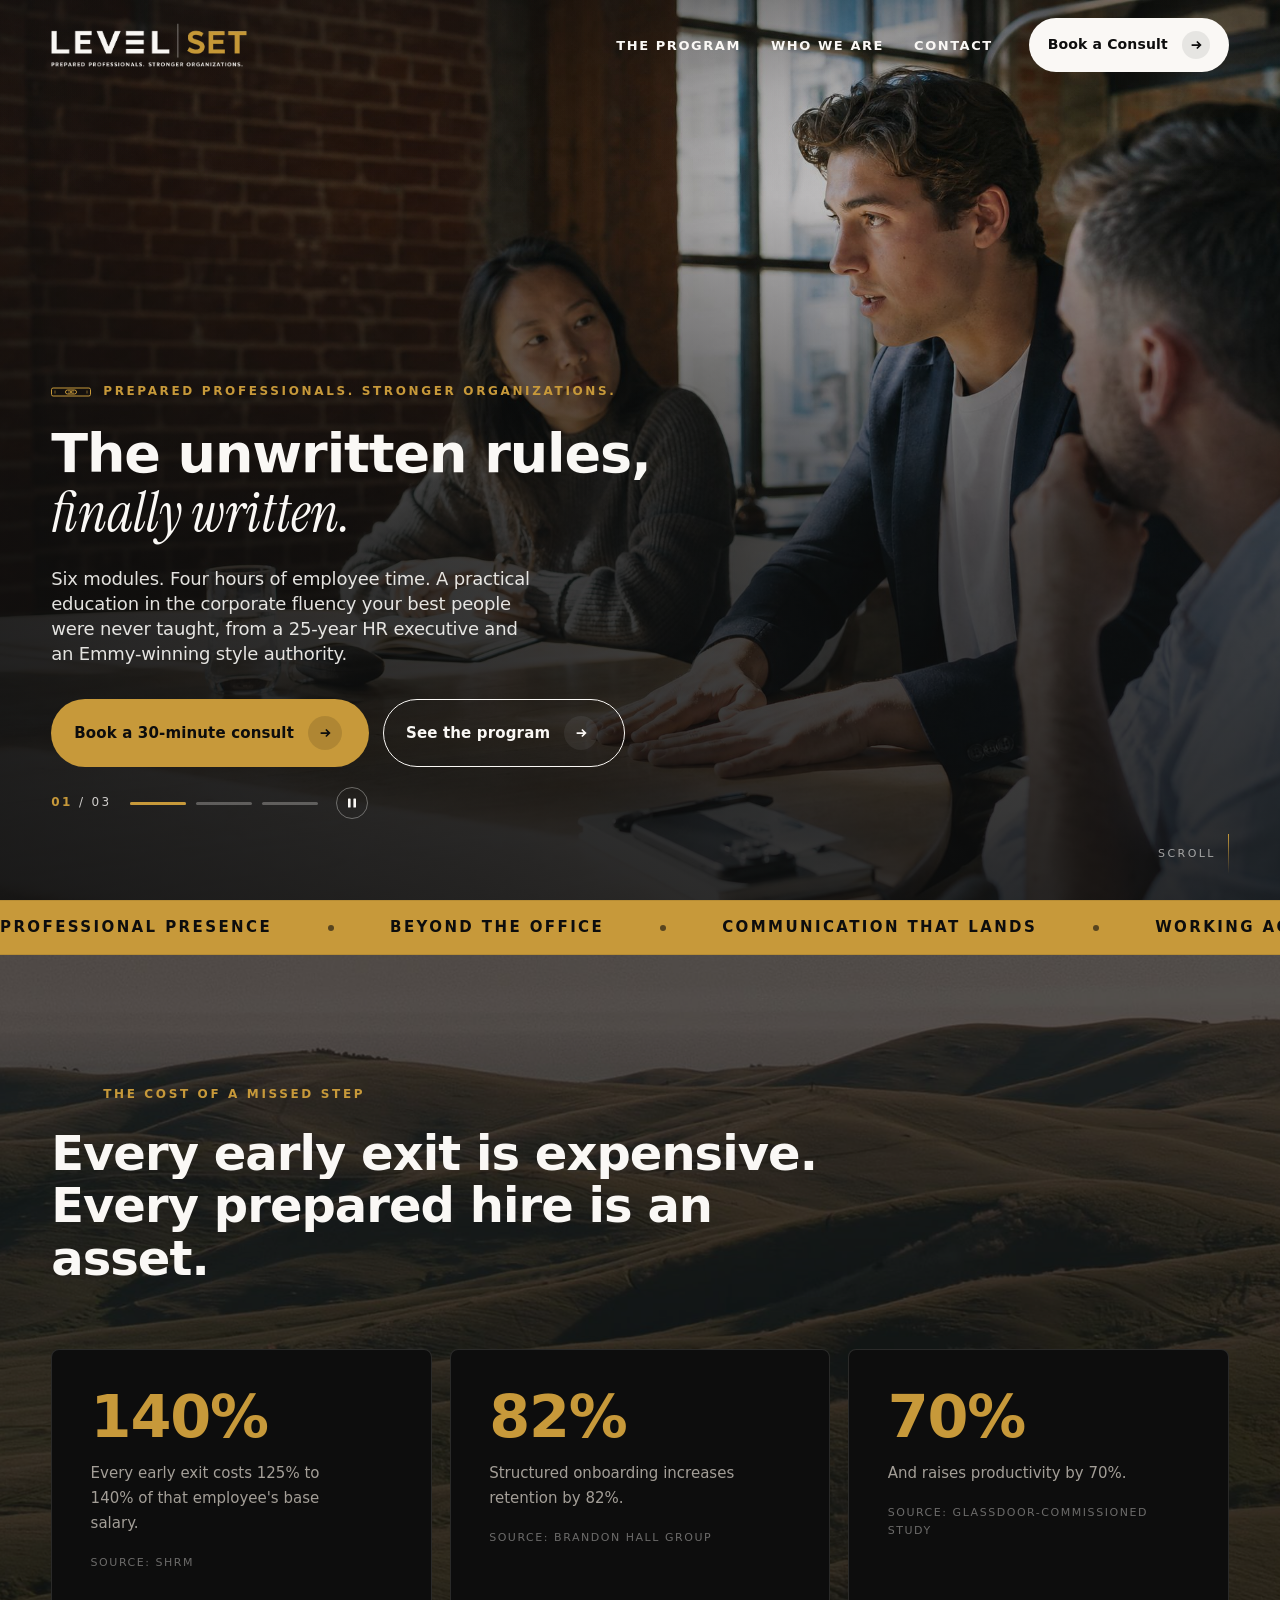
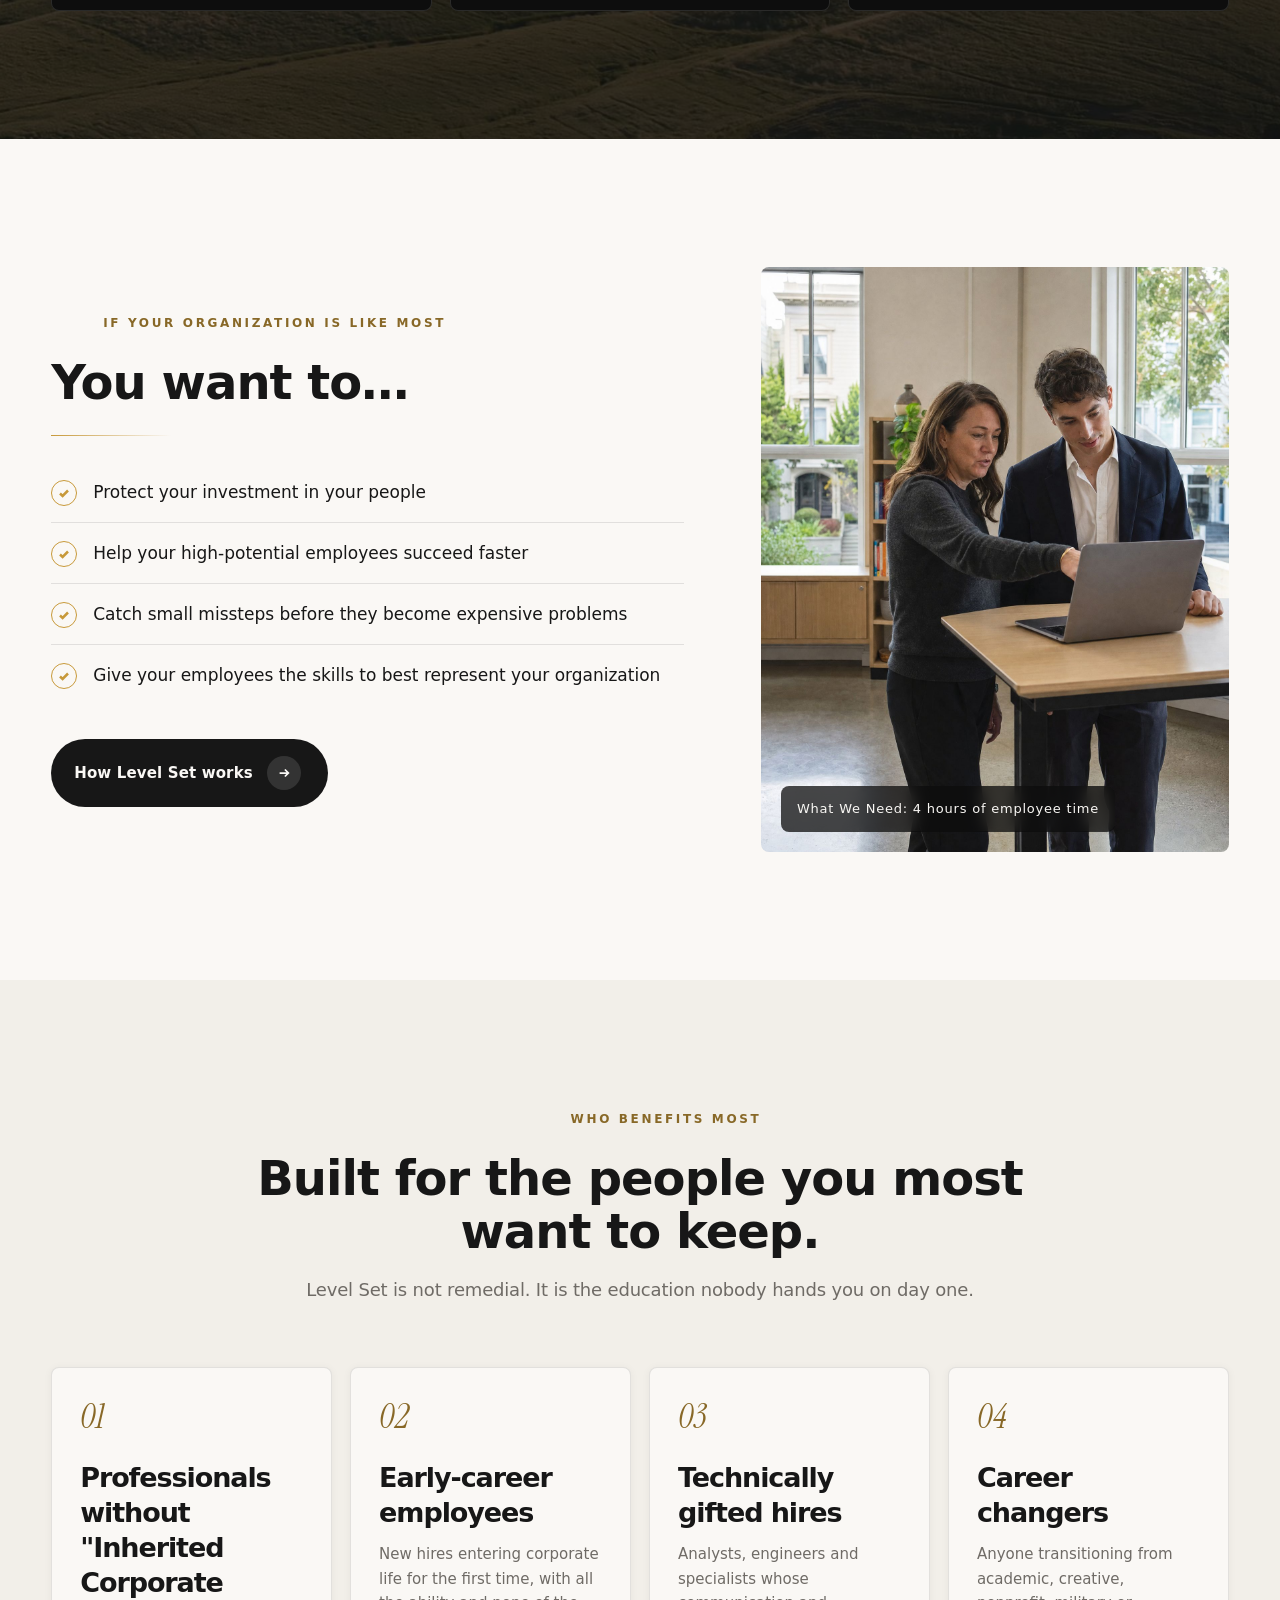
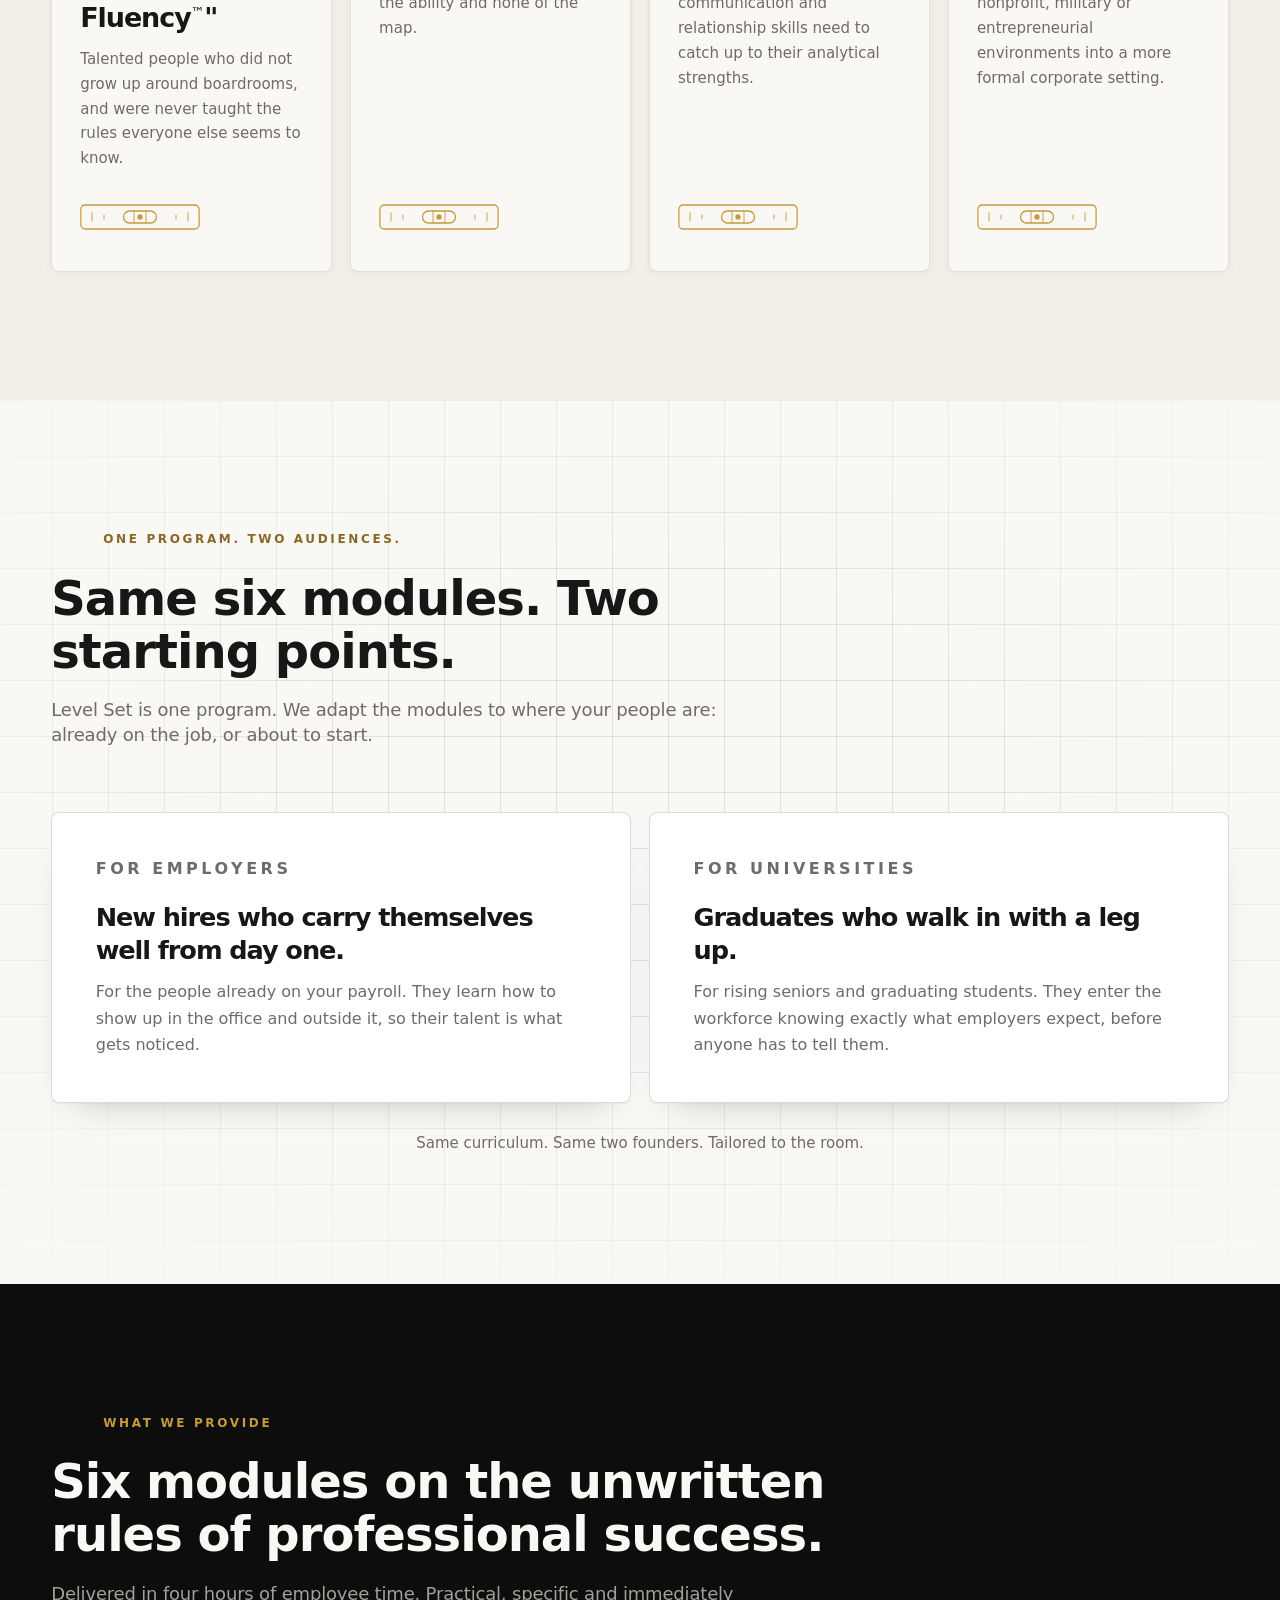
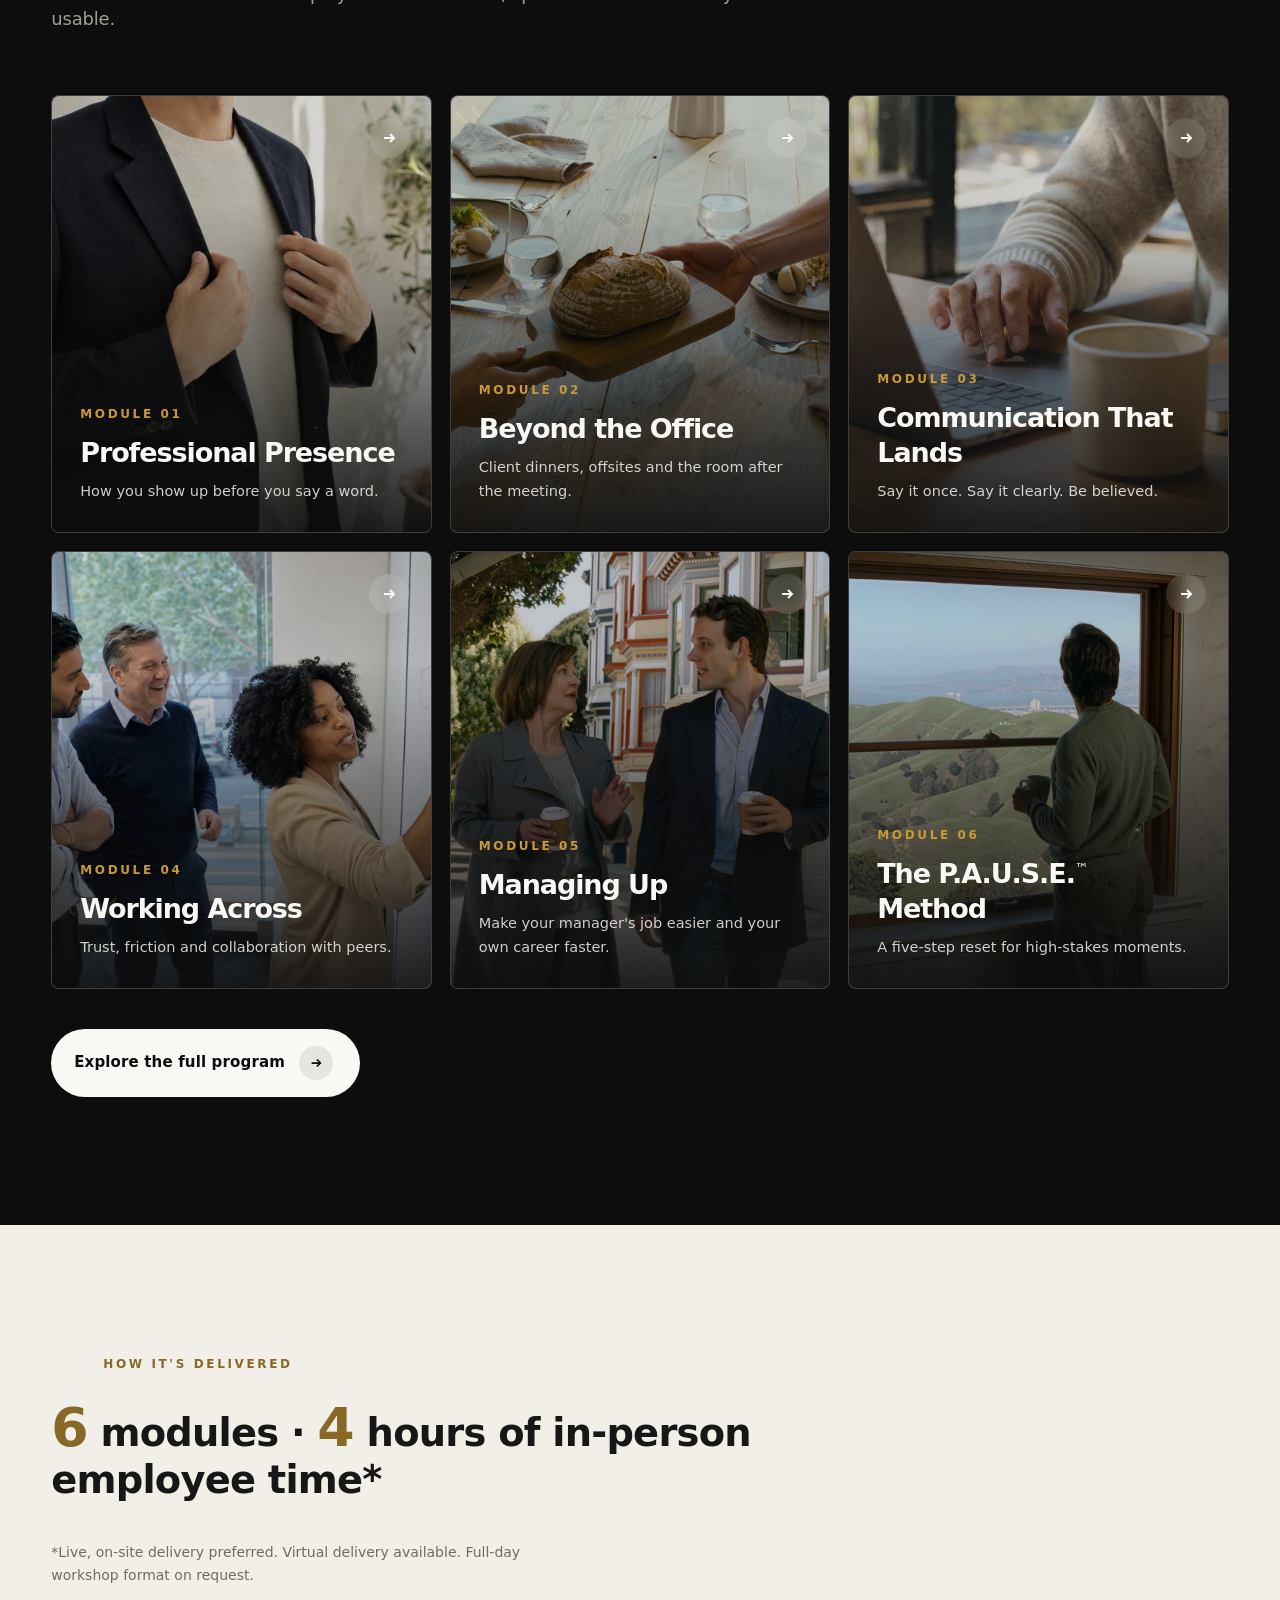
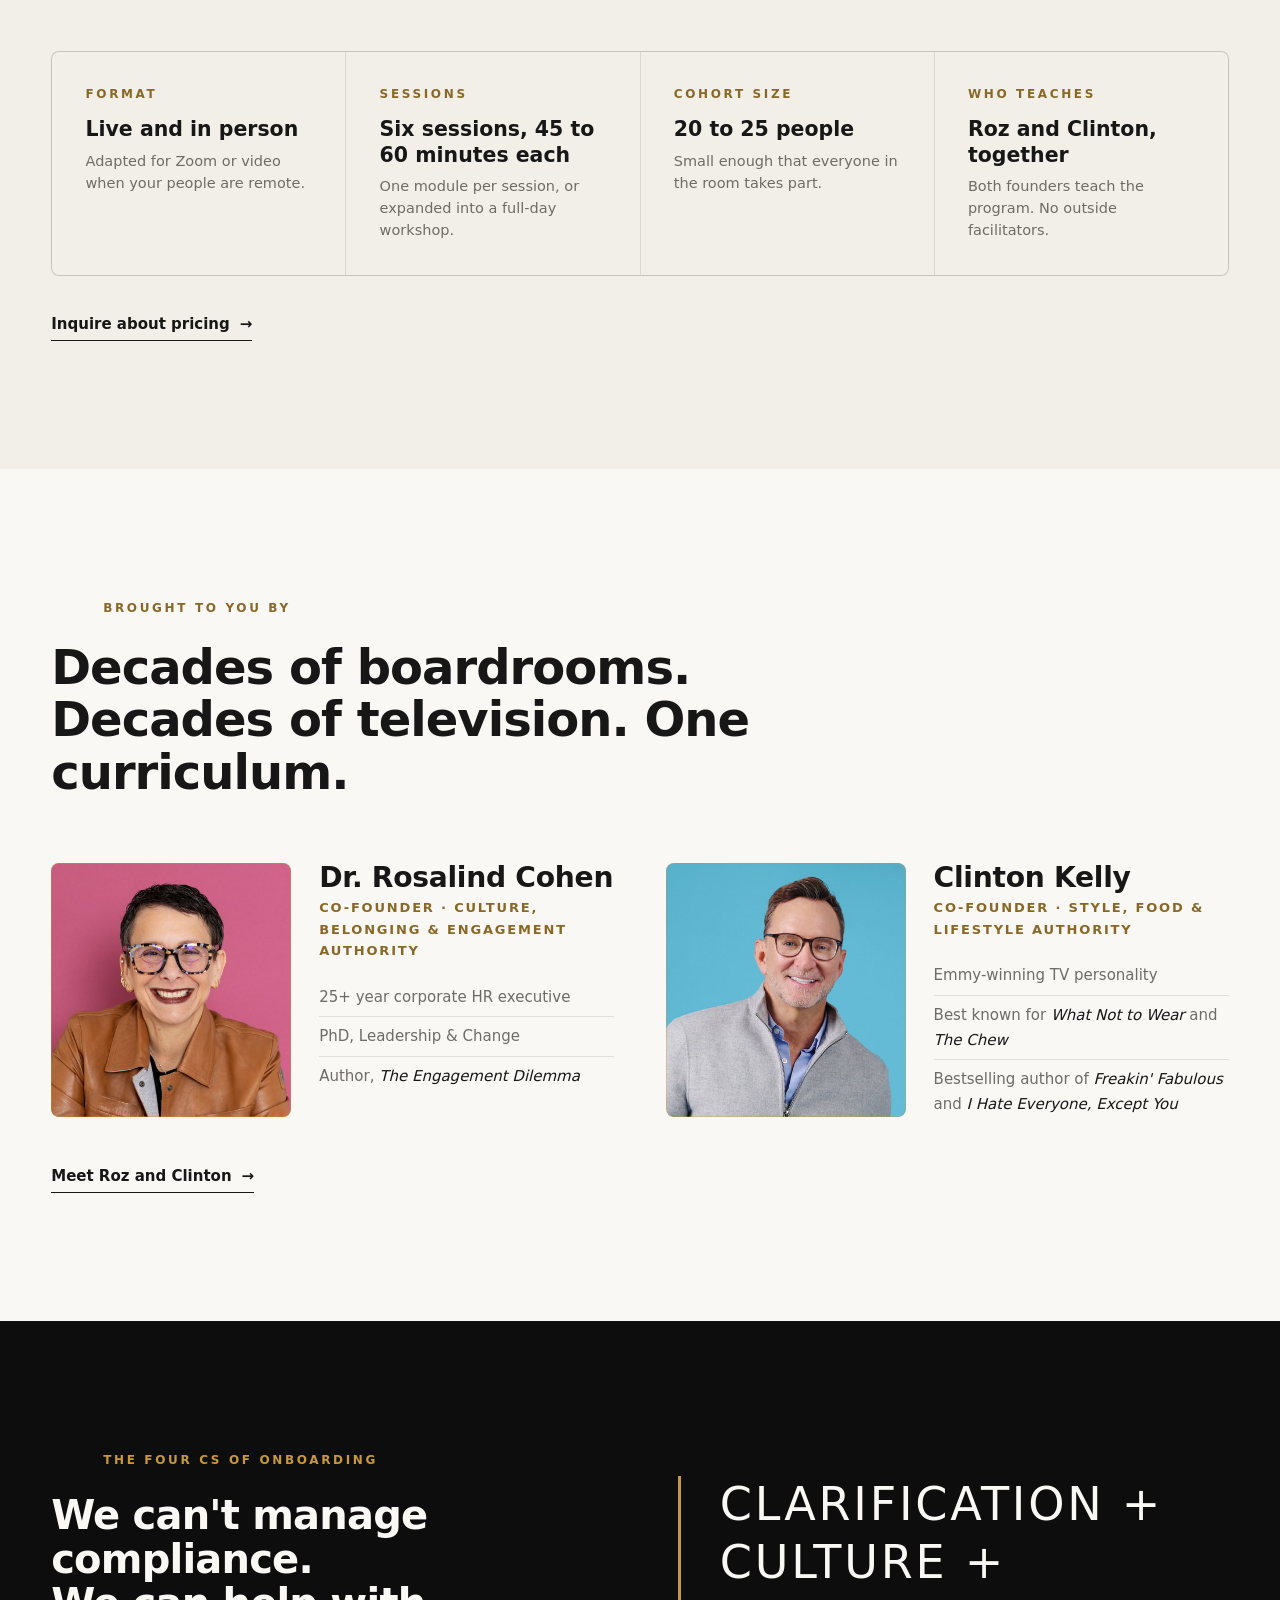
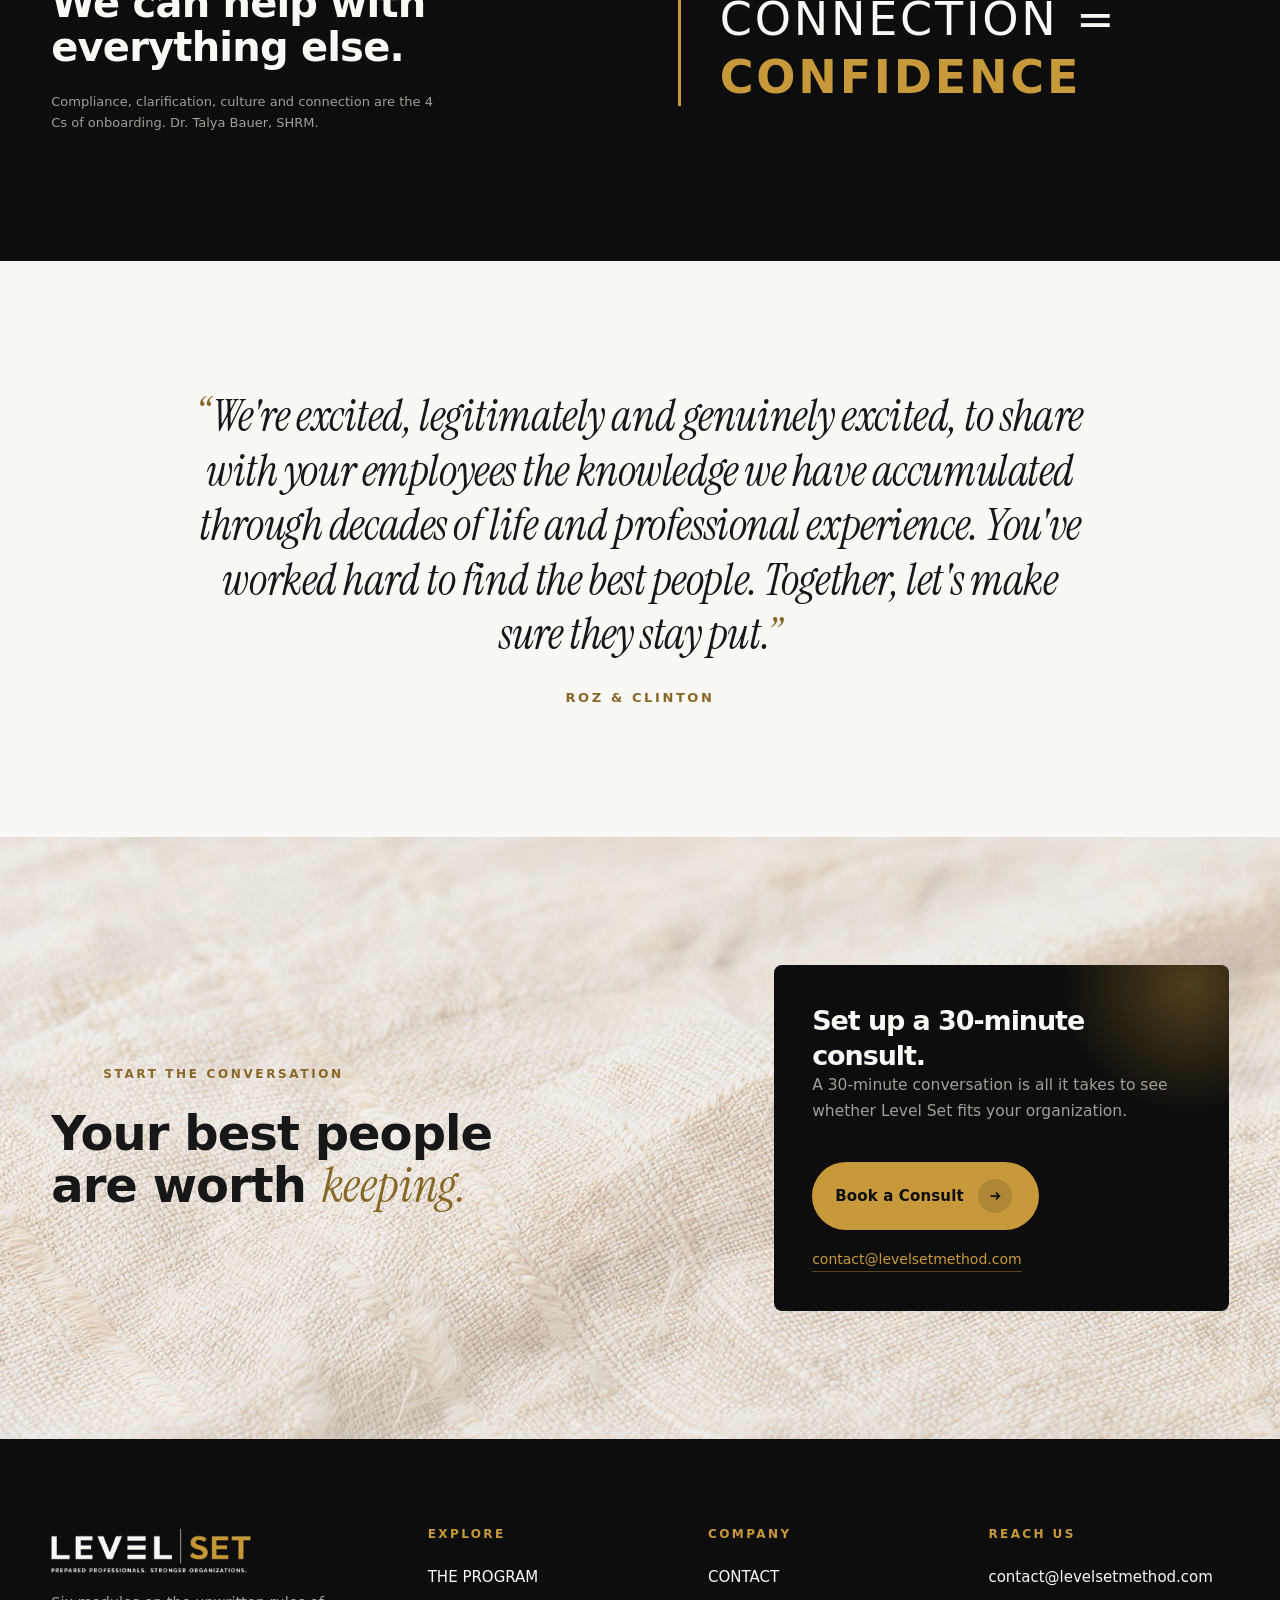
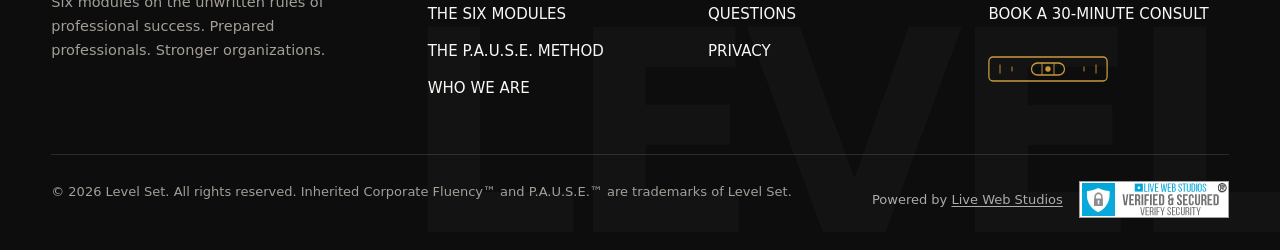
==== index.html @ 03325727 "Grid backgrounds, rocking card sets, glass PAUSE cards - Drafting-grid background on home Audiences " ====
<!DOCTYPE html>
<html lang="en" class="no-js">
<head>
  <meta charset="utf-8">
  <meta name="viewport" content="width=device-width, initial-scale=1">
  <script>document.documentElement.classList.replace("no-js","js");</script>
  <title>Level Set | Prepared Professionals. Stronger Organizations.</title>
  <meta name="description" content="A six-module corporate program from Dr. Rosalind Cohen and Clinton Kelly on the unwritten rules of professional success. Four hours of employee time.">
  <link rel="canonical" href="https://levelsetmethod.com/">
  <meta property="og:type" content="website">
  <meta property="og:site_name" content="Level Set">
  <meta property="og:title" content="Level Set | Prepared Professionals. Stronger Organizations.">
  <meta property="og:description" content="A six-module corporate program from Dr. Rosalind Cohen and Clinton Kelly on the unwritten rules of professional success. Four hours of employee time.">
  <meta property="og:url" content="https://levelsetmethod.com/">
  <meta property="og:image" content="https://levelsetmethod.com/images/hero-01.jpg">
  <meta name="twitter:card" content="summary_large_image">
  <meta name="theme-color" content="#0d0d0d">
  <link rel="icon" href="favicon.png" type="image/png">
  <link rel="preconnect" href="https://fonts.googleapis.com">
  <link rel="preconnect" href="https://fonts.gstatic.com" crossorigin>
  <link href="https://fonts.googleapis.com/css2?family=Instrument+Serif:ital@0;1&display=swap" rel="stylesheet">
  <link rel="preload" as="image" href="images/hero-01.jpg" fetchpriority="high">
  <link rel="stylesheet" href="css/styles.css">
  <script type="application/ld+json">
  {
    "@context": "https://schema.org",
    "@graph": [
      {
        "@type": "Organization",
        "@id": "https://levelsetmethod.com/#organization",
        "name": "Level Set",
        "url": "https://levelsetmethod.com/",
        "email": "contact@levelsetmethod.com",
        "logo": "https://levelsetmethod.com/logo/levelset_logo_transparent.png",
        "description": "Level Set is a six-module corporate onboarding program that teaches early-career and high-potential employees the unwritten rules of professional success.",
        "areaServed": "US",
        "founder": [
          {
            "@type": "Person",
            "name": "Dr. Rosalind Cohen",
            "jobTitle": "Co-Founder"
          },
          {
            "@type": "Person",
            "name": "Clinton Kelly",
            "jobTitle": "Co-Founder"
          }
        ],
        "contactPoint": {
          "@type": "ContactPoint",
          "contactType": "sales",
          "email": "contact@levelsetmethod.com",
          "areaServed": "US",
          "availableLanguage": "English"
        }
      },
      {
        "@type": "WebSite",
        "@id": "https://levelsetmethod.com/#website",
        "url": "https://levelsetmethod.com/",
        "name": "Level Set",
        "publisher": {
          "@id": "https://levelsetmethod.com/#organization"
        }
      }
    ]
  }
  </script>
  <!-- GA4: replace G-XXXXXXXXXX and uncomment before go-live
  <script async src="https://www.googletagmanager.com/gtag/js?id=G-XXXXXXXXXX"></script>
  <script>window.dataLayer=window.dataLayer||[];function gtag(){dataLayer.push(arguments)}
  gtag("js",new Date());gtag("config","G-XXXXXXXXXX");</script>
  -->
</head>
<body class="levels">
<a class="skip" href="#main">Skip to content</a>
<header class="header" id="top">
  <div class="container">
    <a class="header__logo" href="index.html" aria-label="Level Set home">
      <img class="light" src="logo/levelset_logo_white.png" alt="Level Set" width="1058" height="236">
      <img class="dark" src="logo/levelset_logo_transparent.png" alt="" width="1058" height="236" aria-hidden="true">
    </a>
    <nav class="nav" aria-label="Primary">
      <ul class="nav__links">
        <li><a href="program.html">THE PROGRAM</a></li>
        <li><a href="about.html">WHO WE ARE</a></li>
        <li><a href="contact.html">CONTACT</a></li>
      </ul>
      <a class="btn btn--gold" href="contact.html">Book a Consult <span class="arrow" aria-hidden="true"><svg viewBox="0 0 16 16" fill="none" stroke="currentColor" stroke-width="2"><path d="M3 8h10M9 4l4 4-4 4"/></svg></span></a>
      <button class="burger" aria-label="Open menu" aria-expanded="false" aria-controls="mobile-nav"><span></span><span></span><span></span></button>
    </nav>
  </div>
</header>
<nav class="mobile-nav" id="mobile-nav" aria-label="Mobile">
  <a href="index.html">HOME</a>
  <a href="program.html">THE PROGRAM</a>
  <a href="about.html">WHO WE ARE</a>
  <a href="contact.html">CONTACT</a>
  <a class="mobile-nav__cta" href="mailto:contact@levelsetmethod.com">contact@levelsetmethod.com</a>
</nav>
<main id="main">

<section class="hero" aria-label="Introduction">
  <div class="hero__slides">
    <div class="slide is-active"><div class="slide__img" style="background-image:url(images/hero-01.jpg)" role="img" aria-label="A new hire leans in to speak during a team meeting at a long oak table in a brick office"></div></div>
    <div class="slide slide--deep"><div class="slide__img" style="background-image:url(images/hero-02.jpg)" role="img" aria-label="A young professional adjusts her sleeve while waiting at the elevator in a concrete and oak lobby"></div></div>
    <div class="slide"><div class="slide__img" style="background-image:url(images/hero-03.jpg)" role="img" aria-label="A new hire watches a senior colleague at a relaxed daylight team lunch"></div></div>
  </div>
  <div class="hero__content container">
    <div class="hero__stack">
    <div class="hero__grid">
      <div class="hero__text">
        <div class="hero__text-item is-active">
          <p class="eyebrow">Prepared professionals. Stronger organizations.</p>
          <h1 class="hero__title">The unwritten rules, <span class="serif">finally written.</span></h1>
        </div>
        <div class="hero__text-item">
          <p class="eyebrow">Six modules · Four hours</p>
          <p class="hero__title" role="heading" aria-level="2">Talent gets them hired. <span class="serif">Fluency keeps them.</span></p>
        </div>
        <div class="hero__text-item">
          <p class="eyebrow">For employers and universities</p>
          <p class="hero__title" role="heading" aria-level="2">Ready on day one. <span class="serif">Not year three.</span></p>
        </div>
      </div>
      <p class="hero__copy">Six modules. Four hours of employee time. A practical education in the corporate fluency your best people were never taught, from a 25-year HR executive and an Emmy-winning style authority.</p>
    </div>
    <div class="hero__bottom">
      <div class="btn-row">
        <a class="btn btn--gold" href="contact.html">Book a 30-minute consult <span class="arrow" aria-hidden="true"><svg viewBox="0 0 16 16" fill="none" stroke="currentColor" stroke-width="2"><path d="M3 8h10M9 4l4 4-4 4"/></svg></span></a>
        <a class="btn btn--ghost" href="program.html">See the program <span class="arrow" aria-hidden="true"><svg viewBox="0 0 16 16" fill="none" stroke="currentColor" stroke-width="2"><path d="M3 8h10M9 4l4 4-4 4"/></svg></span></a>
      </div>
      <div class="hero__meta">
        <span><span class="num">01</span> / 03</span>
        <div class="hero__dots" role="tablist" aria-label="Slides">
          <button class="dot is-active" role="tab" aria-selected="true" aria-label="Slide 1"></button>
          <button class="dot" role="tab" aria-selected="false" aria-label="Slide 2"></button>
          <button class="dot" role="tab" aria-selected="false" aria-label="Slide 3"></button>
        </div>
        <button class="hero__pause" type="button" aria-pressed="false" aria-label="Pause slideshow"><svg class="i-pause" viewBox="0 0 12 12" fill="currentColor" aria-hidden="true"><rect x="2" y="1.5" width="2.6" height="9" rx=".6"/><rect x="7.4" y="1.5" width="2.6" height="9" rx=".6"/></svg><svg class="i-play" viewBox="0 0 12 12" fill="currentColor" aria-hidden="true"><path d="M3 1.6v8.8L10.4 6z"/></svg></button>
      </div>
    </div>
    </div>
  </div>
  <div class="hero__scroll" aria-hidden="true">Scroll <i></i></div>
</section>

<div class="strip" aria-hidden="true">
  <div class="strip__track">
    <span>Professional Presence</span><span>Beyond the Office</span><span>Communication That Lands</span><span>Working Across</span><span>Managing Up</span><span>The P.A.U.S.E. Method</span>
    <span>Professional Presence</span><span>Beyond the Office</span><span>Communication That Lands</span><span>Working Across</span><span>Managing Up</span><span>The P.A.U.S.E. Method</span>
  </div>
</div>

<section class="section section--dark" id="why">
  <div class="bg-image bg-parallax" style="background-image:url(images/bg-hills.jpg);opacity:.35;background-position:center"></div>
  <div class="container">
    <div class="section-head reveal">
      <p class="eyebrow">The cost of a missed step</p>
      <h2 class="h-l reveal-lines">Every early exit is expensive. Every prepared hire is an asset.</h2>
    </div>
    <div class="stats rock">
      <div class="stat">
        <div class="stat__num"><span data-count="140" data-suffix="%">140%</span></div>
        <p class="stat__label">Every early exit costs 125% to 140% of that employee's base salary.</p>
        <p class="stat__src">Source: SHRM</p>
      </div>
      <div class="stat">
        <div class="stat__num"><span data-count="82" data-suffix="%">82%</span></div>
        <p class="stat__label">Structured onboarding increases retention by 82%.</p>
        <p class="stat__src">Source: Brandon Hall Group</p>
      </div>
      <div class="stat">
        <div class="stat__num"><span data-count="70" data-suffix="%">70%</span></div>
        <p class="stat__label">And raises productivity by 70%.</p>
        <p class="stat__src">Source: Glassdoor-commissioned study</p>
      </div>
    </div>
  </div>
</section>

<section class="section" id="outcomes">
  <div class="container">
    <div class="split split--wide-left">
      <div class="reveal">
        <p class="eyebrow">If your organization is like most</p>
        <h2 class="h-l">You want to…</h2>
        <div class="rule"></div>
        <ul class="checklist reveal-stagger">
          <li><span class="check" aria-hidden="true"><svg viewBox="0 0 12 12"><path d="M2 6.5l2.6 2.5L10 3.5"/></svg></span><span>Protect your investment in your people</span></li>
          <li><span class="check" aria-hidden="true"><svg viewBox="0 0 12 12"><path d="M2 6.5l2.6 2.5L10 3.5"/></svg></span><span>Help your high-potential employees succeed faster</span></li>
          <li><span class="check" aria-hidden="true"><svg viewBox="0 0 12 12"><path d="M2 6.5l2.6 2.5L10 3.5"/></svg></span><span>Catch small missteps before they become expensive problems</span></li>
          <li><span class="check" aria-hidden="true"><svg viewBox="0 0 12 12"><path d="M2 6.5l2.6 2.5L10 3.5"/></svg></span><span>Give your employees the skills to best represent your organization</span></li>
        </ul>
        <div class="btn-row" style="margin-top:34px">
          <a class="btn" href="program.html">How Level Set works <span class="arrow" aria-hidden="true"><svg viewBox="0 0 16 16" fill="none" stroke="currentColor" stroke-width="2"><path d="M3 8h10M9 4l4 4-4 4"/></svg></span></a>
        </div>
      </div>
      <div class="split__media reveal">
        <img src="images/outcomes-first-week.jpg" alt="A manager walks a new hire through his first week at a standing desk in a bright open office" loading="lazy" width="1400" height="1750">
        <span class="split__caption">What We Need: 4 hours of employee time</span>
      </div>
    </div>
  </div>
</section>

<section class="section section--cream2" id="who">
  <div class="container">
    <div class="section-head section-head--center reveal">
      <p class="eyebrow">Who benefits most</p>
      <h2 class="h-l">Built for the people you most want to keep.</h2>
      <p class="lead muted">Level Set is not remedial. It is the education nobody hands you on day one.</p>
    </div>
    <div class="cards cards--level reveal-stagger">
      <div class="card"><div class="card__num">01</div><h3>Professionals without "Inherited Corporate Fluency<sup class="tm">&trade;</sup>"</h3><p>Talented people who did not grow up around boardrooms, and were never taught the rules everyone else seems to know.</p><span class="level-mark level-mark--card" aria-hidden="true"></span></div>
      <div class="card"><div class="card__num">02</div><h3>Early-career employees</h3><p>New hires entering corporate life for the first time, with all the ability and none of the map.</p><span class="level-mark level-mark--card" aria-hidden="true"></span></div>
      <div class="card"><div class="card__num">03</div><h3>Technically gifted hires</h3><p>Analysts, engineers and specialists whose communication and relationship skills need to catch up to their analytical strengths.</p><span class="level-mark level-mark--card" aria-hidden="true"></span></div>
      <div class="card"><div class="card__num">04</div><h3>Career changers</h3><p>Anyone transitioning from academic, creative, nonprofit, military or entrepreneurial environments into a more formal corporate setting.</p><span class="level-mark level-mark--card" aria-hidden="true"></span></div>
    </div>
  </div>
</section>

<section class="section section--grid" id="audiences">
  <div class="container">
    <div class="section-head reveal">
      <p class="eyebrow">One program. Two audiences.</p>
      <h2 class="h-l">Same six modules. Two starting points.</h2>
      <p class="lead muted">Level Set is one program. We adapt the modules to where your people are: already on the job, or about to start.</p>
    </div>
    <div class="cards cards--two rock">
      <div class="card">
        <p class="card__eyebrow">For employers</p>
        <h3>New hires who carry themselves well from day one.</h3>
        <p>For the people already on your payroll. They learn how to show up in the office and outside it, so their talent is what gets noticed.</p>
      </div>
      <div class="card">
        <p class="card__eyebrow">For universities</p>
        <h3>Graduates who walk in with a leg up.</h3>
        <p>For rising seniors and graduating students. They enter the workforce knowing exactly what employers expect, before anyone has to tell them.</p>
      </div>
    </div>
    <p class="audience-note reveal">Same curriculum. Same two founders. Tailored to the room.</p>
  </div>
</section>

<section class="section section--dark" id="modules">
  <div class="container">
    <div class="section-head reveal">
      <p class="eyebrow">What we provide</p>
      <h2 class="h-l">Six modules on the unwritten rules of professional success.</h2>
      <p class="lead muted">Delivered in four hours of employee time. Practical, specific and immediately usable.</p>
    </div>
    <div class="modules reveal-stagger">
      <a class="module" href="program.html#module-01">
        <div class="module__img" style="background-image:url(images/module-01-presence.jpg)"></div>
        <span class="module__go" aria-hidden="true"><svg viewBox="0 0 16 16" fill="none" stroke="currentColor" stroke-width="2"><path d="M3 8h10M9 4l4 4-4 4"/></svg></span>
        <div class="module__body">
          <span class="module__tag">Module 01</span>
          <h3>Professional Presence</h3>
          <p>How you show up before you say a word.</p>
        </div>
      </a>
      <a class="module" href="program.html#module-02">
        <div class="module__img" style="background-image:url(images/module-02-beyond.jpg)"></div>
        <span class="module__go" aria-hidden="true"><svg viewBox="0 0 16 16" fill="none" stroke="currentColor" stroke-width="2"><path d="M3 8h10M9 4l4 4-4 4"/></svg></span>
        <div class="module__body">
          <span class="module__tag">Module 02</span>
          <h3>Beyond the Office</h3>
          <p>Client dinners, offsites and the room after the meeting.</p>
        </div>
      </a>
      <a class="module" href="program.html#module-03">
        <div class="module__img" style="background-image:url(images/module-03-communication.jpg)"></div>
        <span class="module__go" aria-hidden="true"><svg viewBox="0 0 16 16" fill="none" stroke="currentColor" stroke-width="2"><path d="M3 8h10M9 4l4 4-4 4"/></svg></span>
        <div class="module__body">
          <span class="module__tag">Module 03</span>
          <h3>Communication That Lands</h3>
          <p>Say it once. Say it clearly. Be believed.</p>
        </div>
      </a>
      <a class="module" href="program.html#module-04">
        <div class="module__img" style="background-image:url(images/module-04-across.jpg)"></div>
        <span class="module__go" aria-hidden="true"><svg viewBox="0 0 16 16" fill="none" stroke="currentColor" stroke-width="2"><path d="M3 8h10M9 4l4 4-4 4"/></svg></span>
        <div class="module__body">
          <span class="module__tag">Module 04</span>
          <h3>Working Across</h3>
          <p>Trust, friction and collaboration with peers.</p>
        </div>
      </a>
      <a class="module" href="program.html#module-05">
        <div class="module__img" style="background-image:url(images/module-05-managing-up.jpg)"></div>
        <span class="module__go" aria-hidden="true"><svg viewBox="0 0 16 16" fill="none" stroke="currentColor" stroke-width="2"><path d="M3 8h10M9 4l4 4-4 4"/></svg></span>
        <div class="module__body">
          <span class="module__tag">Module 05</span>
          <h3>Managing Up</h3>
          <p>Make your manager's job easier and your own career faster.</p>
        </div>
      </a>
      <a class="module" href="program.html#module-06">
        <div class="module__img" style="background-image:url(images/module-06-pause.jpg)"></div>
        <span class="module__go" aria-hidden="true"><svg viewBox="0 0 16 16" fill="none" stroke="currentColor" stroke-width="2"><path d="M3 8h10M9 4l4 4-4 4"/></svg></span>
        <div class="module__body">
          <span class="module__tag">Module 06</span>
          <h3>The P.A.U.S.E.<sup class="tm">&trade;</sup> Method</h3>
          <p>A five-step reset for high-stakes moments.</p>
        </div>
      </a>
    </div>
    <div class="btn-row" style="margin-top:40px">
      <a class="btn btn--light" href="program.html">Explore the full program <span class="arrow" aria-hidden="true"><svg viewBox="0 0 16 16" fill="none" stroke="currentColor" stroke-width="2"><path d="M3 8h10M9 4l4 4-4 4"/></svg></span></a>
    </div>
  </div>
</section>

<section class="section section--cream2" id="delivery">
  <div class="container">
    <div class="section-head reveal">
      <p class="eyebrow">How it's delivered</p>
      <p class="delivery__stat"><span class="gold">6</span> modules &middot; <span class="gold">4</span> hours of in-person employee time<a href="#delivery-note" aria-label="See delivery note">*</a></p>
      <p class="delivery__note" id="delivery-note">*Live, on-site delivery preferred. Virtual delivery available. Full-day workshop format on request.</p>
    </div>
    <dl class="facts reveal-stagger">
      <div class="fact"><dt>Format</dt><dd>Live and in person<span>Adapted for Zoom or video when your people are remote.</span></dd></div>
      <div class="fact"><dt>Sessions</dt><dd>Six sessions, 45 to 60 minutes each<span>One module per session, or expanded into a full-day workshop.</span></dd></div>
      <div class="fact"><dt>Cohort size</dt><dd>20 to 25 people<span>Small enough that everyone in the room takes part.</span></dd></div>
      <div class="fact"><dt>Who teaches</dt><dd>Roz and Clinton, together<span>Both founders teach the program. No outside facilitators.</span></dd></div>
    </dl>
    <div class="btn-row reveal" style="margin-top:36px">
      <a class="link" href="contact.html">Inquire about pricing <span aria-hidden="true">&rarr;</span></a>
    </div>
  </div>
</section>

<section class="section" id="founders">
  <div class="container">
    <div class="section-head reveal">
      <p class="eyebrow">Brought to you by</p>
      <h2 class="h-l">Decades of boardrooms. Decades of television. One curriculum.</h2>
    </div>
    <div class="founders reveal-stagger">
      <article class="founder">
        <div class="founder__photo"><img src="images/levelset_headshot_roz.jpg" alt="Dr. Rosalind Cohen" loading="lazy" width="422" height="446"></div>
        <div>
          <h3>Dr. Rosalind Cohen</h3>
          <p class="founder__role">Co-founder &middot; Culture, belonging &amp; engagement authority</p>
          <ul>
            <li>25+ year corporate HR executive</li>
            <li>PhD, Leadership &amp; Change</li>
            <li>Author, <em>The Engagement Dilemma</em></li>
          </ul>
        </div>
      </article>
      <article class="founder">
        <div class="founder__photo"><img src="images/levelset_headshot_clinton.jpg" alt="Clinton Kelly" loading="lazy" width="413" height="440"></div>
        <div>
          <h3>Clinton Kelly</h3>
          <p class="founder__role">Co-founder &middot; Style, food &amp; lifestyle authority</p>
          <ul>
            <li>Emmy-winning TV personality</li>
            <li>Best known for <em>What Not to Wear</em> and <em>The Chew</em></li>
            <li>Bestselling author of <em>Freakin' Fabulous</em> and <em>I Hate Everyone, Except You</em></li>
          </ul>
        </div>
      </article>
    </div>
    <div class="btn-row reveal" style="margin-top:40px">
      <a class="link" href="about.html">Meet Roz and Clinton <span aria-hidden="true">&rarr;</span></a>
    </div>
  </div>
</section>

<!-- PROOF SECTION: HIDDEN ON PURPOSE. Do not uncomment until Level Set has
     real pilot results or real, attributed quotes the client has approved in
     writing. Never invent proof, never use Roz's or Clinton's past corporate
     clients. Styles are ready in css/styles.css under "Proof". Up to three
     .proof__item blocks; delete any you don't have content for.
<section class="section section--cream2" id="proof">
  <div class="container">
    <div class="section-head reveal">
      <p class="eyebrow">From the room</p>
      <h2 class="h-l">HEADLINE HERE.</h2>
    </div>
    <div class="proof reveal">
      <figure class="proof__item">
        <blockquote>QUOTE TEXT</blockquote>
        <figcaption><strong>NAME</strong><span>TITLE, ORGANIZATION</span></figcaption>
      </figure>
    </div>
  </div>
</section>
-->

<section class="section section--dark" id="formula">
  <div class="container">
    <div class="formula">
      <div class="reveal">
        <p class="eyebrow">The four Cs of onboarding</p>
        <h2 class="h-m">We can't manage compliance. <br>We can help with everything else.</h2>
        <p class="formula__note muted">Compliance, clarification, culture and connection are the 4 Cs of onboarding. Dr. Talya Bauer, SHRM.</p>
      </div>
      <div class="formula__lines">
        <div class="formula__line">Clarification +</div>
        <div class="formula__line">Culture +</div>
        <div class="formula__line">Connection = <strong>Confidence</strong></div>
      </div>
    </div>
  </div>
</section>

<section class="section">
  <div class="container">
    <div class="pull reveal">
      <blockquote>We're excited, legitimately and genuinely excited, to share with your employees the knowledge we have accumulated through decades of life and professional experience. You've worked hard to find the best people. Together, let's make sure they stay put.</blockquote>
      <cite>Roz &amp; Clinton</cite>
    </div>
  </div>
</section>

<section class="section cta">
  <div class="bg-image bg-parallax" style="background-image:url(images/bg-linen.jpg);opacity:.35"></div>
  <div class="container">
    <div class="reveal">
      <p class="eyebrow">Start the conversation</p>
      <h2 class="h-l">Your best people are worth <span class="serif gold">keeping.</span></h2>
    </div>
    <div class="cta__panel reveal">
      <h3 class="h-s">Set up a 30-minute consult.</h3>
      <p>A 30-minute conversation is all it takes to see whether Level Set fits your organization.</p>
      <a class="btn btn--gold" href="contact.html">Book a Consult <span class="arrow" aria-hidden="true"><svg viewBox="0 0 16 16" fill="none" stroke="currentColor" stroke-width="2"><path d="M3 8h10M9 4l4 4-4 4"/></svg></span></a><br>
      <a class="mail" href="mailto:contact@levelsetmethod.com">contact@levelsetmethod.com</a>
    </div>
  </div>
</section>
</main>
<footer class="footer">
  <div class="container">
    <div class="footer__grid">
      <div>
        <img class="footer__logo" src="logo/levelset_logo_white.png" alt="Level Set" width="1058" height="236" loading="lazy">
        <p>Six modules on the unwritten rules of professional success. Prepared professionals. Stronger organizations.</p>
      </div>
      <div>
        <h2>Explore</h2>
        <ul>
          <li><a href="program.html">THE PROGRAM</a></li>
          <li><a href="program.html#modules">THE SIX MODULES</a></li>
          <li><a href="program.html#pause">THE P.A.U.S.E. METHOD</a></li>
          <li><a href="about.html">WHO WE ARE</a></li>
        </ul>
      </div>
      <div>
        <h2>Company</h2>
        <ul>
          <li><a href="contact.html">CONTACT</a></li>
          <li><a href="contact.html#faq">QUESTIONS</a></li>
          <li><a href="privacy.html">PRIVACY</a></li>
        </ul>
      </div>
      <div>
        <h2>Reach us</h2>
        <ul>
          <li><a href="mailto:contact@levelsetmethod.com">contact@levelsetmethod.com</a></li>
          <li><a href="contact.html">BOOK A 30-MINUTE CONSULT</a></li>
        </ul>
        <span class="level-mark" aria-hidden="true"></span>
      </div>
    </div>
    <div class="footer__bottom">
      <span>&copy; <span data-year>2026</span> Level Set. All rights reserved. Inherited Corporate Fluency&trade; and P.A.U.S.E.&trade; are trademarks of Level Set.</span>
      <div class="footer-lws">
        <span class="footer-credit">Powered by <a href="https://livewebstudios.com" target="_blank" rel="noopener">Live Web Studios</a></span>
        <a href="https://livewebstudios.com" class="footer-badge">
          <img src="images/verifiedsecured.png" alt="Verified &amp; Secured by Live Web Studios" loading="lazy" width="150" height="37">
        </a>
      </div>
    </div>
  </div>
  <div class="footer__word" aria-hidden="true">LEVEL</div>
</footer>
<script src="js/main.js" defer></script>
</body>
</html>
---- css/styles.css ----
/* ==========================================================================
   LEVEL | SET  ·  levelsetmethod.com
   Design system + components. Vanilla CSS, no build step.
   ========================================================================== */

:root{
  --black:#0d0d0d;
  --ink:#171717;
  --ink-2:#232323;
  --cream:#faf8f5;
  --cream-2:#f2efe9;
  --cream-3:#e9e4dc;
  --gold:#c7993a;
  --gold-2:#e0bf6e;
  --gold-deep:#a67c22;
  --gold-text:#886827;   /* gold for text on cream: 4.9:1, brand hue kept */
  --grey:#6f6b66;
  --grey-2:#a39e97;
  --line:rgba(13,13,13,.10);
  --line-dark:rgba(250,248,245,.12);

  /* System sans (San Francisco on Apple, Segoe UI on Windows). Approved
     2026-09-27 from the theme.css preview. */
  --font-display:ui-sans-serif, system-ui, -apple-system, BlinkMacSystemFont, "Segoe UI", Roboto, "Helvetica Neue", Arial, sans-serif;
  --font-body:ui-sans-serif, system-ui, -apple-system, BlinkMacSystemFont, "Segoe UI", Roboto, "Helvetica Neue", Arial, sans-serif;
  --font-serif:"Instrument Serif", Georgia, "Times New Roman", serif;

  --max:1280px;
  --gutter:clamp(20px, 4vw, 56px);
  --radius:8px;
  --ease:cubic-bezier(.22,.61,.36,1);
  --ease-out:cubic-bezier(.16,1,.3,1);
  --dur:.7s;

  /* --gold clears 7.4:1 on black but only 2.3:1 on cream, so gold TEXT resolves
     through --gold-ink: the darker text gold on light ground, the brand gold
     inside dark contexts (which opt back in below). Borders, rules, buttons and
     fills keep --gold everywhere. */
  --gold-ink:var(--gold-text);

  /* One scrim for all text over photography. Contrast comes from here, never
     from fading the photo. Darken these stops if a headline drops under 4.5:1. */
  --scrim-hero:
    linear-gradient(0deg, rgba(13,13,13,.86) 0%, rgba(13,13,13,.72) 40%, rgba(13,13,13,.4) 68%, rgba(13,13,13,.1) 90%),
    linear-gradient(90deg, rgba(13,13,13,.62) 0%, rgba(13,13,13,.3) 40%, rgba(13,13,13,0) 65%);
}

/* Phones stack the whole hero text block over the photo, so the scrim has to
   carry further up the frame. */
@media (max-width:640px){
  :root{
    --scrim-hero:
      linear-gradient(0deg, rgba(13,13,13,.9) 0%, rgba(13,13,13,.8) 50%, rgba(13,13,13,.72) 72%, rgba(13,13,13,.5) 88%, rgba(13,13,13,.3) 100%);
  }
}

.hero,.page-hero,.section--dark,.cta__panel,.footer,.mobile-nav,.module{--gold-ink:var(--gold)}

*,*::before,*::after{box-sizing:border-box}
html{scroll-behavior:smooth;-webkit-text-size-adjust:100%}
body{
  margin:0;
  font-family:var(--font-body);
  font-size:17px;
  line-height:1.65;
  color:var(--ink);
  background:var(--cream);
  -webkit-font-smoothing:antialiased;
  overflow-x:hidden;
}
img{max-width:100%;display:block;height:auto}
a{color:inherit;text-decoration:none}
button{font:inherit;color:inherit;background:none;border:0;cursor:pointer}
ul{margin:0;padding:0;list-style:none}
h1,h2,h3,h4{margin:0;font-family:var(--font-display);font-weight:600;line-height:1.08;letter-spacing:-.01em}
p{margin:0 0 1em}
p:last-child{margin-bottom:0}
strong{font-weight:700}
/* Serif accent rule: Instrument Serif italic appears only in each page's H1
   (on Home, the three hero slide titles) and its CTA-band H2. Two per page,
   maximum. Pull quotes and founder blockquotes use the serif as their own
   typeface, which is not an accent. */
.serif{font-family:var(--font-serif);font-weight:400;font-style:italic;letter-spacing:0}
.gold{color:var(--gold-ink)}
.muted{color:var(--grey)}

.container{width:min(100% - var(--gutter)*2, var(--max));margin-inline:auto}
.section{padding-block:clamp(72px, 10vw, 140px);position:relative}
.section--tight{padding-block:clamp(48px, 6vw, 88px)}
.section--dark{background:var(--black);color:var(--cream)}
.section--dark .muted{color:var(--grey-2)}
.section--cream2{background:var(--cream-2)}

.eyebrow{
  display:inline-flex;align-items:center;gap:12px;
  font-family:var(--font-body);font-weight:700;font-size:12px;letter-spacing:.22em;text-transform:uppercase;
  color:var(--gold-ink);margin-bottom:22px;
}
.eyebrow::before{content:"";width:28px;height:1px;background:var(--gold)}
/* Level-tool mark (Home for now; add class="levels" to <body> to enable on a
   page). Replaces the hairline with a thin spirit level that rocks up and down
   and settles level each time the eyebrow scrolls into view. main.js toggles
   .is-leveled; no-JS and reduced motion show it at rest. */
.levels{--level-mask:url("data:image/svg+xml,%3Csvg xmlns='http://www.w3.org/2000/svg' viewBox='0 0 40 12' fill='none' stroke='%23000' stroke-width='1'%3E%3Crect x='.5' y='2' width='39' height='8' rx='1.6'/%3E%3Crect x='14.5' y='4' width='11' height='4' rx='2'/%3E%3Cpath d='M18 4v4M22 4v4' stroke-width='.6'/%3E%3Ccircle cx='20' cy='6' r='1.1' fill='%23000' stroke='none'/%3E%3Cpath d='M4 4.5v3M36 4.5v3' stroke-width='.6'/%3E%3C/svg%3E")}
.levels .eyebrow::before,
.levels .level-mark{
  width:40px;height:12px;background:var(--gold);
  -webkit-mask:var(--level-mask) center/contain no-repeat;
          mask:var(--level-mask) center/contain no-repeat;
  opacity:0;transform-origin:50% 50%;
}
/* Larger mark under the footer consult link. Present in every footer, shown
   only on .levels pages. */
.level-mark{display:none}
.levels .level-mark{display:block;width:120px;height:36px;margin-top:18px;
  -webkit-mask-image:url("data:image/svg+xml,%3Csvg xmlns='http://www.w3.org/2000/svg' viewBox='0 0 40 12' fill='none' stroke='%23000' stroke-width='.42'%3E%3Crect x='.3' y='2' width='39.4' height='8' rx='1.4'/%3E%3Crect x='14.5' y='4' width='11' height='4' rx='2'/%3E%3Cpath d='M18 4v4M22 4v4M4 4.5v3M36 4.5v3M8 5.2v1.6M32 5.2v1.6' stroke-width='.3'/%3E%3Ccircle cx='20' cy='6' r='.9' fill='%23000' stroke='none'/%3E%3C/svg%3E");mask-image:url("data:image/svg+xml,%3Csvg xmlns='http://www.w3.org/2000/svg' viewBox='0 0 40 12' fill='none' stroke='%23000' stroke-width='.42'%3E%3Crect x='.3' y='2' width='39.4' height='8' rx='1.4'/%3E%3Crect x='14.5' y='4' width='11' height='4' rx='2'/%3E%3Cpath d='M18 4v4M22 4v4M4 4.5v3M36 4.5v3M8 5.2v1.6M32 5.2v1.6' stroke-width='.3'/%3E%3Ccircle cx='20' cy='6' r='.9' fill='%23000' stroke='none'/%3E%3C/svg%3E")}
/* Set down, rocks like a carpenter settling it, comes to level. */
.levels .eyebrow.is-leveled::before,
.levels .level-mark.is-leveled{opacity:1;animation:level-settle 2s cubic-bezier(.36,.07,.19,.97) both}
@keyframes level-settle{
  0%{opacity:0;transform:rotate(-22deg)}
  10%{opacity:1}
  22%{transform:rotate(17deg)}
  40%{transform:rotate(-11deg)}
  58%{transform:rotate(6deg)}
  74%{transform:rotate(-2.5deg)}
  88%{transform:rotate(1deg)}
  100%{opacity:1;transform:rotate(0)}
}
html.no-js .levels .eyebrow::before,html.no-js .levels .level-mark{opacity:1;transform:none;animation:none}
.h-xl{font-size:clamp(40px, 6vw, 84px)}
.h-l{font-size:clamp(34px, 4.6vw, 62px)}
.h-m{font-size:clamp(26px, 3vw, 40px)}
.h-s{font-size:clamp(20px, 2vw, 26px);letter-spacing:-.005em;line-height:1.15}
.lead{font-size:clamp(17px, 1.3vw, 20px);line-height:1.55;max-width:60ch}
.section-head{max-width:820px;margin-bottom:clamp(40px, 5vw, 72px)}
.section-head .lead{margin-top:20px}
.section-head--center{margin-inline:auto;text-align:center}
.section-head--center .eyebrow{justify-content:center}
.section-head--center .lead{margin-inline:auto}

/* -------------------------------------------------------------------------
   Buttons
   ------------------------------------------------------------------------- */
.btn{
  --bg:var(--ink);--fg:var(--cream);
  position:relative;display:inline-flex;align-items:center;gap:14px;
  padding:16px 26px 16px 22px;border-radius:var(--radius);
  background:var(--bg);color:var(--fg);
  font-weight:700;font-size:15px;letter-spacing:.01em;
  border:1px solid transparent;overflow:hidden;
  transition:transform .35s var(--ease), box-shadow .35s var(--ease), background .35s var(--ease), color .35s var(--ease), border-color .35s var(--ease);
  isolation:isolate;
}
.btn .arrow{
  width:34px;height:34px;border-radius:50%;flex:none;
  display:grid;place-items:center;background:rgba(255,255,255,.12);
  transition:transform .35s var(--ease), background .35s var(--ease);
}
.btn .arrow svg{width:14px;height:14px}
.btn:hover{transform:translateY(-2px);box-shadow:0 14px 30px -12px rgba(0,0,0,.45)}
.btn:hover .arrow{transform:translateX(3px)}
.btn--gold{--bg:var(--gold);--fg:var(--black)}
.btn--gold .arrow{background:rgba(0,0,0,.12)}
.btn--gold:hover{background:var(--gold-2)}
.btn--light{--bg:var(--cream);--fg:var(--black)}
.btn--light .arrow{background:rgba(0,0,0,.08)}
.btn--ghost{--bg:transparent;--fg:currentColor;border-color:currentColor}
.btn--ghost .arrow{background:rgba(127,127,127,.15)}
.btn--ghost:hover{background:var(--ink);color:var(--cream);border-color:var(--ink)}
.section--dark .btn--ghost:hover{background:var(--cream);color:var(--black);border-color:var(--cream)}
.btn-row{display:flex;flex-wrap:wrap;gap:14px;align-items:center}
.link{
  display:inline-flex;align-items:center;gap:10px;font-weight:700;font-size:15px;
  padding-bottom:3px;border-bottom:1px solid currentColor;transition:gap .3s var(--ease), color .3s var(--ease);
}
.link:hover{gap:16px;color:var(--gold-ink)}

/* -------------------------------------------------------------------------
   Header
   ------------------------------------------------------------------------- */
.header{
  position:fixed;inset:0 0 auto 0;z-index:100;
  padding-block:18px;
  transition:background .5s var(--ease), padding .5s var(--ease), box-shadow .5s var(--ease);
  color:var(--cream);
}
.header .container{display:flex;align-items:center;justify-content:space-between;gap:24px}
.header__logo{display:block;width:clamp(150px, 16vw, 196px);position:relative}
.header__logo img{width:100%;transition:opacity .4s var(--ease)}
.header__logo img.dark{position:absolute;inset:0;opacity:0}
.header.is-solid, .header.is-light{background:rgba(250,248,245,.86);backdrop-filter:blur(14px);-webkit-backdrop-filter:blur(14px);color:var(--ink);box-shadow:0 1px 0 var(--line);padding-block:12px}
.header.is-solid .header__logo img.light, .header.is-light .header__logo img.light{opacity:0}
.header.is-solid .header__logo img.dark, .header.is-light .header__logo img.dark{opacity:1}
.nav{display:flex;align-items:center;gap:36px}
.nav__links{display:flex;gap:30px}
.nav__links a{font-weight:700;font-size:13px;letter-spacing:.12em;position:relative;padding-block:6px}
.nav__links a::after{content:"";position:absolute;left:0;bottom:0;height:1px;width:100%;background:var(--gold);transform:scaleX(0);transform-origin:left;transition:transform .4s var(--ease)}
.nav__links a:hover::after, .nav__links a[aria-current="page"]::after{transform:scaleX(1)}
.nav .btn{padding:12px 18px 12px 18px;font-size:14px}
.nav .btn .arrow{width:28px;height:28px}
.header:not(.is-solid):not(.is-light) .nav .btn{--bg:var(--cream);--fg:var(--black)}
.header:not(.is-solid):not(.is-light) .nav .btn .arrow{background:rgba(0,0,0,.08)}
.burger{display:none;width:44px;height:44px;place-items:center;border-radius:50%}
.burger span{display:block;width:22px;height:2px;background:currentColor;margin:5px 0;transition:transform .4s var(--ease), opacity .3s}
.burger.is-open span:nth-child(1){transform:translateY(12px) rotate(45deg)}
.burger.is-open span:nth-child(2){opacity:0}
.burger.is-open span:nth-child(3){transform:translateY(-12px) rotate(-45deg)}

@media (max-width:900px){
  .nav__links, .nav .btn{display:none}
  .burger{display:grid}
  .mobile-nav{
    position:fixed;inset:0;z-index:90;background:var(--black);color:var(--cream);
    display:flex;flex-direction:column;justify-content:center;padding:var(--gutter);
    clip-path:circle(0 at calc(100% - 44px) 44px);transition:clip-path .7s var(--ease-out);
  }
  .mobile-nav.is-open{clip-path:circle(150% at calc(100% - 44px) 44px)}
  .mobile-nav a{font-family:var(--font-display);font-size:clamp(34px, 9vw, 52px);font-weight:600;padding:10px 0;opacity:0;transform:translateY(20px);transition:opacity .5s var(--ease), transform .5s var(--ease)}
  .mobile-nav.is-open a{opacity:1;transform:none}
  .mobile-nav a:nth-child(1){transition-delay:.15s}.mobile-nav a:nth-child(2){transition-delay:.22s}.mobile-nav a:nth-child(3){transition-delay:.29s}.mobile-nav a:nth-child(4){transition-delay:.36s}
  .mobile-nav .mobile-nav__cta{margin-top:30px;font-family:var(--font-body);font-size:16px;color:var(--gold-ink)}
  .header.menu-open{color:var(--cream);background:transparent;box-shadow:none;backdrop-filter:none}
  .header.menu-open .header__logo img.dark{opacity:0}
  .header.menu-open .header__logo img.light{opacity:1}
}
@media (min-width:901px){.mobile-nav{display:none}}

/* -------------------------------------------------------------------------
   Hero slider
   ------------------------------------------------------------------------- */
.hero{position:relative;height:100svh;min-height:640px;max-height:1100px;background:var(--black);color:var(--cream);overflow:hidden}
.hero__slides{position:absolute;inset:0}
.slide{position:absolute;inset:0;opacity:0;transition:opacity 1.2s var(--ease);will-change:opacity}
.slide.is-active{opacity:1;z-index:1}
.slide__img{position:absolute;inset:0;background-size:cover;background-position:center;transform:scale(1.04);transition:transform var(--slide-dur, 5.5s) linear}
.slide.is-active .slide__img{transform:scale(1)}
.slide::after{
  content:"";position:absolute;inset:0;
  background:
    linear-gradient(180deg, rgba(13,13,13,.45) 0%, rgba(13,13,13,0) 22%),
    var(--scrim-hero);
}
/* For a photo with a bright area behind the text column (hero-02's entry door) */
.slide--deep::after{
  background:
    linear-gradient(90deg, rgba(13,13,13,.55) 0%, rgba(13,13,13,.35) 40%, rgba(13,13,13,0) 62%),
    linear-gradient(180deg, rgba(13,13,13,.45) 0%, rgba(13,13,13,0) 22%),
    var(--scrim-hero);
}
.hero__content{position:relative;z-index:2;height:100%;display:flex;flex-direction:column;justify-content:flex-end;padding-bottom:clamp(64px, 9vh, 120px)}
.hero__stack{max-width:100%}
@media (min-width:1024px){.hero__stack{max-width:60%}}
.hero__grid{display:grid;grid-template-columns:1fr;gap:22px;align-items:end}
.hero__title{font-size:clamp(44px, 6.6vw, 100px);font-weight:600;line-height:1;letter-spacing:-.015em;max-width:13ch}
.hero__title .serif{font-size:1.02em}
.hero__copy{max-width:42ch;font-size:clamp(17px, 1.3vw, 20px);line-height:1.55;color:rgba(250,248,245,.9);text-align:left;justify-self:start;margin:0}
.hero__text{position:relative;min-height:1em}
.hero__text-item{position:absolute;inset:auto 0 0 0;opacity:0;transform:translateY(24px);transition:opacity .9s var(--ease), transform .9s var(--ease);pointer-events:none}
.hero__text-item.is-active{opacity:1;transform:none;pointer-events:auto;position:relative}
.hero__bottom{display:flex;justify-content:flex-start;align-items:center;gap:20px 36px;margin-top:clamp(26px, 3.6vh, 40px);flex-wrap:wrap}
.hero__dots{display:flex;gap:10px}
.dot{width:56px;height:3px;background:rgba(250,248,245,.28);border-radius:2px;position:relative;overflow:hidden;padding:0}
.dot::after{content:"";position:absolute;inset:0;background:var(--gold);transform:scaleX(0);transform-origin:left}
.dot.is-active::after{animation:dotfill var(--slide-dur, 5.5s) linear forwards}
.hero.is-paused .dot.is-active::after{animation-play-state:paused}
.hero__pause{width:32px;height:32px;border-radius:50%;border:1px solid rgba(250,248,245,.35);display:grid;place-items:center;color:var(--cream);transition:border-color .3s var(--ease), background .3s var(--ease)}
.hero__pause:hover{border-color:var(--gold);background:rgba(250,248,245,.08)}
.hero__pause svg{width:12px;height:12px}
.hero__pause .i-play{display:none}
.hero__pause[aria-pressed="true"] .i-play{display:block}
.hero__pause[aria-pressed="true"] .i-pause{display:none}
@keyframes dotfill{to{transform:scaleX(1)}}
.hero__meta{font-size:12px;letter-spacing:.2em;text-transform:uppercase;color:rgba(250,248,245,.8);display:flex;gap:18px;align-items:center}
.hero__meta .num{color:var(--gold-ink);font-weight:700}
.hero__scroll{position:absolute;right:var(--gutter);bottom:26px;z-index:3;font-size:11px;letter-spacing:.22em;text-transform:uppercase;color:rgba(250,248,245,.6);display:flex;align-items:center;gap:12px}
.hero__scroll i{display:block;width:1px;height:40px;background:linear-gradient(to bottom, var(--gold), transparent);animation:scrollline 2.2s var(--ease) infinite}
@keyframes scrollline{0%{transform:scaleY(0);transform-origin:top}50%{transform:scaleY(1);transform-origin:top}51%{transform-origin:bottom}100%{transform:scaleY(0);transform-origin:bottom}}
@media (max-width:900px){
  .hero__scroll{display:none}
}
@media (max-width:640px){
  .hero__title{font-size:clamp(40px, 11vw, 56px)}
  .hero__copy{font-size:16px}
  /* Phone crops put the eyebrow over the brightest part of the photo; cream
     text holds 4.5:1 there, the gold hairline keeps the brand note. */
  .hero .eyebrow,.page-hero .eyebrow{color:rgba(250,248,245,.92)}
  .hero .btn-row{flex-direction:column;align-items:stretch;width:100%}
  .hero .btn-row .btn{justify-content:space-between}
}

/* Page hero (interior pages) */
.page-hero{position:relative;min-height:62vh;display:flex;align-items:flex-end;background:var(--black);color:var(--cream);overflow:hidden;padding-top:140px;padding-bottom:clamp(48px, 7vw, 96px)}
.page-hero--short{min-height:52vh}
.page-hero__bg{position:absolute;inset:0;background-size:cover;background-position:center;opacity:1;transform:scale(1.06);animation:heroin 2.4s var(--ease-out) forwards}
@keyframes heroin{to{transform:scale(1)}}
.page-hero::after{content:"";position:absolute;inset:0;background:linear-gradient(90deg, rgba(13,13,13,.5) 0%, rgba(13,13,13,.3) 40%, rgba(13,13,13,0) 62%), linear-gradient(180deg, rgba(13,13,13,.5) 0%, rgba(13,13,13,0) 30%), var(--scrim-hero)}
.page-hero .container{position:relative;z-index:2}
.page-hero .h-xl{max-width:14ch;font-weight:600;letter-spacing:-.015em;line-height:1.02}
.page-hero__lede{margin-top:22px;max-width:48ch;font-size:clamp(17px, 1.3vw, 20px);line-height:1.55;color:rgba(250,248,245,.9)}

/* -------------------------------------------------------------------------
   Marquee strip
   ------------------------------------------------------------------------- */
.strip{background:var(--gold);color:var(--black);overflow:hidden;padding-block:14px;border-block:1px solid rgba(0,0,0,.08)}
.strip__track{display:flex;gap:56px;width:max-content;animation:marquee 55s linear infinite;font-family:var(--font-display);font-weight:600;font-size:15px;letter-spacing:.16em;text-transform:uppercase;white-space:nowrap}
.strip__track span::after{content:"";display:inline-block;width:6px;height:6px;border-radius:50%;background:var(--black);margin-left:56px;vertical-align:middle;opacity:.6}
@keyframes marquee{to{transform:translateX(-50%)}}
.strip:hover .strip__track,.strip:focus-within .strip__track{animation-play-state:paused}

/* -------------------------------------------------------------------------
   Backgrounds with imagery
   ------------------------------------------------------------------------- */
.bg-image{position:absolute;inset:0;background-size:cover;background-position:center;z-index:0}
.bg-image--fixed{background-attachment:fixed}
.bg-image--dim::after{content:"";position:absolute;inset:0;background:var(--scrim-hero)}
/* Two-column text over a photo: the hero scrim plus an even layer, since text
   runs across the whole frame. */
.bg-image--scrim::after{content:"";position:absolute;inset:0;background:var(--scrim-hero), rgba(13,13,13,.55)}
.bg-image--soft::after{content:"";position:absolute;inset:0;background:linear-gradient(180deg, rgba(250,248,245,.92), rgba(250,248,245,.75))}
.section > .container{position:relative;z-index:1}
/* Parallax backgrounds are scaled and translated; clip them to their section.
   overflow:clip (not hidden) so sticky children keep working. */
.section:has(> .bg-image){overflow:clip}
.bg-parallax{will-change:transform}

/* -------------------------------------------------------------------------
   Stats
   ------------------------------------------------------------------------- */
.stats{display:grid;grid-template-columns:repeat(3,1fr);gap:18px}
.stat{background:var(--black);border:1px solid var(--line-dark);border-radius:var(--radius);padding:clamp(28px, 3vw, 44px)}
.stat__num{font-family:var(--font-display);font-size:clamp(48px, 5.5vw, 84px);font-weight:600;line-height:1;color:var(--gold-ink);letter-spacing:-.02em}
.stat__num sup{font-size:.4em;vertical-align:top;top:.35em;position:relative}
.stat__label{margin-top:14px;font-size:15px;color:var(--grey-2);max-width:26ch}
.stat__src{margin-top:18px;font-size:11px;letter-spacing:.14em;text-transform:uppercase;color:rgba(250,248,245,.4)}
@media (max-width:800px){.stats{grid-template-columns:1fr}}

/* -------------------------------------------------------------------------
   Split layout
   ------------------------------------------------------------------------- */
.split{display:grid;grid-template-columns:1fr 1fr;gap:clamp(32px, 6vw, 96px);align-items:center}
.split--wide-left{grid-template-columns:1.15fr .85fr}
.split__media{position:relative;border-radius:var(--radius);overflow:hidden;aspect-ratio:4/5}
.split__media img{width:100%;height:100%;object-fit:cover;transition:transform 1.2s var(--ease)}
.split__media:hover img{transform:scale(1.04)}
.split__media--wide{aspect-ratio:4/3}
.split__caption{position:absolute;left:20px;bottom:20px;background:rgba(13,13,13,.75);backdrop-filter:blur(8px);color:var(--cream);padding:12px 16px;border-radius:var(--radius);font-size:13px;letter-spacing:.06em}
.checklist li{display:flex;gap:16px;align-items:flex-start;padding:16px 0;border-bottom:1px solid var(--line);font-size:17px}
.section--dark .checklist li{border-color:var(--line-dark)}
.checklist li:last-child{border-bottom:0}
.check{flex:none;width:26px;height:26px;border-radius:50%;border:1.5px solid var(--gold);display:grid;place-items:center;margin-top:2px}
.check svg{width:12px;height:12px;stroke:var(--gold);stroke-width:2.5;fill:none}
@media (max-width:900px){.split,.split--wide-left{grid-template-columns:1fr}.split__media{aspect-ratio:16/11}}

/* -------------------------------------------------------------------------
   Audience cards
   ------------------------------------------------------------------------- */
.cards{display:grid;grid-template-columns:repeat(4,1fr);gap:18px}
.card{
  position:relative;padding:32px 28px 36px;border:1px solid var(--line);border-radius:var(--radius);background:var(--cream);
  transition:transform .5s var(--ease), box-shadow .5s var(--ease), border-color .5s var(--ease);overflow:hidden;
}
.card::before{content:"";position:absolute;left:0;top:0;width:100%;height:3px;background:var(--gold);transform:scaleX(0);transform-origin:left;transition:transform .5s var(--ease)}
.card:hover{transform:translateY(-6px);box-shadow:0 30px 50px -30px rgba(0,0,0,.35);border-color:transparent}
.card:hover::before{transform:scaleX(1)}
.card__num{font-family:var(--font-serif);font-style:italic;font-size:34px;color:var(--gold-ink);line-height:1;margin-bottom:26px}
.card h3{font-size:21px;letter-spacing:-.005em;line-height:1.15;margin-bottom:12px}
.card p{font-size:15px;color:var(--grey)}
@media (max-width:1000px){.cards{grid-template-columns:repeat(2,1fr)}}
@media (max-width:560px){.cards{grid-template-columns:1fr}}
.cards--two{grid-template-columns:repeat(2,1fr)}
.card__eyebrow{font-size:12px;letter-spacing:.22em;text-transform:uppercase;color:var(--gold-ink);font-weight:700;margin-bottom:18px}
/* Who-benefits cards: large level mark pinned to the bottom so all four line up. */
.cards--level .card{display:flex;flex-direction:column}
.cards--level .card p{margin-bottom:28px}
.levels .level-mark--card{margin-top:auto}
.cards--two .card{padding:clamp(32px, 3.4vw, 48px)}
.cards--two .card h3{font-size:clamp(22px, 2vw, 28px)}
.cards--two .card p{font-size:16px}
.audience-note{margin-top:28px;text-align:center;color:var(--grey);font-size:15px}
@media (max-width:760px){.cards--two{grid-template-columns:1fr}}
/* Drafting-grid background (Audiences). Hairline squares that fade out toward
   the edges so the grid reads as paper, not a table. */
.section--grid{overflow:clip}
.section--grid::before{
  content:"";position:absolute;inset:0;pointer-events:none;
  background-image:linear-gradient(var(--line) 1px, transparent 1px),linear-gradient(90deg, var(--line) 1px, transparent 1px);
  background-size:56px 56px;background-position:center top;
  -webkit-mask-image:radial-gradient(ellipse 75% 70% at 50% 45%, #000 30%, transparent 100%);
          mask-image:radial-gradient(ellipse 75% 70% at 50% 45%, #000 30%, transparent 100%);
}
/* Cards on grid sections lift off the paper: white face, firmer edge, soft
   shadow, so they no longer read as the same cream as the background. */
.section--grid .card,.section--grid .step{background:#fff;border-color:rgba(13,13,13,.14);box-shadow:0 1px 2px rgba(13,13,13,.04), 0 18px 36px -24px rgba(13,13,13,.28)}
.section--grid .step:hover{border-color:rgba(199,153,55,.6);box-shadow:0 1px 2px rgba(13,13,13,.04), 0 24px 44px -24px rgba(13,13,13,.34)}
.section--grid .card:hover{border-color:transparent;box-shadow:0 30px 50px -30px rgba(0,0,0,.35)}
/* Card sets that rock and settle level (Audiences, Stats), the same motion as
   the level mark in the eyebrows, at card-sized angles. main.js toggles
   .is-rocking each time the set scrolls into view; fill is backwards only so
   hover still works after. */
.rock.is-rocking > *{animation:card-settle 2s cubic-bezier(.36,.07,.19,.97) backwards}
/* Contact form: only the fields rock, not the note or the button. */
.form.rock.is-rocking > :not(.field){animation:none}
@keyframes card-settle{
  0%{transform:rotate(-5deg)}
  22%{transform:rotate(4deg)}
  40%{transform:rotate(-2.6deg)}
  58%{transform:rotate(1.4deg)}
  74%{transform:rotate(-.6deg)}
  88%{transform:rotate(.25deg)}
  100%{transform:rotate(0)}
}

/* -------------------------------------------------------------------------
   Delivery (headline stat + four facts)
   ------------------------------------------------------------------------- */
.delivery__stat{font-family:var(--font-display);font-weight:600;font-size:clamp(26px, 3vw, 40px);line-height:1.15;letter-spacing:-.02em}
.delivery__stat .gold{font-size:1.4em}
.delivery__note{margin-top:16px;font-size:14px;color:var(--grey);max-width:60ch}
.section--dark .delivery__note{color:var(--grey-2)}
.facts{display:grid;grid-template-columns:repeat(4,1fr);gap:1px;background:var(--line);border:1px solid var(--line);border-radius:var(--radius);overflow:hidden;margin-top:clamp(32px, 4vw, 56px)}
.fact{background:var(--cream);padding:clamp(24px, 2.6vw, 36px)}
.section--cream2 .fact{background:var(--cream-2)}
.fact dt{font-size:12px;letter-spacing:.22em;text-transform:uppercase;color:var(--gold-ink);font-weight:700;margin-bottom:12px}
.fact dd{margin:0;font-family:var(--font-display);font-weight:700;font-size:clamp(18px, 1.6vw, 22px);line-height:1.25}
.fact dd span{display:block;margin-top:8px;font-family:var(--font-body);font-weight:400;font-size:14.5px;color:var(--grey);line-height:1.5}
@media (max-width:1000px){.facts{grid-template-columns:repeat(2,1fr)}}
@media (max-width:560px){.facts{grid-template-columns:1fr}}

/* Unregistered trademark mark */
.tm{font-size:.5em;vertical-align:super;line-height:0;font-weight:400;letter-spacing:0}

/* -------------------------------------------------------------------------
   Modules (dark grid, image cards)
   ------------------------------------------------------------------------- */
.modules{display:grid;grid-template-columns:repeat(3,1fr);gap:18px}
.module{
  position:relative;display:block;border-radius:var(--radius);overflow:hidden;aspect-ratio:4/4.6;background:var(--ink-2);
  border:1px solid var(--line-dark);color:var(--cream);
}
.module__img{position:absolute;inset:0;background-size:cover;background-position:center;transition:transform 1.4s var(--ease), filter 1s var(--ease);filter:saturate(.92) brightness(.88)}
.module:hover .module__img{transform:scale(1.06);filter:saturate(1) brightness(.95)}
.module::after{content:"";position:absolute;inset:0;background:linear-gradient(180deg, rgba(13,13,13,.05) 25%, rgba(13,13,13,.9) 100%)}
.module__body{position:absolute;inset:auto 0 0 0;padding:28px;z-index:1}
.module__tag{font-size:12px;letter-spacing:.22em;text-transform:uppercase;color:var(--gold-ink);font-weight:700;display:block;margin-bottom:10px}
.module h3{font-size:clamp(22px, 1.8vw, 26px);letter-spacing:-.005em;line-height:1.15;margin-bottom:10px}
.module p{font-size:14.5px;color:rgba(250,248,245,.82);margin-bottom:0}
.module__go{position:absolute;top:22px;right:22px;z-index:1;width:40px;height:40px;border-radius:50%;background:rgba(250,248,245,.12);backdrop-filter:blur(6px);display:grid;place-items:center;transition:background .4s, transform .4s var(--ease)}
.module__go svg{width:16px;height:16px}
.module:hover .module__go{background:var(--gold);color:var(--black);transform:rotate(-45deg)}
@media (max-width:1000px){.modules{grid-template-columns:repeat(2,1fr)}}
@media (max-width:560px){.modules{grid-template-columns:1fr}.module{aspect-ratio:4/3.4}}

/* Module detail rows (program page) */
.module-row{display:grid;grid-template-columns:120px 1fr 1fr;gap:clamp(24px, 4vw, 64px);padding-block:clamp(40px, 5vw, 72px);border-top:1px solid var(--line);align-items:start}
.module-row:last-of-type{border-bottom:1px solid var(--line)}
.module-row__num{font-family:var(--font-serif);font-style:italic;font-size:clamp(48px, 5vw, 76px);color:var(--gold-ink);line-height:1;position:sticky;top:120px}
.module-row__media{border-radius:var(--radius);overflow:hidden;aspect-ratio:4/3}
.module-row__media img{width:100%;height:100%;object-fit:cover;transition:transform 1.2s var(--ease)}
.module-row:hover .module-row__media img{transform:scale(1.04)}
.module-row h3{font-size:clamp(26px, 2.6vw, 36px);margin-bottom:8px}
.module-row .module__tag{margin-bottom:14px}
.module-row .checklist{margin-top:18px}
@media (max-width:900px){.module-row{grid-template-columns:1fr}.module-row__num{position:static}}

/* PAUSE method */
.pause{display:grid;grid-template-columns:repeat(5,1fr);gap:14px}
/* Glass cards: the hills behind blur and bend through a clear pane, with a
   lit top edge and a diagonal sheen so it reads as glass, not a tint. */
.pause__item{position:relative;overflow:hidden;isolation:isolate;padding:32px 24px;
  border:1px solid rgba(250,248,245,.16);border-radius:var(--radius);
  background:linear-gradient(145deg, rgba(250,248,245,.10) 0%, rgba(250,248,245,.03) 45%, rgba(250,248,245,.06) 100%);
  -webkit-backdrop-filter:blur(14px) saturate(150%) brightness(1.08);
          backdrop-filter:blur(14px) saturate(150%) brightness(1.08);
  box-shadow:inset 0 1px 0 rgba(250,248,245,.22), inset 0 -1px 0 rgba(0,0,0,.25), 0 24px 48px -28px rgba(0,0,0,.6);
  transition:background .5s var(--ease), transform .5s var(--ease), border-color .5s var(--ease)}
.pause__item::before{content:"";position:absolute;inset:0;z-index:-1;pointer-events:none;
  background:linear-gradient(115deg, transparent 30%, rgba(250,248,245,.09) 42%, transparent 55%, transparent 70%, rgba(250,248,245,.05) 78%, transparent 86%)}
.pause__item:hover{background:linear-gradient(145deg, rgba(199,153,55,.16) 0%, rgba(250,248,245,.04) 50%, rgba(199,153,55,.08) 100%);border-color:rgba(199,153,55,.35);transform:translateY(-4px)}
.pause__letter{font-family:var(--font-display);font-size:clamp(56px, 6vw, 96px);font-weight:700;line-height:1;color:var(--gold-ink);letter-spacing:-.03em}
.pause__word{font-size:18px;font-weight:700;margin-top:6px}
.pause__desc{font-size:14px;color:var(--grey-2);margin-top:10px}
@media (max-width:900px){.pause{grid-template-columns:repeat(2,1fr)}}
@media (max-width:500px){.pause{grid-template-columns:1fr}}

/* -------------------------------------------------------------------------
   Founders
   ------------------------------------------------------------------------- */
.founders{display:grid;grid-template-columns:1fr 1fr;gap:clamp(24px, 4vw, 56px)}
.founder{display:grid;grid-template-columns:240px 1fr;gap:28px;align-items:start}
.founder__photo{border-radius:var(--radius);overflow:hidden;aspect-ratio:1/1.06;position:relative}
.founder__photo img{width:100%;height:100%;object-fit:cover;transition:transform 1.2s var(--ease)}
.founder:hover .founder__photo img{transform:scale(1.03)}
.founder__photo::after{content:"";position:absolute;inset:0;border:1px solid rgba(199,153,55,.35);border-radius:var(--radius);pointer-events:none}
.founder h3{font-size:clamp(24px, 2.2vw, 30px);margin-bottom:4px}
.founder__role{color:var(--gold-ink);font-weight:700;font-size:13px;letter-spacing:.14em;text-transform:uppercase;margin-bottom:16px}
.founder ul li{font-size:15px;padding:7px 0;border-bottom:1px solid var(--line);color:var(--grey)}
.founder ul li:last-child{border:0}
.founder ul li em{font-style:italic;color:var(--ink)}
@media (max-width:1000px){.founders{grid-template-columns:1fr}}
@media (max-width:560px){.founder{grid-template-columns:1fr}.founder__photo{max-width:260px}}

/* Founder feature (about page) */
.founder-feature{display:grid;grid-template-columns:.9fr 1.1fr;gap:clamp(32px, 6vw, 96px);align-items:center;padding-block:clamp(48px, 6vw, 96px)}
.founder-feature:nth-of-type(even){grid-template-columns:1.1fr .9fr}
.founder-feature:nth-of-type(even) .founder-feature__media{order:2}
.founder-feature__media{position:relative;border-radius:var(--radius);overflow:hidden;aspect-ratio:1/1.08;max-width:520px}
.founder-feature__media img{width:100%;height:100%;object-fit:cover}
.founder-feature__media::before{content:"";position:absolute;inset:14px;border:1px solid rgba(199,153,55,.55);z-index:1;pointer-events:none;border-radius:var(--radius)}
.founder-feature blockquote{margin:24px 0 0;padding-left:20px;border-left:2px solid var(--gold);font-family:var(--font-serif);font-style:italic;font-size:clamp(20px, 1.8vw, 26px);line-height:1.35}
@media (max-width:900px){.founder-feature, .founder-feature:nth-of-type(even){grid-template-columns:1fr}.founder-feature:nth-of-type(even) .founder-feature__media{order:0}}

/* -------------------------------------------------------------------------
   Process timeline
   ------------------------------------------------------------------------- */
.process{position:relative;display:grid;gap:18px}
.step{
  display:grid;grid-template-columns:110px 1fr auto;gap:clamp(20px, 3vw, 48px);align-items:center;
  padding:clamp(24px, 3vw, 40px);border:1px solid var(--line);border-radius:var(--radius);background:var(--cream);
  transition:border-color .5s var(--ease), transform .5s var(--ease), box-shadow .5s var(--ease);
}
.step:hover{transform:translateX(6px);border-color:rgba(199,153,55,.6);box-shadow:0 20px 40px -30px rgba(0,0,0,.3)}
.step__num{font-family:var(--font-serif);font-style:italic;font-size:clamp(44px, 4.6vw, 64px);color:var(--gold-ink);line-height:1}
.step h3{font-size:clamp(20px, 2vw, 26px);margin-bottom:8px}
.step p{font-size:15.5px;color:var(--grey);max-width:60ch}
.step__meta{font-size:12px;letter-spacing:.18em;text-transform:uppercase;color:var(--grey);white-space:nowrap}
@media (max-width:700px){.step{grid-template-columns:1fr}.step__meta{display:none}}

/* -------------------------------------------------------------------------
   Proof (index.html, commented out until real pilots/quotes exist)
   ------------------------------------------------------------------------- */
.proof{display:grid;grid-template-columns:repeat(auto-fit, minmax(280px, 1fr));gap:clamp(20px, 3vw, 40px)}
.proof__item{margin:0;padding:clamp(24px, 3vw, 40px);background:var(--cream);border:1px solid var(--line);border-radius:var(--radius);display:flex;flex-direction:column;justify-content:space-between;gap:28px}
.proof__item blockquote{margin:0;font-family:var(--font-serif);font-style:italic;font-size:clamp(20px, 1.8vw, 26px);line-height:1.35}
.proof__item figcaption{padding-top:18px;border-top:1px solid var(--line);font-size:14px;color:var(--grey)}
.proof__item figcaption strong{display:block;color:var(--ink);font-weight:700}

/* -------------------------------------------------------------------------
   Formula block
   ------------------------------------------------------------------------- */
.formula{display:grid;grid-template-columns:1fr 1fr;gap:clamp(32px, 6vw, 96px);align-items:center}
.formula__lines{border-left:3px solid var(--gold);padding-left:clamp(20px, 3vw, 40px)}
.formula__line{font-family:var(--font-display);font-weight:400;font-size:clamp(34px, 4.6vw, 62px);letter-spacing:.06em;text-transform:uppercase;line-height:1.25;opacity:0;transform:translateX(-14px);transition:opacity .8s var(--ease), transform .8s var(--ease)}
.formula__line strong{color:var(--gold-ink);font-weight:700}
.is-visible .formula__line{opacity:1;transform:none}
.is-visible .formula__line:nth-child(2){transition-delay:.15s}
.is-visible .formula__line:nth-child(3){transition-delay:.3s}
.formula__note{font-size:13px;color:var(--grey);margin-top:22px;max-width:48ch}
@media (max-width:900px){.formula{grid-template-columns:1fr}}

/* -------------------------------------------------------------------------
   Quote / pull
   ------------------------------------------------------------------------- */
.pull{max-width:900px;margin-inline:auto;text-align:center}
.pull blockquote{margin:0;font-family:var(--font-serif);font-style:italic;font-size:clamp(26px, 3.4vw, 46px);line-height:1.25;letter-spacing:-.01em}
.pull blockquote::before{content:"“";color:var(--gold-ink);}
.pull blockquote::after{content:"”";color:var(--gold-ink)}
.pull cite{display:block;margin-top:26px;font-style:normal;font-size:13px;letter-spacing:.2em;text-transform:uppercase;color:var(--gold-ink);font-weight:700}

/* -------------------------------------------------------------------------
   CTA band
   ------------------------------------------------------------------------- */
.cta{position:relative;overflow:hidden;background:var(--cream-2)}
.cta .container{position:relative;z-index:1;display:grid;grid-template-columns:1.2fr .8fr;gap:40px;align-items:center}
.cta .h-l{max-width:16ch}
.cta__panel{background:var(--black);color:var(--cream);padding:clamp(28px, 3vw, 44px);border-radius:var(--radius);position:relative;overflow:hidden}
.cta__panel::before{content:"";position:absolute;width:280px;height:280px;border-radius:50%;background:radial-gradient(circle, rgba(199,153,55,.35), transparent 65%);top:-120px;right:-100px;animation:breathe 7s ease-in-out infinite}
@keyframes breathe{0%,100%{transform:scale(1);opacity:.8}50%{transform:scale(1.25);opacity:1}}
.cta__panel > *{position:relative}
.cta__panel p{color:var(--grey-2);font-size:15.5px}
.cta__panel .btn{margin-top:22px}
.cta__panel a.mail{display:inline-block;margin-top:18px;font-size:14px;color:var(--gold-ink);border-bottom:1px solid rgba(199,153,55,.4)}
@media (max-width:900px){.cta .container{grid-template-columns:1fr}}

/* -------------------------------------------------------------------------
   Contact
   ------------------------------------------------------------------------- */
.contact-grid{display:grid;grid-template-columns:.9fr 1.1fr;gap:clamp(32px, 6vw, 96px);align-items:start}
.contact-aside .h-m{margin-bottom:16px}
.contact-aside dl{margin:32px 0 0;display:grid;gap:22px}
.contact-aside dt{font-size:12px;letter-spacing:.2em;text-transform:uppercase;color:var(--gold-ink);font-weight:700;margin-bottom:4px}
.contact-aside dd{margin:0;font-size:17px}
.form{display:grid;grid-template-columns:1fr 1fr;gap:18px;background:var(--cream);border:1px solid var(--line);padding:clamp(24px, 3vw, 44px);border-radius:var(--radius)}
.form .full{grid-column:1/-1}
.field{display:grid;gap:8px}
.field label{font-size:12px;letter-spacing:.16em;text-transform:uppercase;font-weight:700;color:var(--grey)}
.field input,.field select,.field textarea{
  font:inherit;font-size:16px;padding:14px 16px;border:1px solid var(--line);border-radius:var(--radius);background:#fff;color:var(--ink);
  transition:border-color .3s, box-shadow .3s;width:100%;
}
.field input:focus,.field select:focus,.field textarea:focus{outline:none;border-color:var(--gold);box-shadow:0 0 0 3px rgba(199,153,55,.18)}
.field textarea{min-height:150px;resize:vertical}
.form__note{font-size:13px;color:var(--grey);grid-column:1/-1}
.form-success{display:none;padding:32px;border:1px solid var(--gold);border-radius:var(--radius);background:rgba(199,153,55,.08)}
.form-success.is-shown{display:block}
.hp{position:absolute;left:-9999px;opacity:0;height:0;width:0}
@media (max-width:900px){.contact-grid{grid-template-columns:1fr}}
@media (max-width:600px){.form{grid-template-columns:1fr}}

/* -------------------------------------------------------------------------
   FAQ
   ------------------------------------------------------------------------- */
.faq{max-width:860px}
.faq details{border-top:1px solid var(--line)}
.faq details:last-child{border-bottom:1px solid var(--line)}
.faq summary{list-style:none;cursor:pointer;display:flex;justify-content:space-between;align-items:center;gap:20px;padding:24px 0;font-family:var(--font-display);font-weight:700;font-size:clamp(18px, 1.6vw, 22px)}
.faq summary::-webkit-details-marker{display:none}
.faq summary i{flex:none;width:30px;height:30px;border-radius:50%;border:1px solid var(--gold);position:relative;transition:transform .4s var(--ease), background .4s}
.faq summary i::before,.faq summary i::after{content:"";position:absolute;background:var(--gold);left:50%;top:50%;transform:translate(-50%,-50%)}
.faq summary i::before{width:12px;height:1.5px}.faq summary i::after{width:1.5px;height:12px;transition:transform .4s}
.faq details[open] summary i{background:var(--gold)}
.faq details[open] summary i::before,.faq details[open] summary i::after{background:var(--black)}
.faq details[open] summary i::after{transform:translate(-50%,-50%) rotate(90deg)}
.faq details p{padding:0 0 26px;color:var(--grey);max-width:66ch}
/* Techie layer: mono question index, questions decode in from scrambled
   glyphs when the list scrolls into view (main.js), and an opened answer
   wipes in behind a gold scan line. Reduced motion: none of it moves. */
.faq{counter-reset:faq}
.faq details{position:relative;counter-increment:faq}
.faq summary::before{content:"Q." counter(faq, decimal-leading-zero);flex:none;width:3.4em;font-family:ui-monospace, "SF Mono", Menlo, Consolas, monospace;font-size:12px;font-weight:500;letter-spacing:.08em;color:var(--gold-ink);align-self:center}
.faq summary{justify-content:flex-start}
.faq summary i{margin-left:auto}
.faq__q{flex:1}
.faq__q.is-decoding{color:var(--grey)}
.faq details p{margin-left:calc(3.4em * 12 / 17)}
.faq details[open]::after{content:"";position:absolute;left:0;top:-1px;height:1px;width:100%;background:linear-gradient(90deg, transparent, var(--gold) 45%, var(--gold-2) 50%, transparent 55%);background-size:220% 100%;animation:faq-scan .9s var(--ease-out) forwards;pointer-events:none}
@keyframes faq-scan{from{background-position:100% 0;opacity:1}to{background-position:0 0;opacity:0}}
/* Answer types out line by line (main.js sets each word's delay). */
.faq__w{opacity:0;transition:opacity .14s linear}
.faq p.is-typing .faq__w{opacity:1}
html.no-js .faq__w{opacity:1}
.sr-only{position:absolute;width:1px;height:1px;padding:0;margin:-1px;overflow:hidden;clip:rect(0,0,0,0);white-space:nowrap;border:0}

/* -------------------------------------------------------------------------
   Footer
   ------------------------------------------------------------------------- */
.footer{background:var(--black);color:var(--cream);padding-block:clamp(56px, 7vw, 96px) 32px;position:relative;overflow:hidden}
.footer__grid{display:grid;grid-template-columns:1.4fr 1fr 1fr 1fr;gap:40px;padding-bottom:48px;border-bottom:1px solid var(--line-dark)}
.footer__logo{width:200px;margin-bottom:18px}
.footer p{color:var(--grey-2);font-size:14.5px;max-width:34ch}
.footer h2{font-size:12px;letter-spacing:.2em;text-transform:uppercase;color:var(--gold-ink);margin-bottom:18px;font-family:var(--font-body);font-weight:700}
.footer li{padding:6px 0;font-size:15px}
.footer li a{transition:color .3s}
.footer li a:hover{color:var(--gold-ink)}
.footer__bottom{display:flex;justify-content:space-between;gap:20px;padding-top:26px;font-size:13px;color:var(--grey-2);flex-wrap:wrap}
.footer__bottom a:hover{color:var(--gold-ink)}
.footer-lws{display:flex;align-items:center;gap:16px;flex-wrap:wrap}
.footer-badge{display:inline-block;line-height:0}
.footer-badge img{width:150px;height:37px}
.footer-credit{font-size:.8125rem;color:rgba(255,255,255,.65)}
.footer-credit a{color:inherit;text-decoration:underline;text-underline-offset:2px}
.footer-credit a:hover,.footer-credit a:focus-visible{color:#fff}
.footer__word{position:absolute;right:-1%;bottom:-6%;font-family:var(--font-display);font-weight:700;font-size:clamp(120px, 22vw, 300px);letter-spacing:-.05em;color:rgba(250,248,245,.025);line-height:1;pointer-events:none;user-select:none}
@media (max-width:900px){.footer__grid{grid-template-columns:1fr 1fr}}
@media (max-width:520px){.footer__grid{grid-template-columns:1fr}}

/* -------------------------------------------------------------------------
   Motion: scroll reveal
   ------------------------------------------------------------------------- */
.reveal{opacity:0;transform:translateY(28px);transition:opacity var(--dur) var(--ease), transform var(--dur) var(--ease)}
.reveal.is-visible{opacity:1;transform:none}
.reveal-stagger > *{opacity:0;transform:translateY(24px);transition:opacity var(--dur) var(--ease), transform var(--dur) var(--ease)}
.reveal-stagger.is-visible > *{opacity:1;transform:none}
.reveal-stagger.is-visible > *:nth-child(1){transition-delay:.05s}
.reveal-stagger.is-visible > *:nth-child(2){transition-delay:.15s}
.reveal-stagger.is-visible > *:nth-child(3){transition-delay:.25s}
.reveal-stagger.is-visible > *:nth-child(4){transition-delay:.35s}
.reveal-stagger.is-visible > *:nth-child(5){transition-delay:.45s}
.reveal-stagger.is-visible > *:nth-child(6){transition-delay:.55s}
.reveal-lines .word{display:inline-block;overflow:hidden;vertical-align:bottom}
.reveal-lines .word > span{display:inline-block;transform:translateY(110%);transition:transform .9s var(--ease-out)}
.reveal-lines.is-visible .word > span{transform:none}

/* No-JS fallback. main.js flips html.no-js to html.js before first paint, so
   the hidden states above never apply when the script fails to load or run. */
html.no-js .reveal,
html.no-js .reveal-stagger > *,
html.no-js .formula__line{opacity:1;transform:none}

/* Gold hairline divider */
.rule{height:1px;background:linear-gradient(90deg, var(--gold), transparent);width:120px;margin-block:26px}

/* Reduced motion */
@media (prefers-reduced-motion:reduce){
  *,*::before,*::after{animation-duration:.001ms !important;animation-iteration-count:1 !important;transition-duration:.001ms !important;scroll-behavior:auto !important}
  .reveal,.reveal-stagger > *,.formula__line{opacity:1;transform:none}
  .reveal-lines .word > span{transform:none}
  .levels .eyebrow::before,.levels .level-mark{opacity:1;transform:none;animation:none !important}
  .rock > *{animation:none !important}
  .faq__w{opacity:1}
  .slide__img{transform:none}
  .strip__track{animation:none}
  .hero__pause{display:none}
  .bg-image--fixed{background-attachment:scroll}
}
/* iOS: fixed backgrounds are janky */
@supports (-webkit-touch-callout:none){.bg-image--fixed{background-attachment:scroll}}

/* Skip link + focus */
.skip{position:absolute;left:-9999px;top:10px;z-index:200;background:var(--gold);color:var(--black);padding:10px 14px;border-radius:var(--radius);font-weight:700}
.skip:focus{left:10px}
:focus-visible{outline:2px solid var(--gold);outline-offset:3px}

/* -------------------------------------------------------------------------
   Theme layer (from theme.css, approved 2026-09-27): type scale, pill
   buttons, soft shadows. Brand colors unchanged.
   ------------------------------------------------------------------------- */
body{font-size:16px}
.hero__title{font-size:clamp(40px, 5vw, 54px);letter-spacing:-1.08px;line-height:1.1;max-width:16ch}
.h-xl{font-size:clamp(38px, 4.4vw, 54px);letter-spacing:-1.08px;line-height:1.1}
.h-l{font-size:clamp(34px, 3.8vw, 48px);letter-spacing:-.96px;line-height:1.1}
.h-m{font-size:clamp(30px, 3.2vw, 40px);letter-spacing:-.8px;line-height:1.1}
.h-s,.card h3,.module h3{font-size:27px;letter-spacing:-1.08px;line-height:1.3}
.lead,.hero__copy,.page-hero__lede{font-size:18px;letter-spacing:-.18px;line-height:1.4}
.formula__line{font-size:clamp(28px, 3.6vw, 48px)}
.stat__num{font-size:clamp(44px, 4.6vw, 64px)}
.card,.form,.step,.proof__item{box-shadow:rgba(0,0,0,.05) 0 1px 8px 0}
.card:hover{box-shadow:rgba(0,0,0,.08) 0 1px 1px 0, rgba(0,0,0,.08) 0 4px 5px 0}
.btn{border-radius:50.5px}

/* Contact form contrast (2026-09-27): darker warm panel with white fields,
   field borders at 3.5:1 against white (WCAG non-text minimum is 3:1),
   labels in ink instead of grey. */
.form{background:#e6e0d5;border-color:rgba(13,13,13,.18);box-shadow:rgba(0,0,0,.06) 0 2px 4px 0, rgba(0,0,0,.07) 0 12px 32px -12px}
.field label{color:var(--ink)}
.field input,.field select,.field textarea{background:#fff;border:1px solid #8f8a83}
.field input:hover,.field select:hover,.field textarea:hover{border-color:var(--ink)}
.field input::placeholder,.field textarea::placeholder{color:#76716b;opacity:1}
.form__note{color:#5c5853}

/* FAQ contrast (2026-09-27): each question is a white card on the cream
   section instead of a hairline row. */
.faq{display:grid;gap:12px}
.faq details,.faq details:last-child{background:#fff;border:1px solid rgba(13,13,13,.16);border-radius:var(--radius);padding:0 clamp(18px, 2.4vw, 28px);box-shadow:rgba(0,0,0,.05) 0 1px 8px 0;overflow:hidden;transition:border-color .3s var(--ease), box-shadow .3s var(--ease)}
.faq details:hover{border-color:rgba(13,13,13,.34)}
.faq details[open]{border-color:var(--gold);box-shadow:rgba(0,0,0,.08) 0 1px 1px 0, rgba(0,0,0,.08) 0 4px 5px 0}
.faq summary{color:var(--ink);padding:22px 0}
.faq details p{color:#4f4b46}
.faq details[open]::after{top:0}
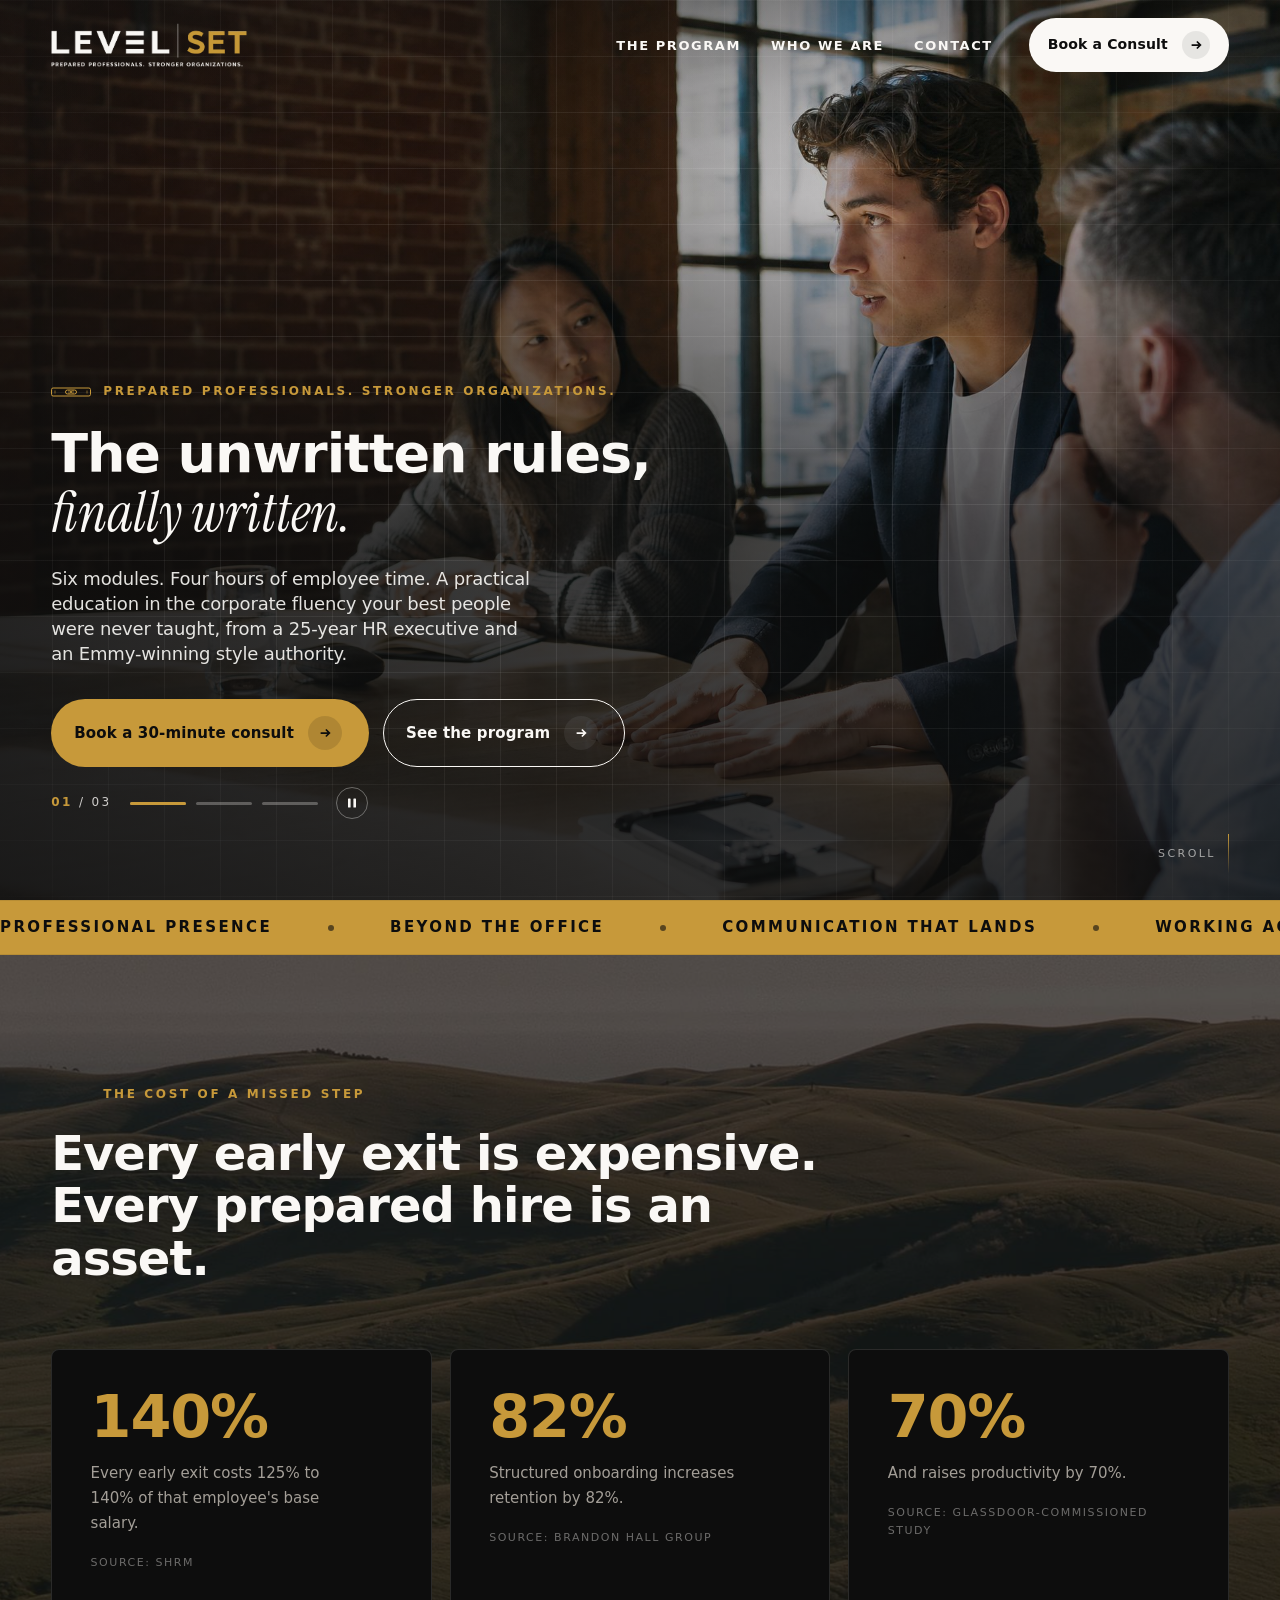
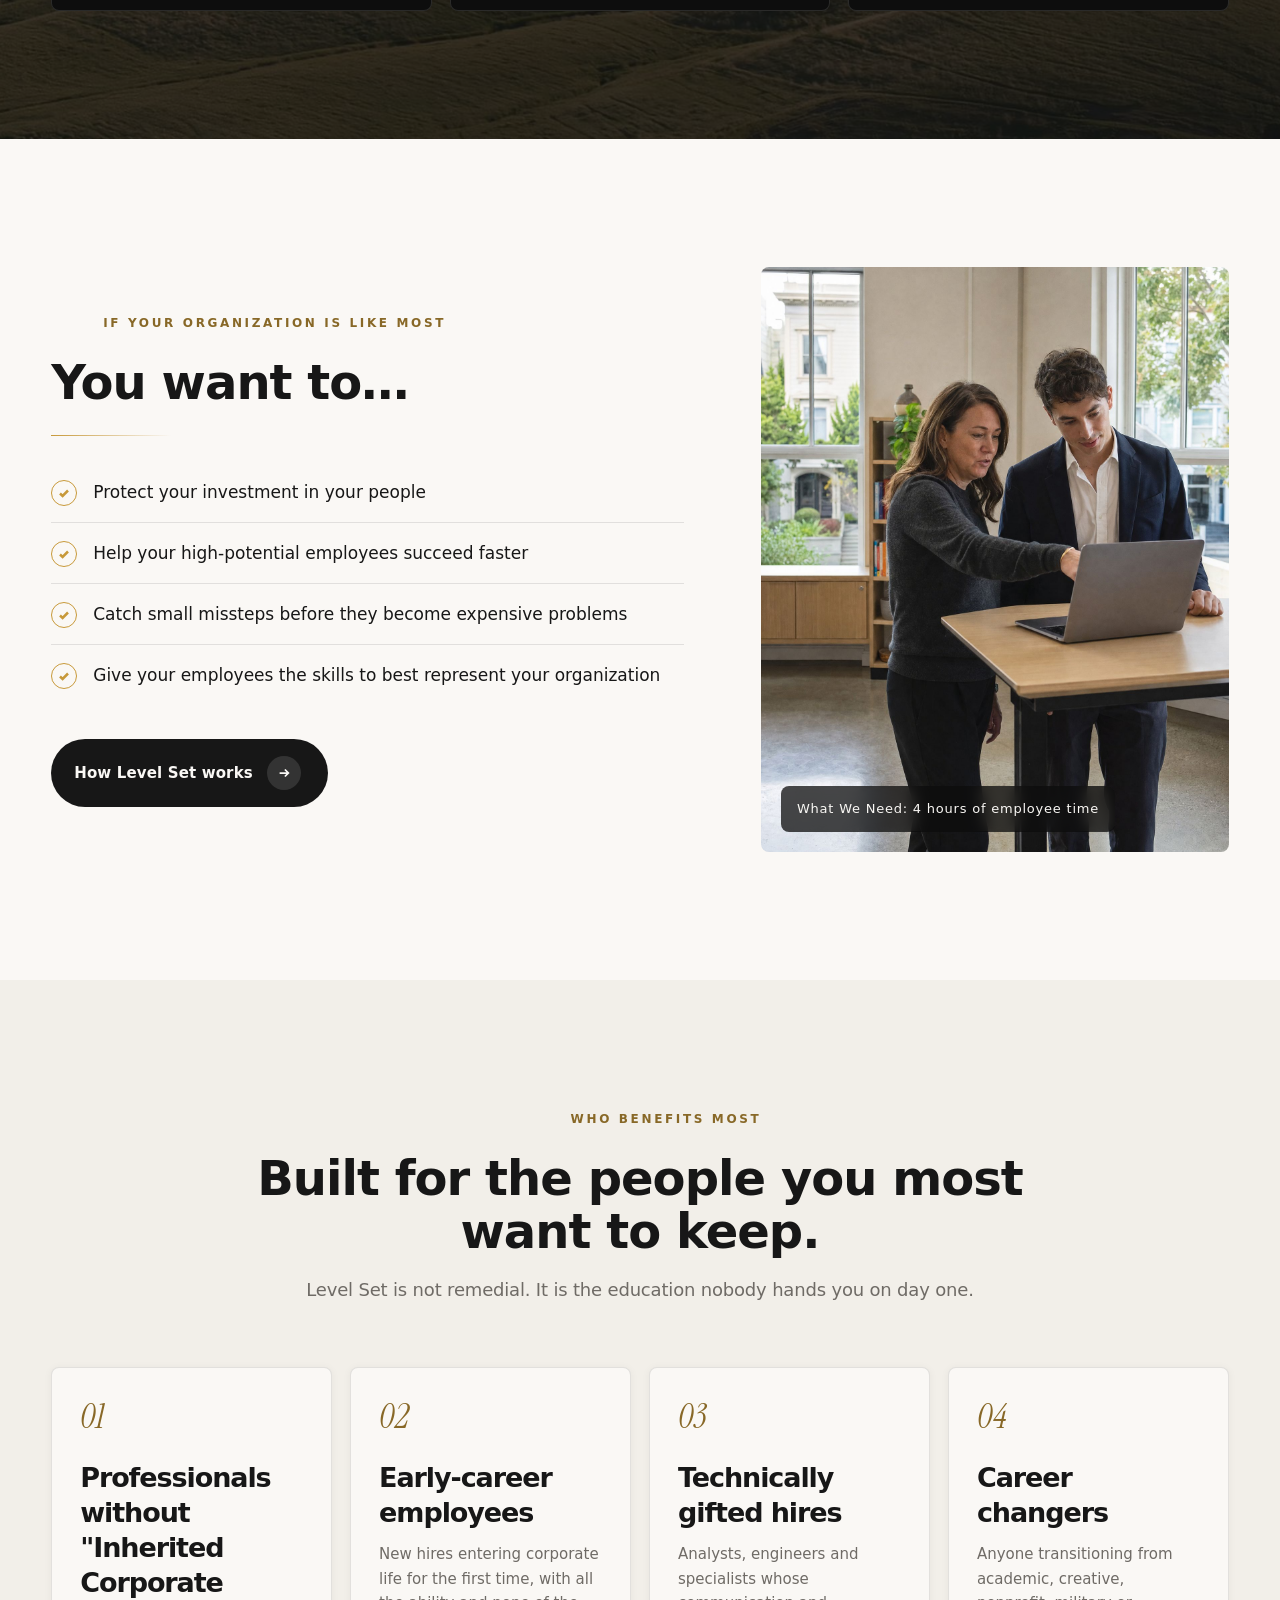
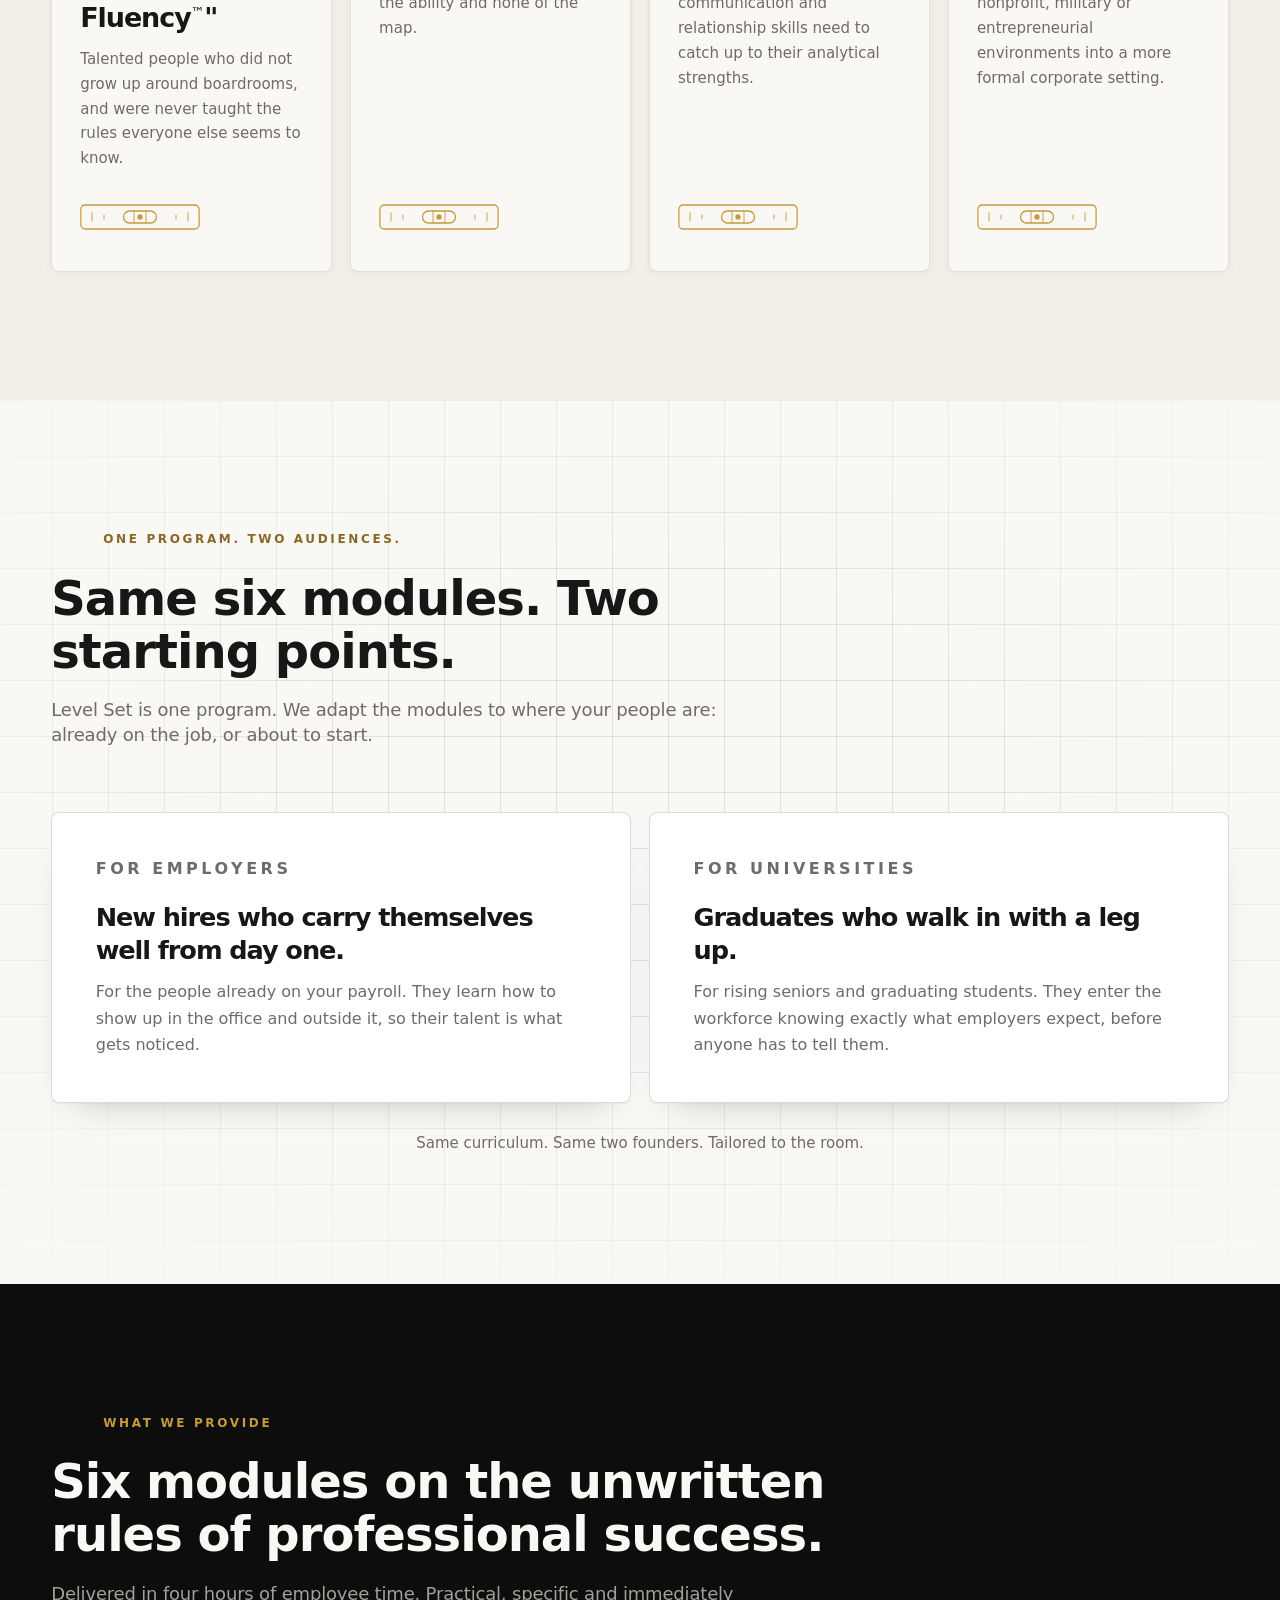
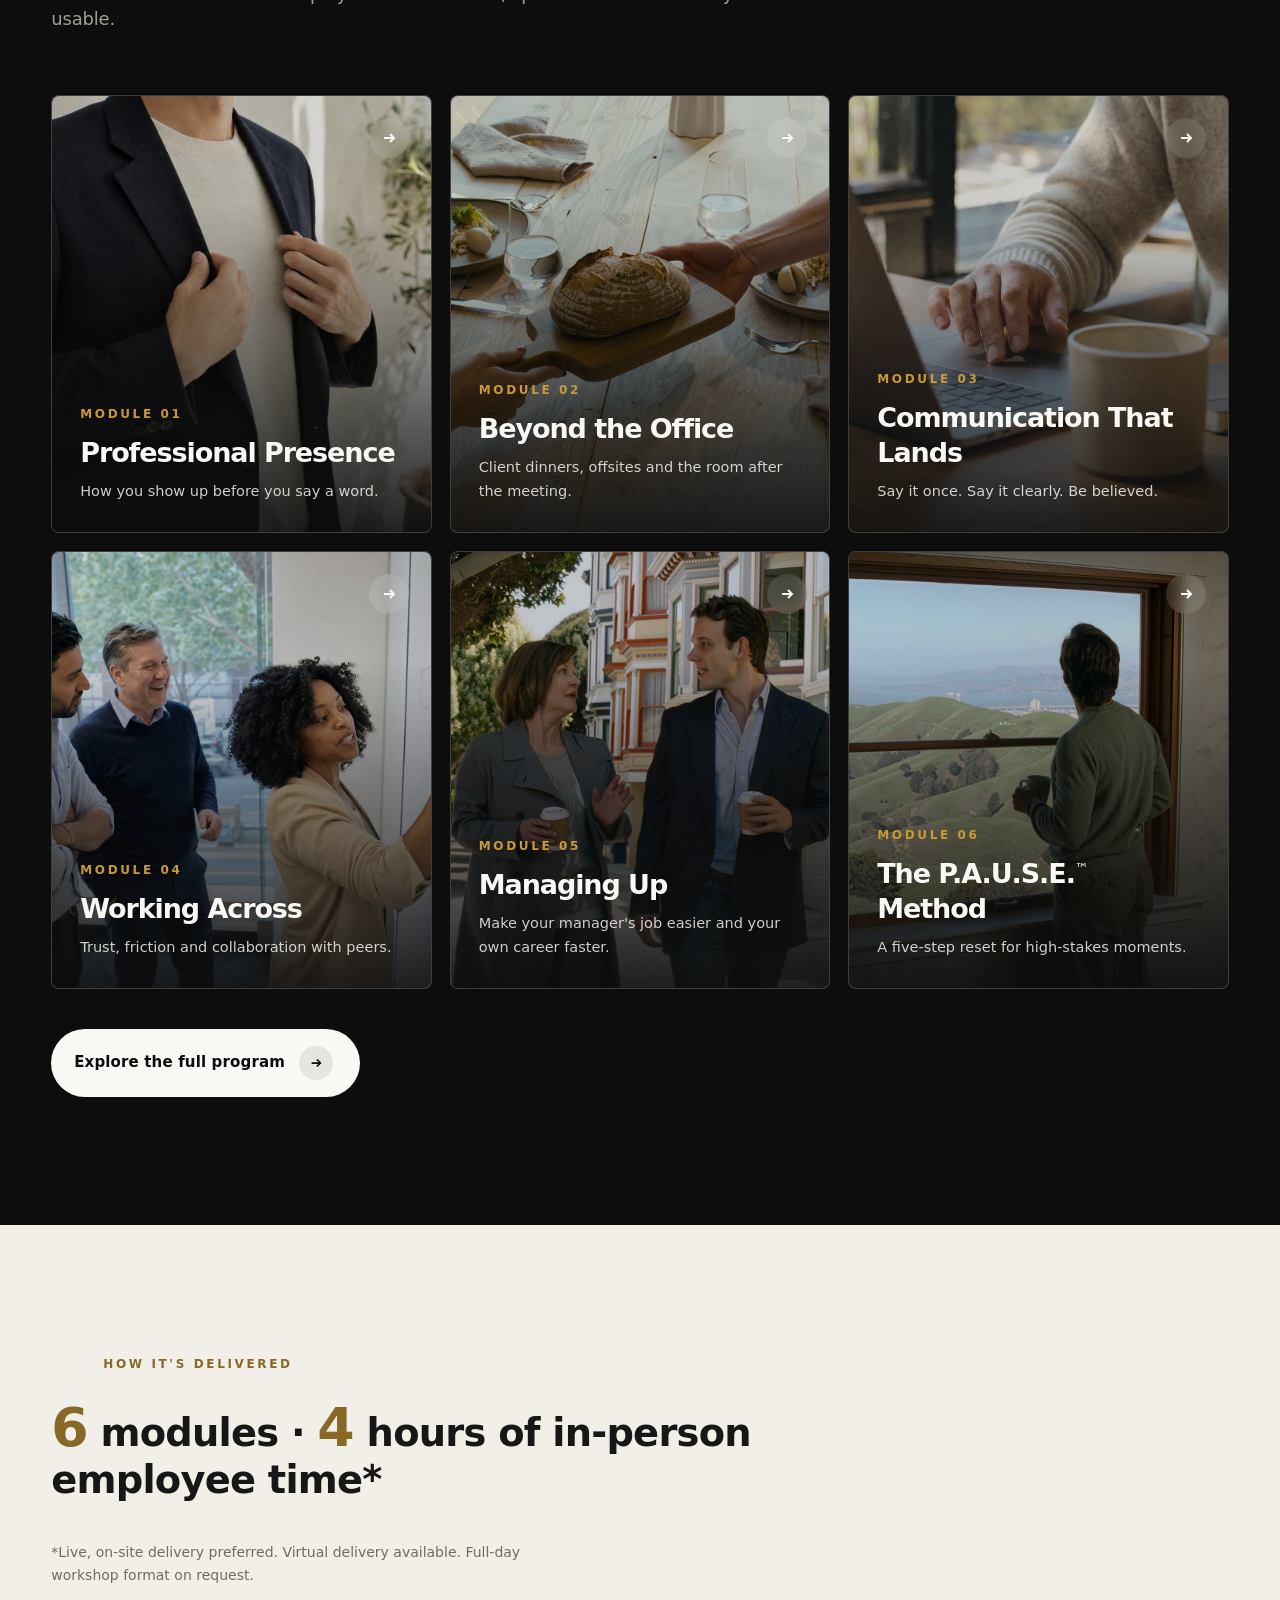
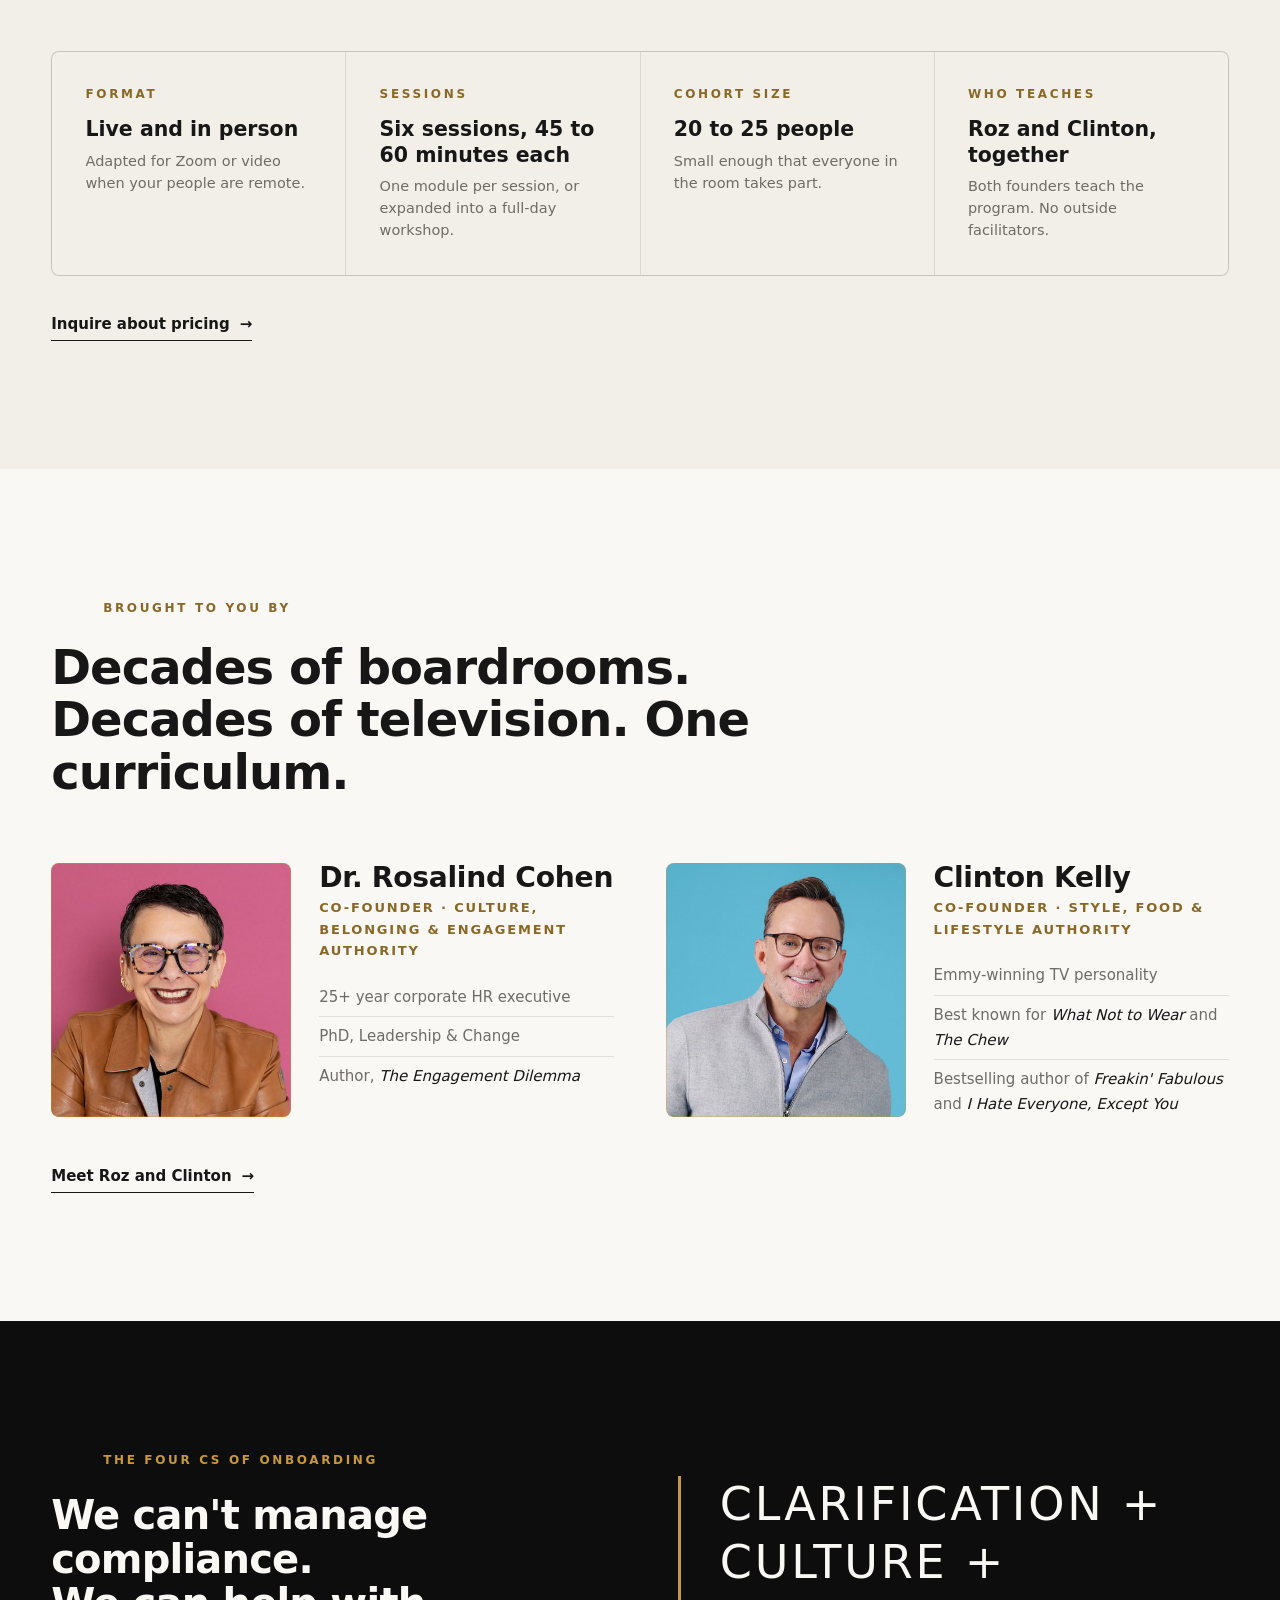
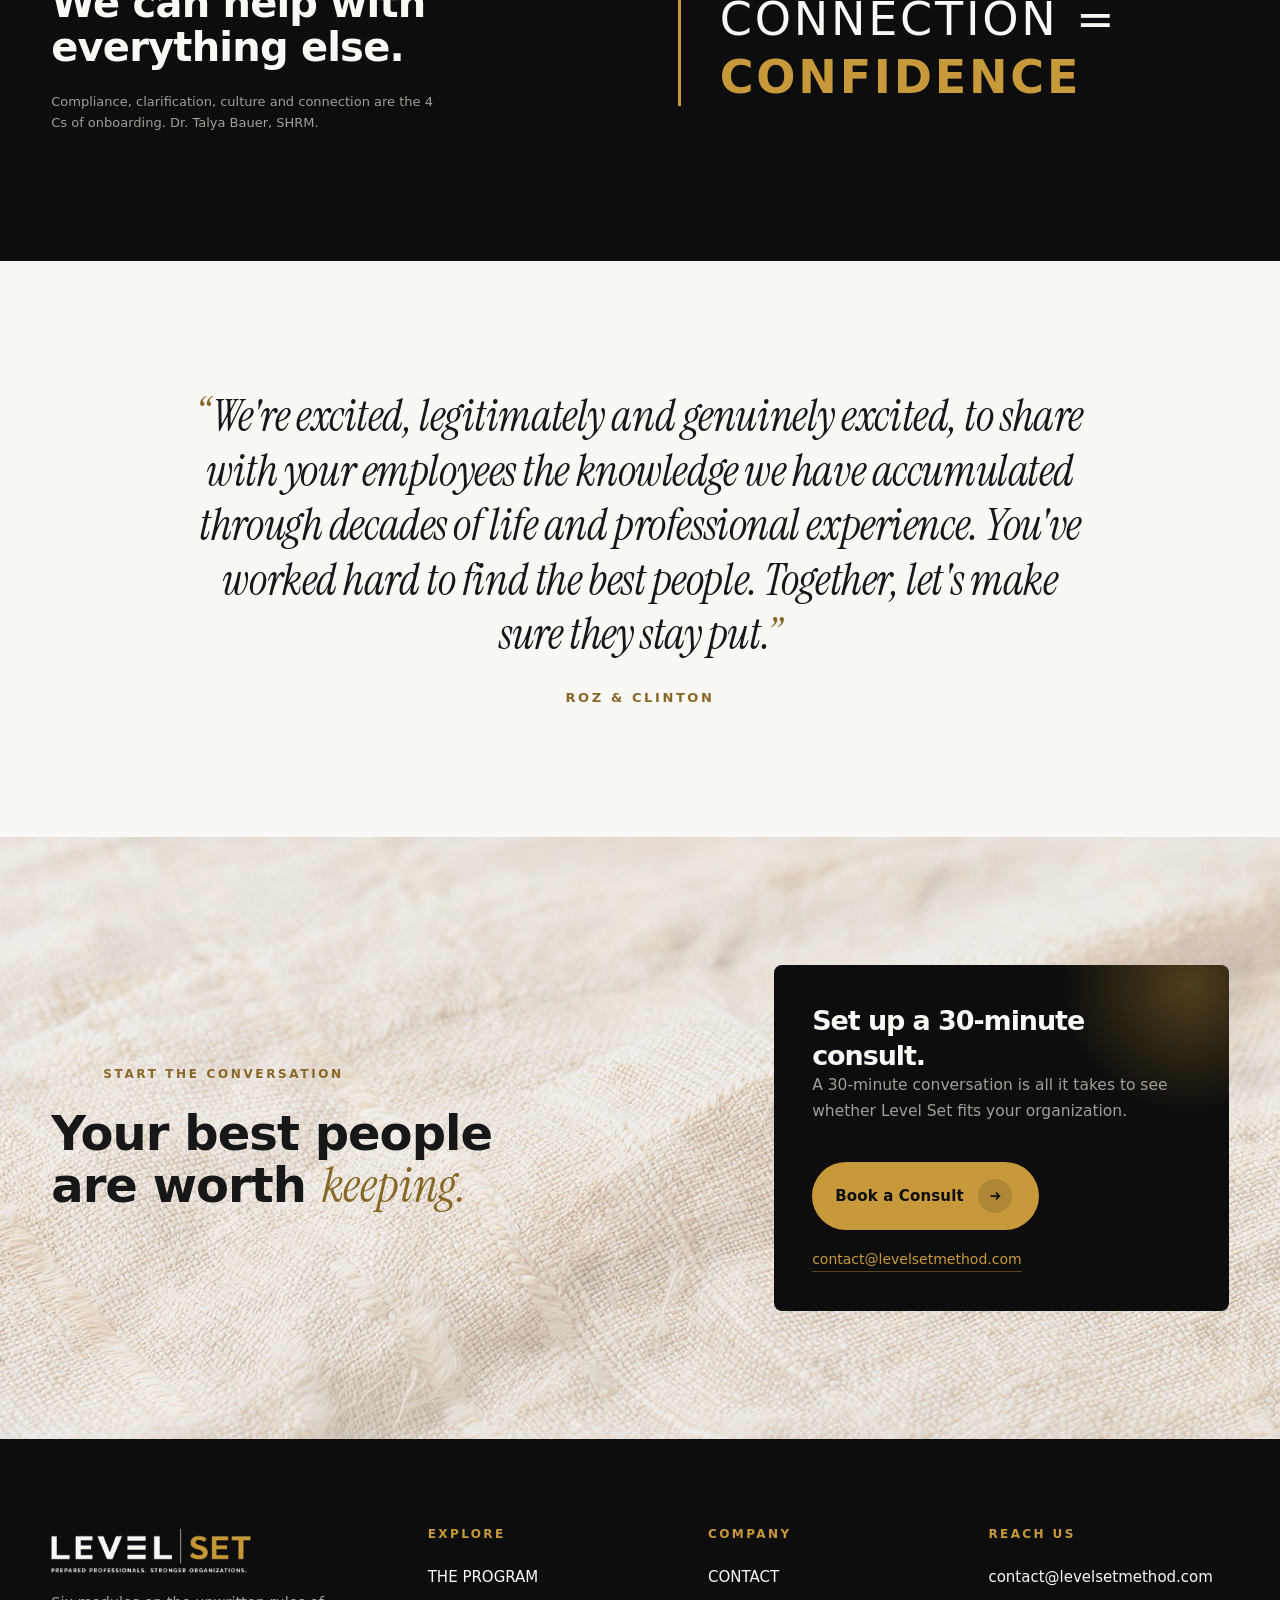
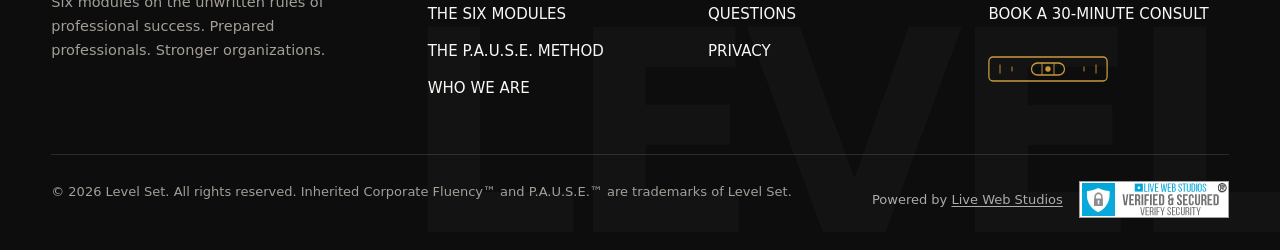
==== commit 5e9bfd08: "Hero grid overlay on every page, founder photo sway Co-Authored-By: Claude Opus 5.5 <noreply@anthrop" ====
--- a/index.html
+++ b/index.html
@@ -339,7 +339,7 @@
     </div>
     <div class="founders reveal-stagger">
       <article class="founder">
-        <div class="founder__photo"><img src="images/levelset_headshot_roz.jpg" alt="Dr. Rosalind Cohen" loading="lazy" width="422" height="446"></div>
+        <div class="founder__photo sway"><img src="images/levelset_headshot_roz.jpg" alt="Dr. Rosalind Cohen" loading="lazy" width="422" height="446"></div>
         <div>
           <h3>Dr. Rosalind Cohen</h3>
           <p class="founder__role">Co-founder &middot; Culture, belonging &amp; engagement authority</p>
@@ -351,7 +351,7 @@
         </div>
       </article>
       <article class="founder">
-        <div class="founder__photo"><img src="images/levelset_headshot_clinton.jpg" alt="Clinton Kelly" loading="lazy" width="413" height="440"></div>
+        <div class="founder__photo sway sway--alt"><img src="images/levelset_headshot_clinton.jpg" alt="Clinton Kelly" loading="lazy" width="413" height="440"></div>
         <div>
           <h3>Clinton Kelly</h3>
           <p class="founder__role">Co-founder &middot; Style, food &amp; lifestyle authority</p>
--- a/css/styles.css
+++ b/css/styles.css
@@ -389,6 +389,16 @@
   -webkit-mask-image:radial-gradient(ellipse 75% 70% at 50% 45%, #000 30%, transparent 100%);
           mask-image:radial-gradient(ellipse 75% 70% at 50% 45%, #000 30%, transparent 100%);
 }
+/* Same drafting grid laid over every hero photo, in light lines so the image
+   still reads through. Sits above the photo and scrim, below the text. */
+.hero__slides{z-index:0}
+.hero::before,.page-hero::before{
+  content:"";position:absolute;inset:0;z-index:1;pointer-events:none;
+  background-image:linear-gradient(rgba(250,248,245,.08) 1px, transparent 1px),linear-gradient(90deg, rgba(250,248,245,.08) 1px, transparent 1px);
+  background-size:56px 56px;background-position:center top;
+  -webkit-mask-image:radial-gradient(ellipse 80% 80% at 50% 45%, #000 35%, transparent 100%);
+          mask-image:radial-gradient(ellipse 80% 80% at 50% 45%, #000 35%, transparent 100%);
+}
 /* Cards on grid sections lift off the paper: white face, firmer edge, soft
    shadow, so they no longer read as the same cream as the background. */
 .section--grid .card,.section--grid .step{background:#fff;border-color:rgba(13,13,13,.14);box-shadow:0 1px 2px rgba(13,13,13,.04), 0 18px 36px -24px rgba(13,13,13,.28)}
@@ -398,16 +408,29 @@
    the level mark in the eyebrows, at card-sized angles. main.js toggles
    .is-rocking each time the set scrolls into view; fill is backwards only so
    hover still works after. */
-.rock.is-rocking > *{animation:card-settle 2s cubic-bezier(.36,.07,.19,.97) backwards}
+.rock.is-rocking > *{animation:card-settle var(--rock-d,2s) cubic-bezier(.36,.07,.19,.97) var(--rock-delay,0s) backwards}
+/* Staff photos: a lighter single-element sway on view, alternating direction. */
+.sway{--rock-a:-2deg;--rock-d:2.2s}
+.sway--alt{--rock-a:1.6deg;--rock-d:2s;--rock-delay:.1s}
+.sway.is-rocking{animation:card-settle var(--rock-d) cubic-bezier(.36,.07,.19,.97) var(--rock-delay,0s) backwards}
 /* Contact form: only the fields rock, not the note or the button. */
 .form.rock.is-rocking > :not(.field){animation:none}
+/* Each item gets its own start angle, direction and timing so a set never
+   moves in lockstep. Pattern repeats every 7 items. */
+.rock > *:nth-child(7n+1){--rock-a:-5deg;--rock-d:2s;--rock-delay:0s}
+.rock > *:nth-child(7n+2){--rock-a:3.6deg;--rock-d:1.8s;--rock-delay:.08s}
+.rock > *:nth-child(7n+3){--rock-a:-2.4deg;--rock-d:2.2s;--rock-delay:.03s}
+.rock > *:nth-child(7n+4){--rock-a:6deg;--rock-d:1.9s;--rock-delay:.12s}
+.rock > *:nth-child(7n+5){--rock-a:-3.8deg;--rock-d:2.1s;--rock-delay:.05s}
+.rock > *:nth-child(7n+6){--rock-a:2.8deg;--rock-d:2.3s;--rock-delay:.1s}
+.rock > *:nth-child(7n+7){--rock-a:-6deg;--rock-d:1.85s;--rock-delay:.02s}
 @keyframes card-settle{
-  0%{transform:rotate(-5deg)}
-  22%{transform:rotate(4deg)}
-  40%{transform:rotate(-2.6deg)}
-  58%{transform:rotate(1.4deg)}
-  74%{transform:rotate(-.6deg)}
-  88%{transform:rotate(.25deg)}
+  0%{transform:rotate(var(--rock-a,-5deg))}
+  22%{transform:rotate(calc(var(--rock-a,-5deg) * -.8))}
+  40%{transform:rotate(calc(var(--rock-a,-5deg) * .52))}
+  58%{transform:rotate(calc(var(--rock-a,-5deg) * -.28))}
+  74%{transform:rotate(calc(var(--rock-a,-5deg) * .12))}
+  88%{transform:rotate(calc(var(--rock-a,-5deg) * -.05))}
   100%{transform:rotate(0)}
 }
 
@@ -686,7 +709,7 @@
   .reveal,.reveal-stagger > *,.formula__line{opacity:1;transform:none}
   .reveal-lines .word > span{transform:none}
   .levels .eyebrow::before,.levels .level-mark{opacity:1;transform:none;animation:none !important}
-  .rock > *{animation:none !important}
+  .rock > *,.sway{animation:none !important}
   .faq__w{opacity:1}
   .slide__img{transform:none}
   .strip__track{animation:none}
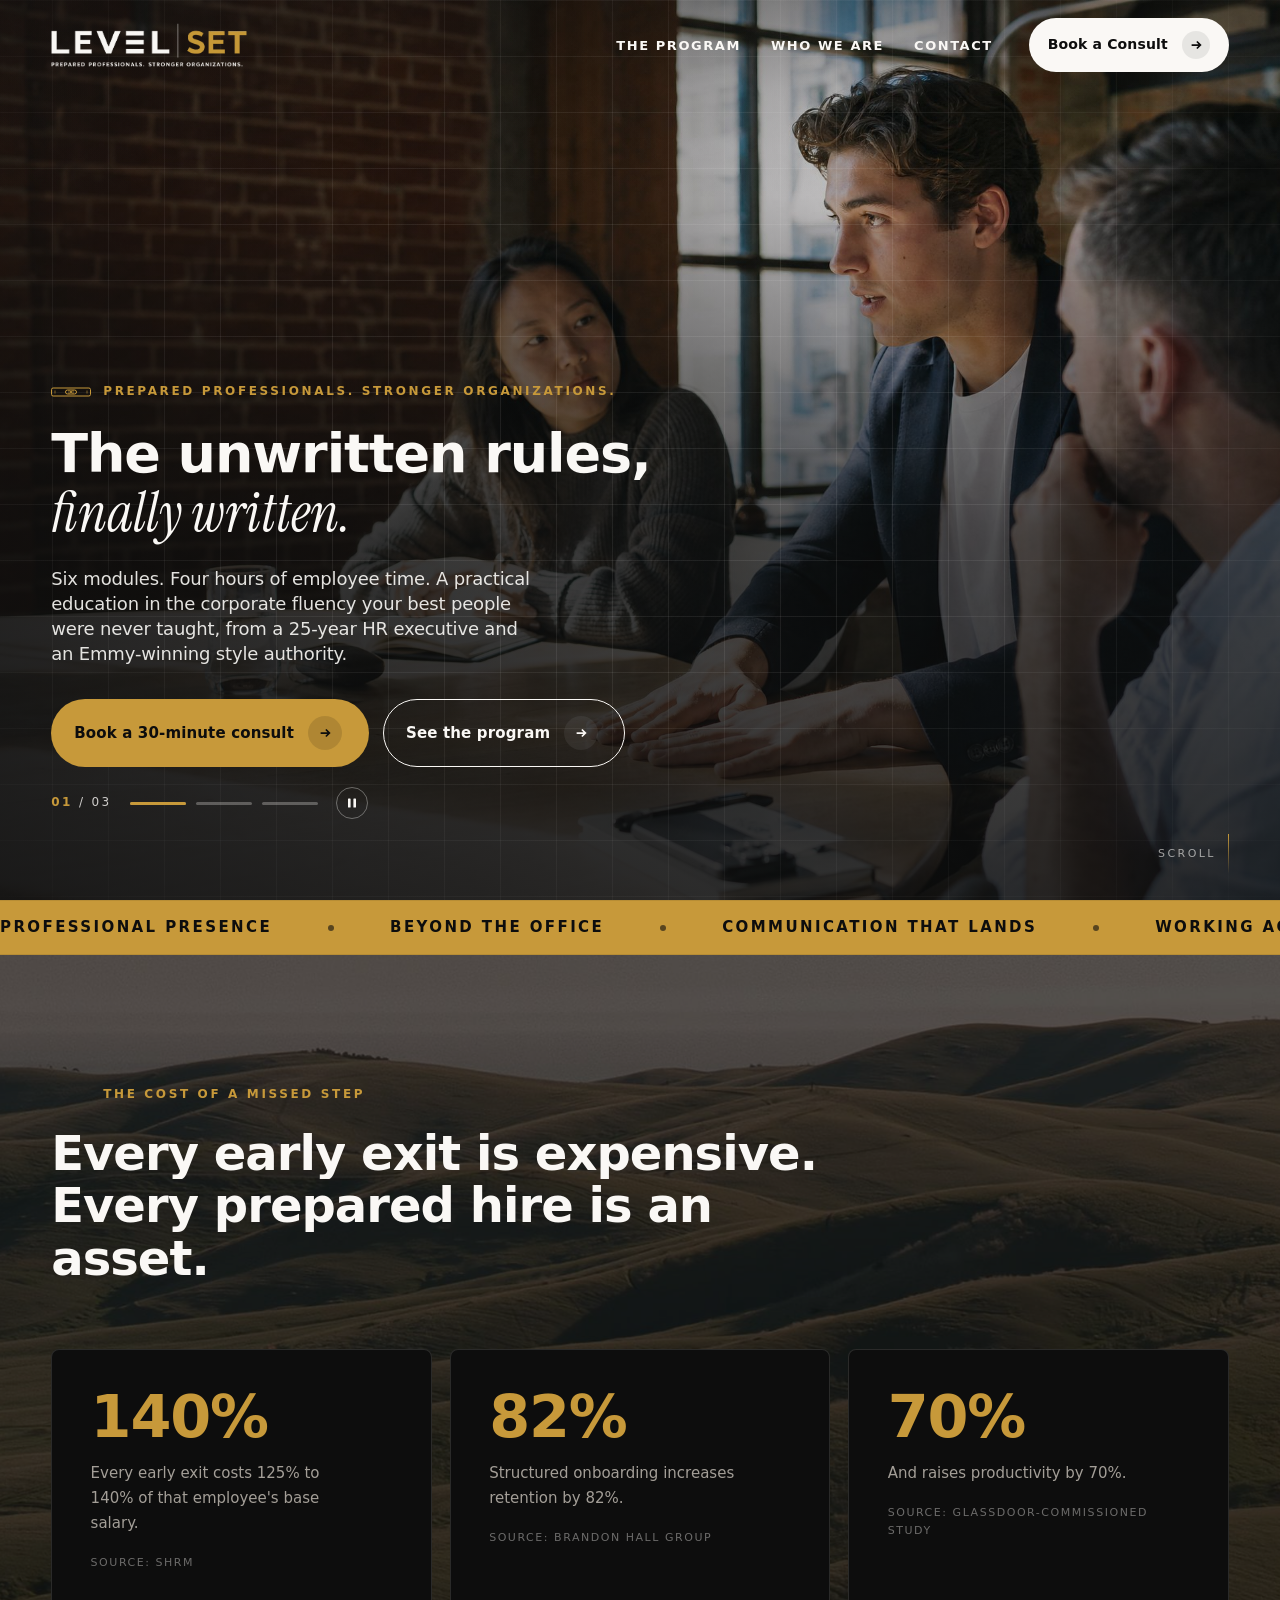
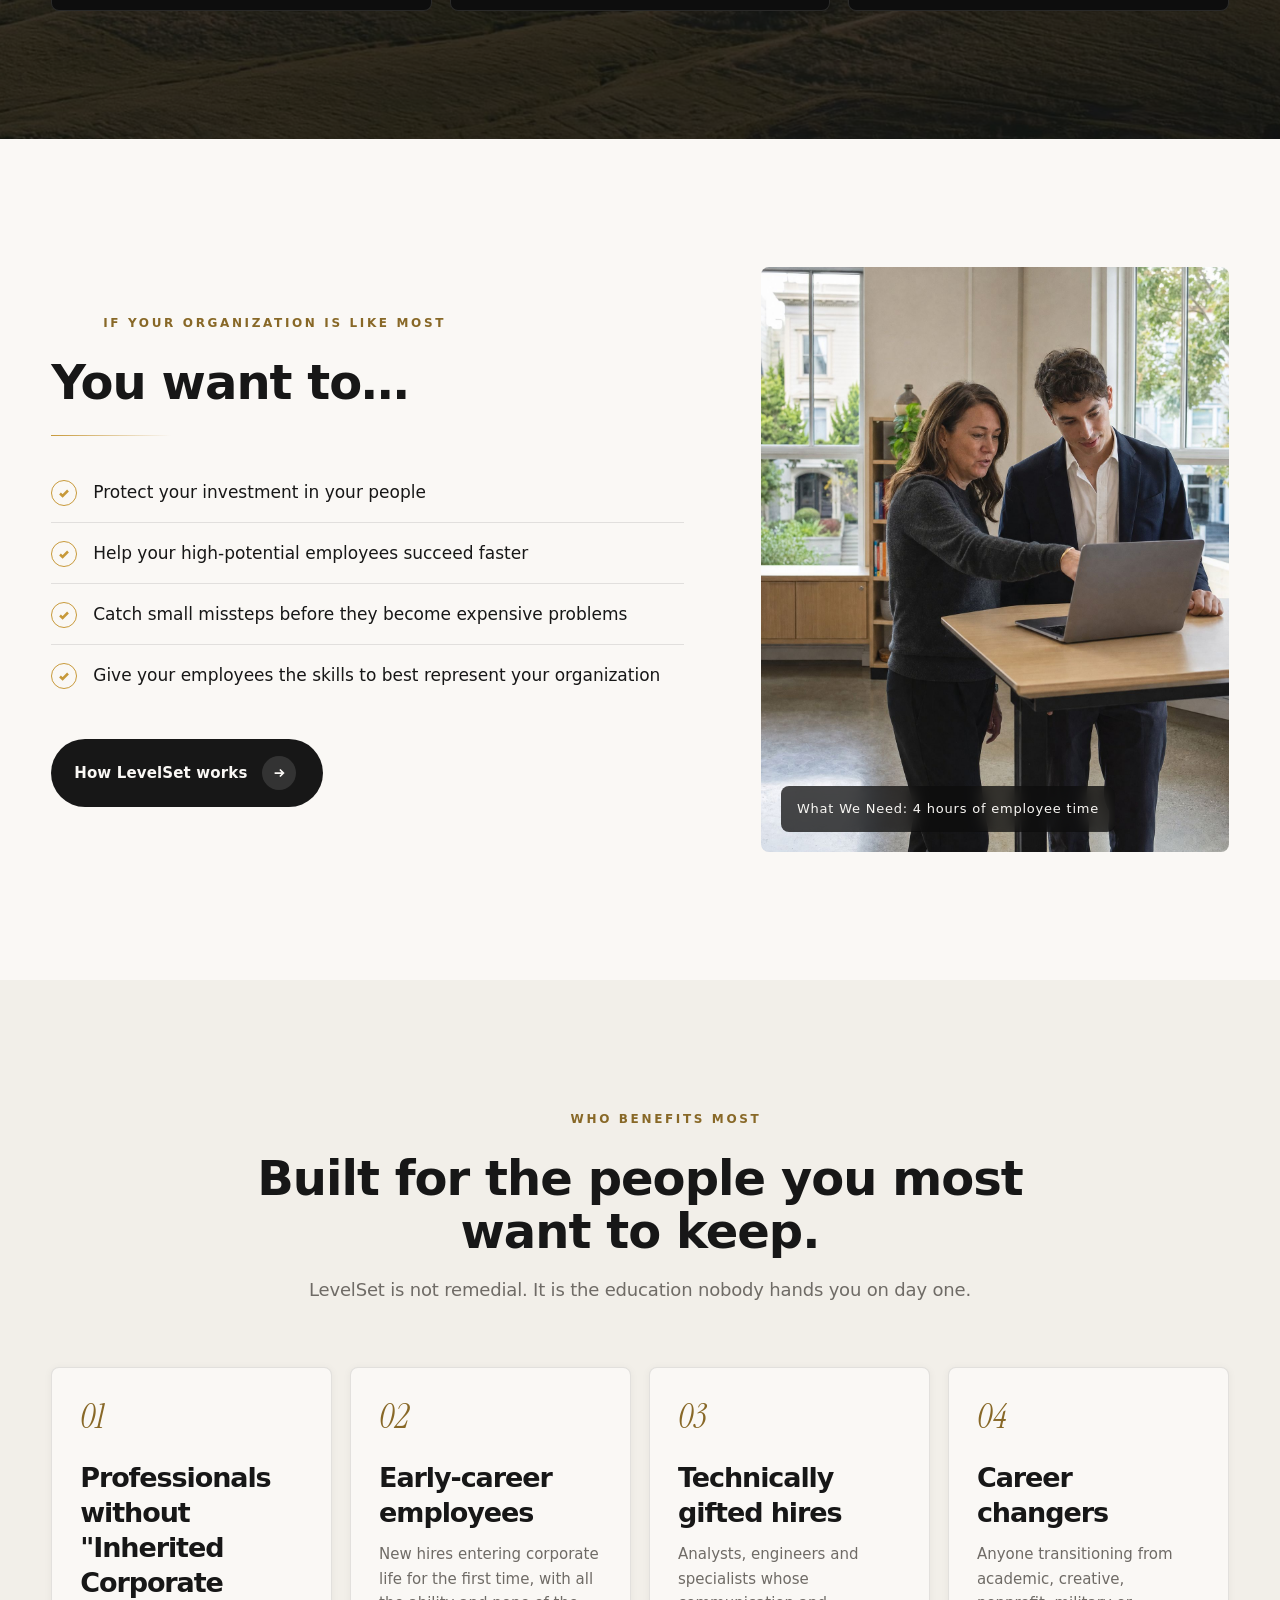
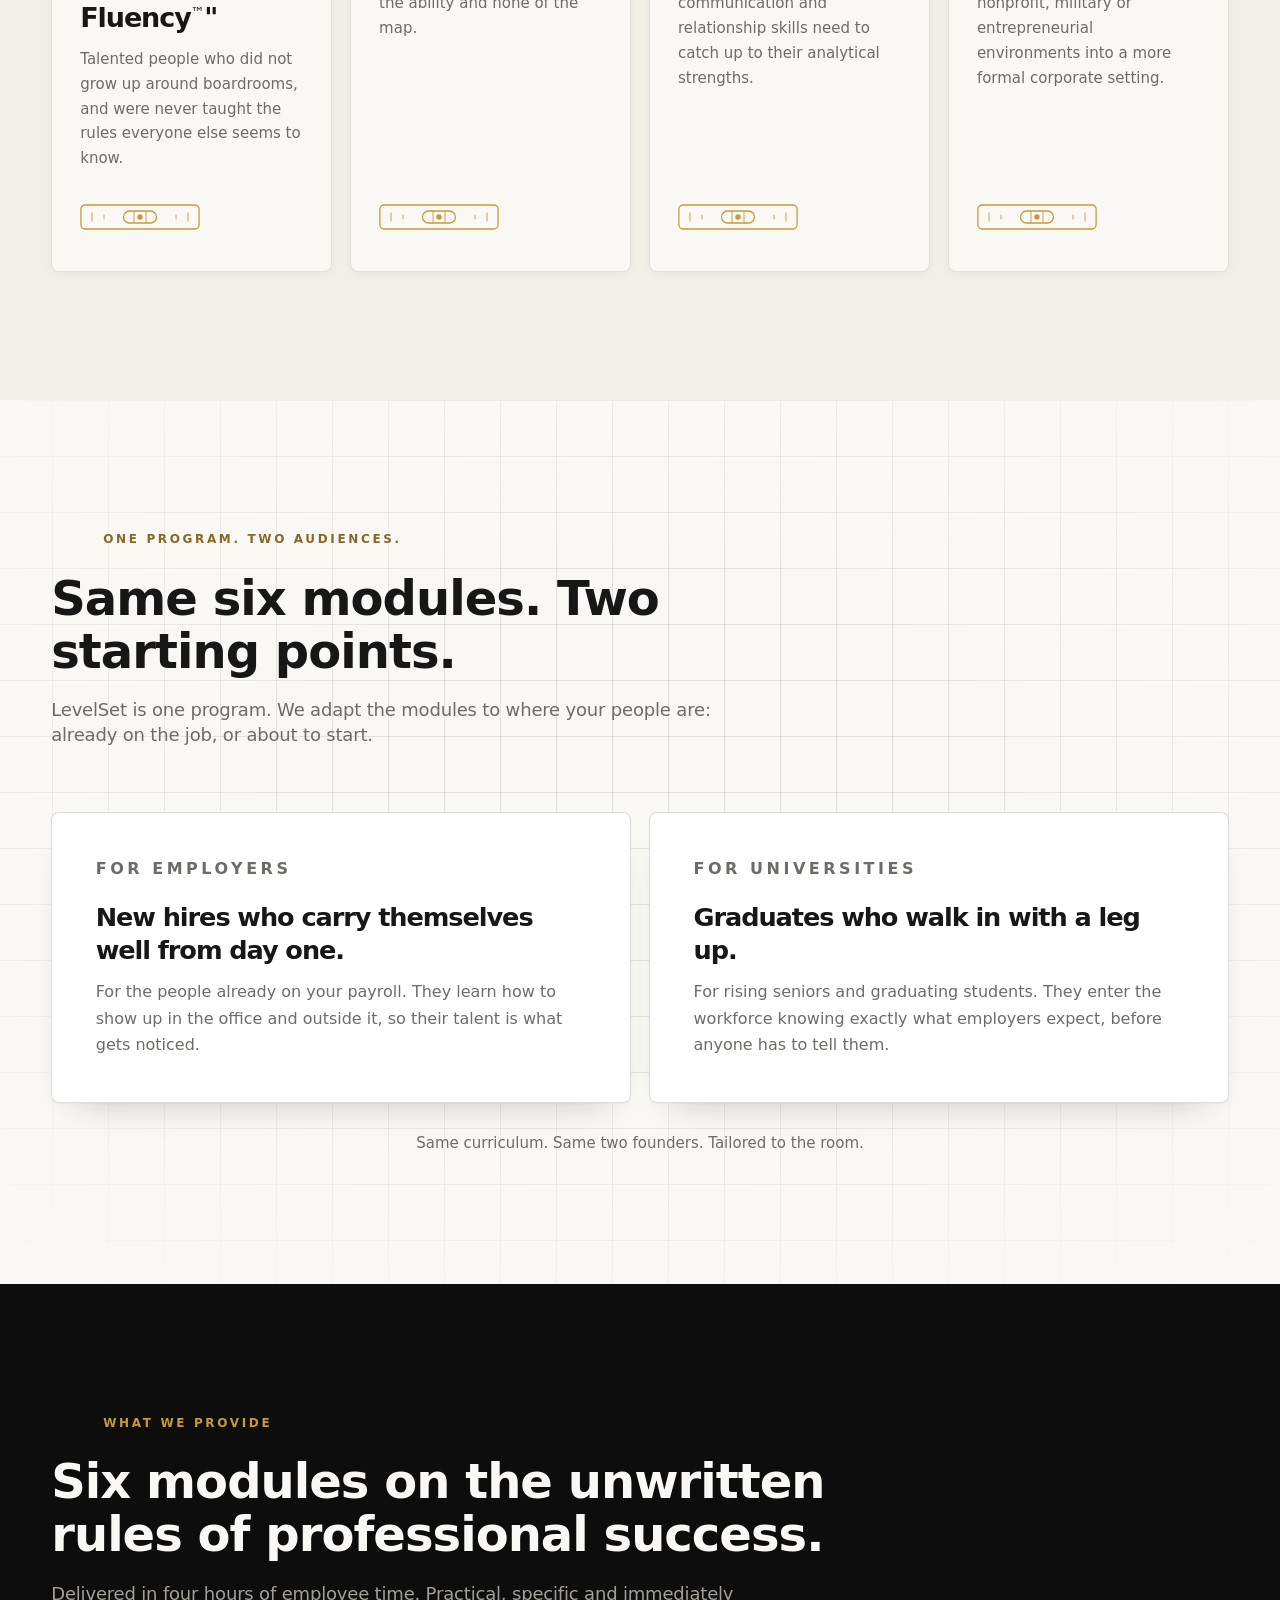
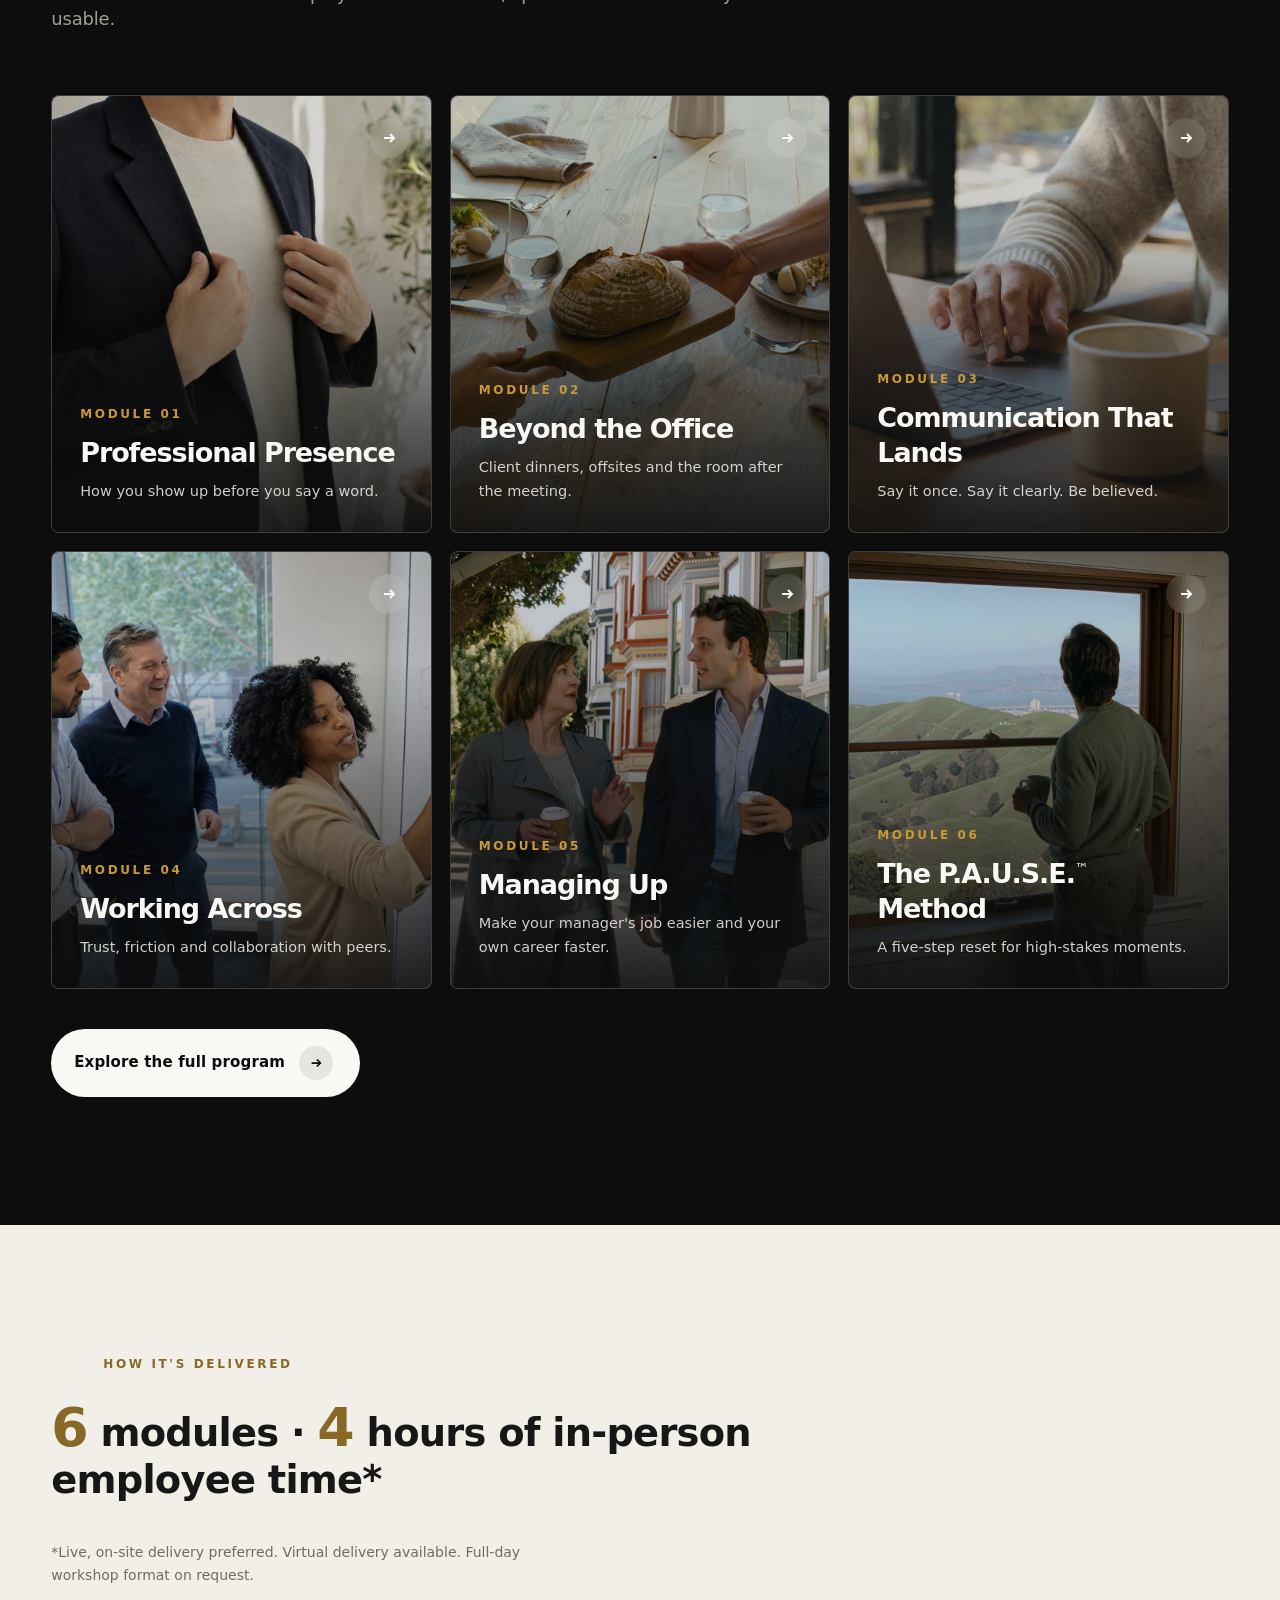
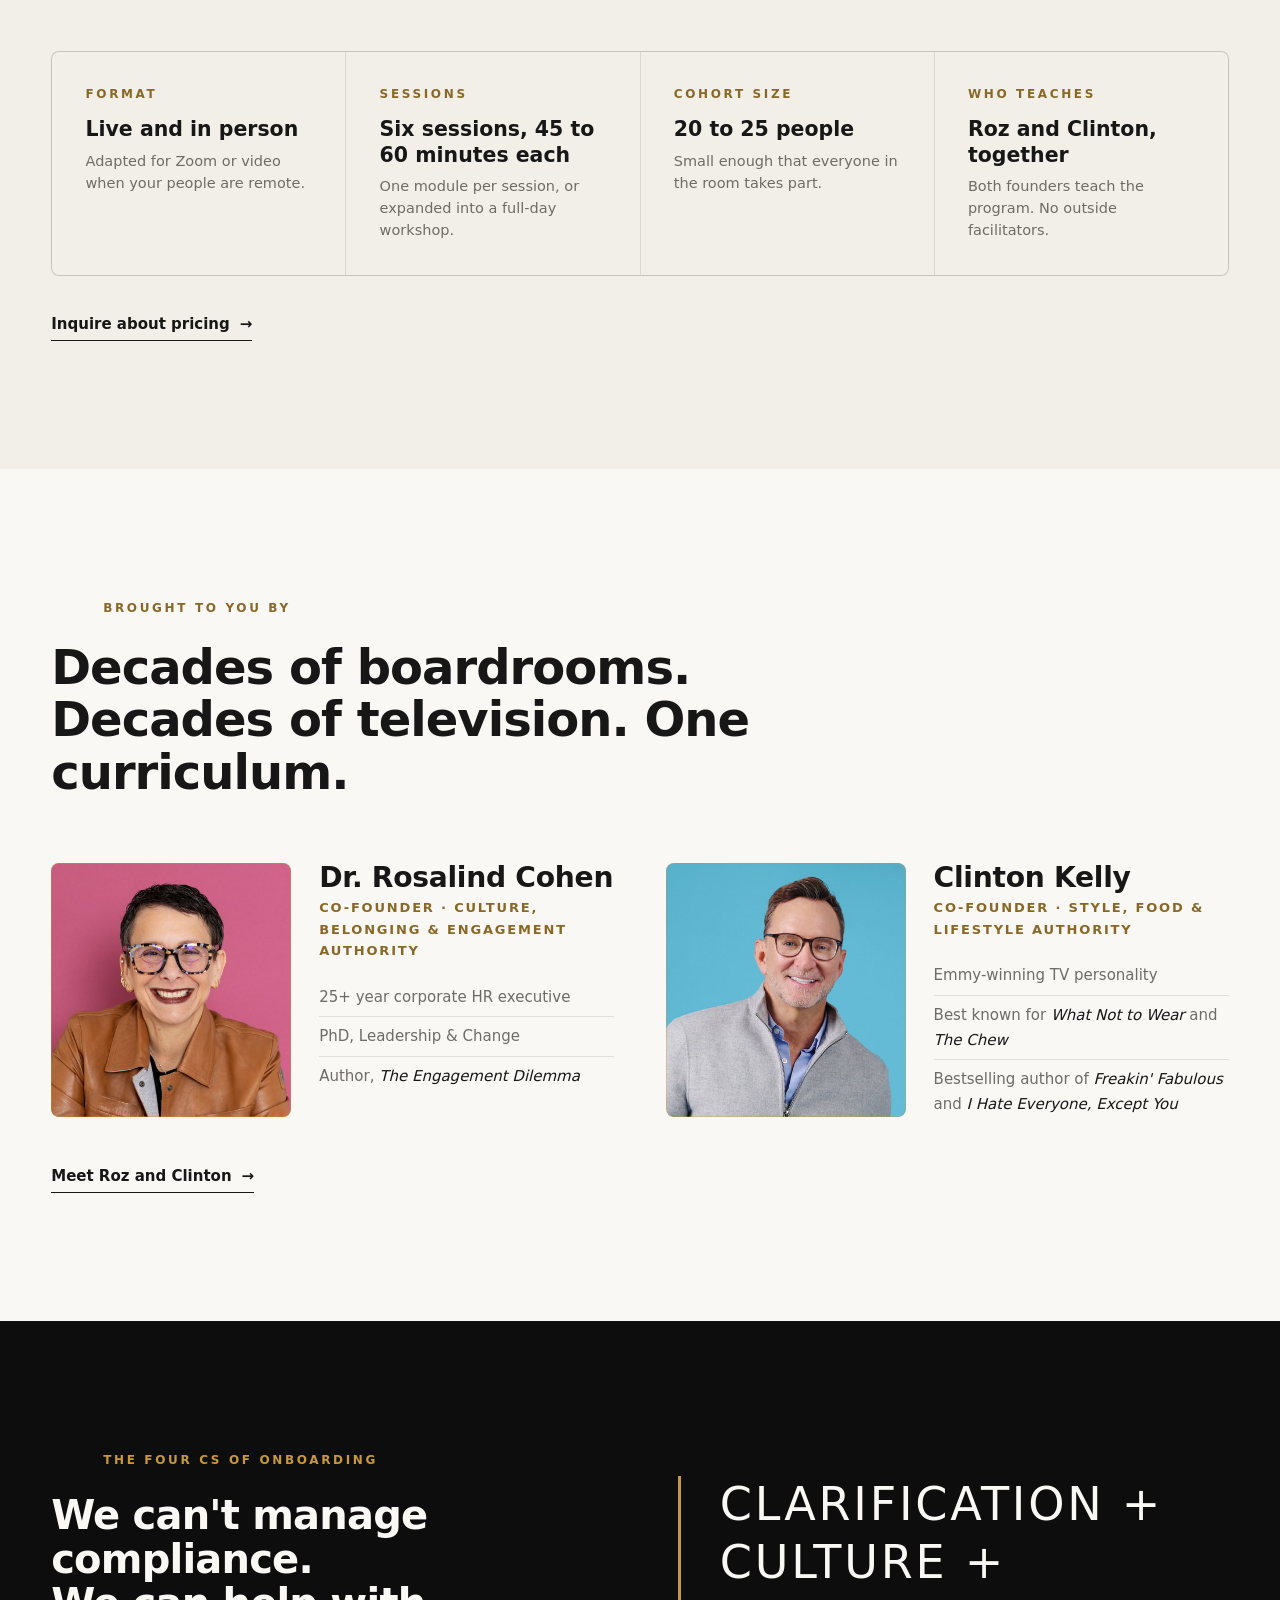
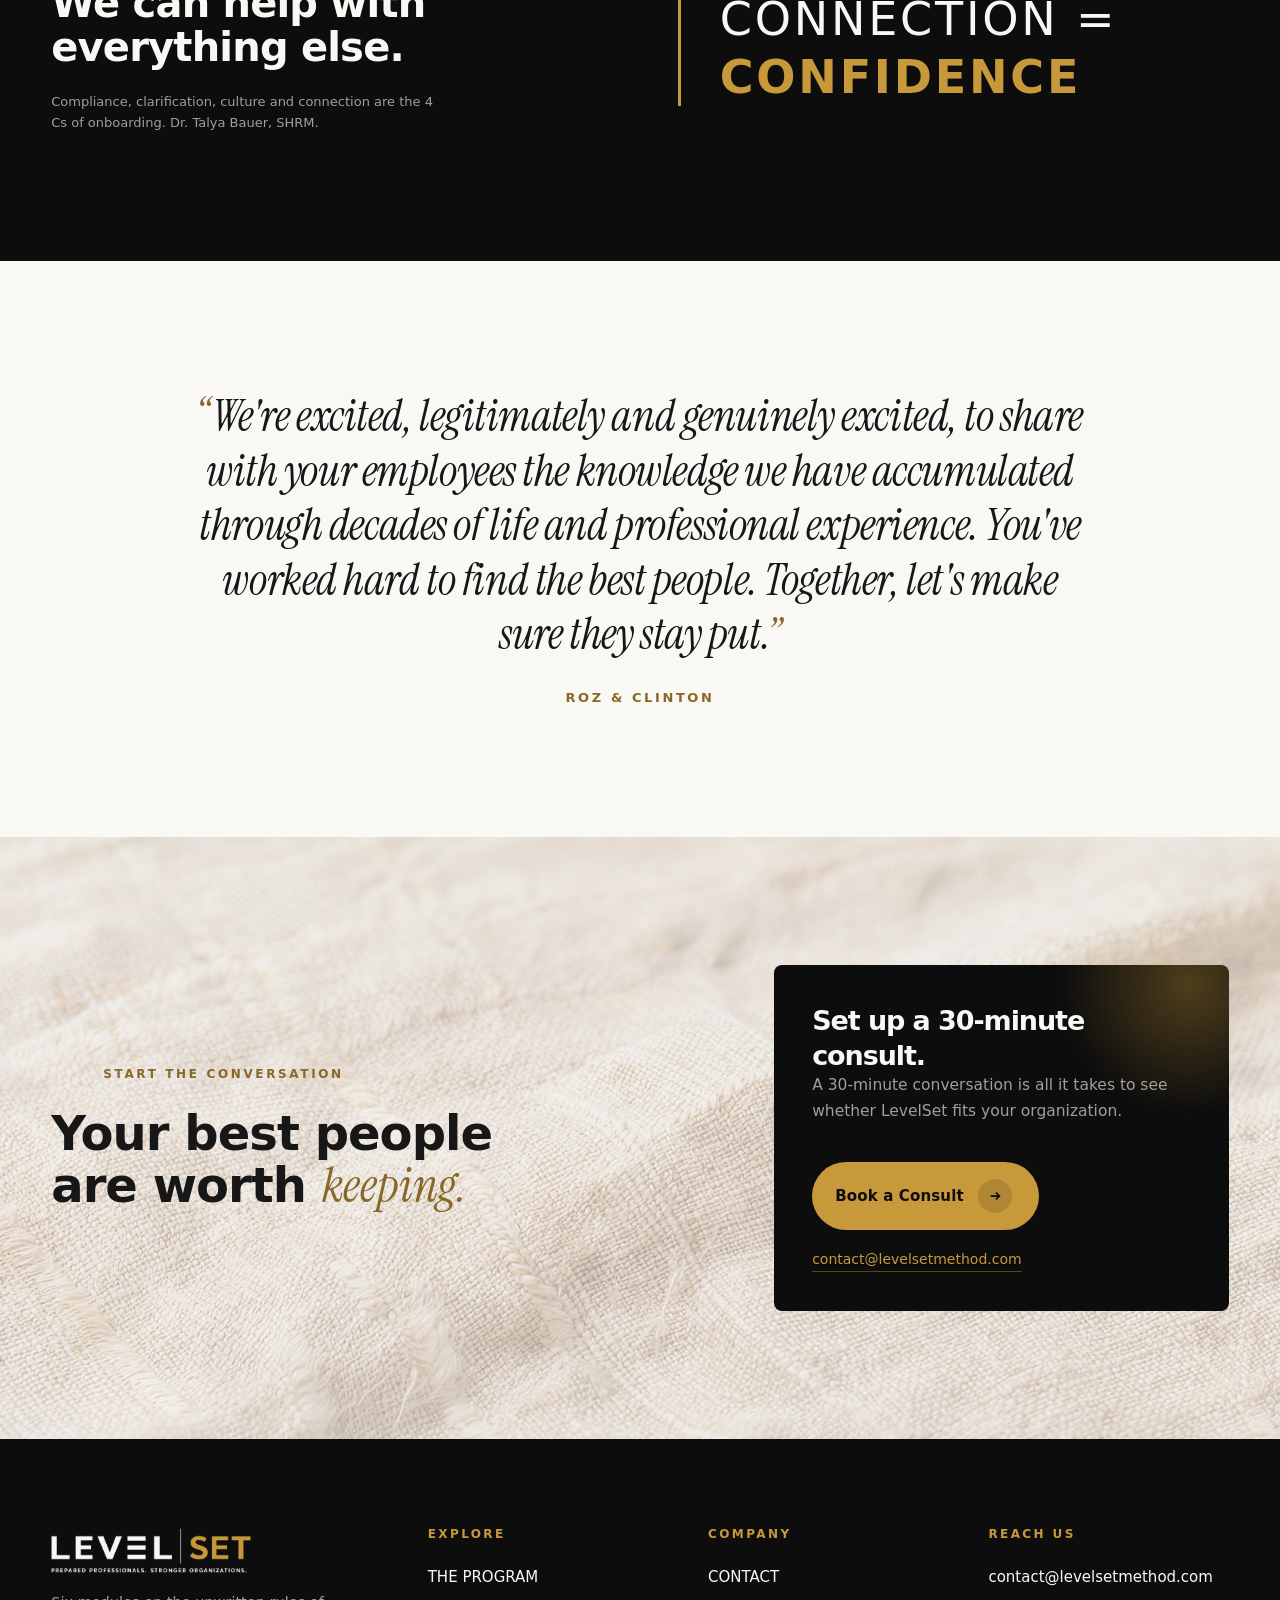
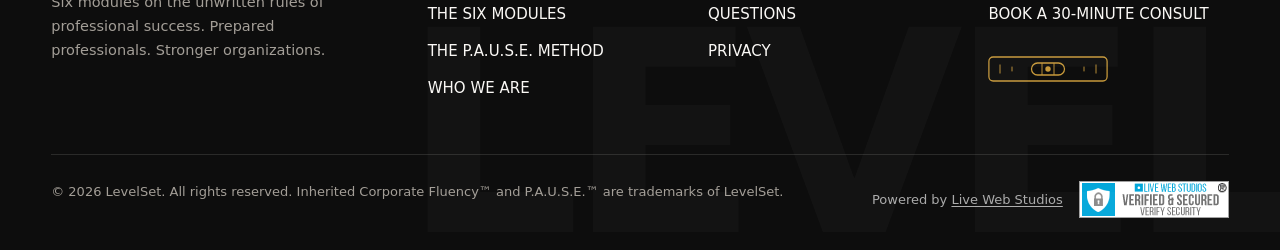
==== commit 3d7acef5: "Brand name to LevelSet (one word) site-wide Co-Authored-By: Claude Opus 5.5 <noreply@anthropic.com>" ====
--- a/index.html
+++ b/index.html
@@ -4,12 +4,12 @@
   <meta charset="utf-8">
   <meta name="viewport" content="width=device-width, initial-scale=1">
   <script>document.documentElement.classList.replace("no-js","js");</script>
-  <title>Level Set | Prepared Professionals. Stronger Organizations.</title>
+  <title>LevelSet | Prepared Professionals. Stronger Organizations.</title>
   <meta name="description" content="A six-module corporate program from Dr. Rosalind Cohen and Clinton Kelly on the unwritten rules of professional success. Four hours of employee time.">
   <link rel="canonical" href="https://levelsetmethod.com/">
   <meta property="og:type" content="website">
-  <meta property="og:site_name" content="Level Set">
-  <meta property="og:title" content="Level Set | Prepared Professionals. Stronger Organizations.">
+  <meta property="og:site_name" content="LevelSet">
+  <meta property="og:title" content="LevelSet | Prepared Professionals. Stronger Organizations.">
   <meta property="og:description" content="A six-module corporate program from Dr. Rosalind Cohen and Clinton Kelly on the unwritten rules of professional success. Four hours of employee time.">
   <meta property="og:url" content="https://levelsetmethod.com/">
   <meta property="og:image" content="https://levelsetmethod.com/images/hero-01.jpg">
@@ -28,11 +28,11 @@
       {
         "@type": "Organization",
         "@id": "https://levelsetmethod.com/#organization",
-        "name": "Level Set",
+        "name": "LevelSet",
         "url": "https://levelsetmethod.com/",
         "email": "contact@levelsetmethod.com",
         "logo": "https://levelsetmethod.com/logo/levelset_logo_transparent.png",
-        "description": "Level Set is a six-module corporate onboarding program that teaches early-career and high-potential employees the unwritten rules of professional success.",
+        "description": "LevelSet is a six-module corporate onboarding program that teaches early-career and high-potential employees the unwritten rules of professional success.",
         "areaServed": "US",
         "founder": [
           {
@@ -58,7 +58,7 @@
         "@type": "WebSite",
         "@id": "https://levelsetmethod.com/#website",
         "url": "https://levelsetmethod.com/",
-        "name": "Level Set",
+        "name": "LevelSet",
         "publisher": {
           "@id": "https://levelsetmethod.com/#organization"
         }
@@ -76,8 +76,8 @@
 <a class="skip" href="#main">Skip to content</a>
 <header class="header" id="top">
   <div class="container">
-    <a class="header__logo" href="index.html" aria-label="Level Set home">
-      <img class="light" src="logo/levelset_logo_white.png" alt="Level Set" width="1058" height="236">
+    <a class="header__logo" href="index.html" aria-label="LevelSet home">
+      <img class="light" src="logo/levelset_logo_white.png" alt="LevelSet" width="1058" height="236">
       <img class="dark" src="logo/levelset_logo_transparent.png" alt="" width="1058" height="236" aria-hidden="true">
     </a>
     <nav class="nav" aria-label="Primary">
@@ -193,7 +193,7 @@
           <li><span class="check" aria-hidden="true"><svg viewBox="0 0 12 12"><path d="M2 6.5l2.6 2.5L10 3.5"/></svg></span><span>Give your employees the skills to best represent your organization</span></li>
         </ul>
         <div class="btn-row" style="margin-top:34px">
-          <a class="btn" href="program.html">How Level Set works <span class="arrow" aria-hidden="true"><svg viewBox="0 0 16 16" fill="none" stroke="currentColor" stroke-width="2"><path d="M3 8h10M9 4l4 4-4 4"/></svg></span></a>
+          <a class="btn" href="program.html">How LevelSet works <span class="arrow" aria-hidden="true"><svg viewBox="0 0 16 16" fill="none" stroke="currentColor" stroke-width="2"><path d="M3 8h10M9 4l4 4-4 4"/></svg></span></a>
         </div>
       </div>
       <div class="split__media reveal">
@@ -209,7 +209,7 @@
     <div class="section-head section-head--center reveal">
       <p class="eyebrow">Who benefits most</p>
       <h2 class="h-l">Built for the people you most want to keep.</h2>
-      <p class="lead muted">Level Set is not remedial. It is the education nobody hands you on day one.</p>
+      <p class="lead muted">LevelSet is not remedial. It is the education nobody hands you on day one.</p>
     </div>
     <div class="cards cards--level reveal-stagger">
       <div class="card"><div class="card__num">01</div><h3>Professionals without "Inherited Corporate Fluency<sup class="tm">&trade;</sup>"</h3><p>Talented people who did not grow up around boardrooms, and were never taught the rules everyone else seems to know.</p><span class="level-mark level-mark--card" aria-hidden="true"></span></div>
@@ -225,7 +225,7 @@
     <div class="section-head reveal">
       <p class="eyebrow">One program. Two audiences.</p>
       <h2 class="h-l">Same six modules. Two starting points.</h2>
-      <p class="lead muted">Level Set is one program. We adapt the modules to where your people are: already on the job, or about to start.</p>
+      <p class="lead muted">LevelSet is one program. We adapt the modules to where your people are: already on the job, or about to start.</p>
     </div>
     <div class="cards cards--two rock">
       <div class="card">
@@ -369,7 +369,7 @@
   </div>
 </section>
 
-<!-- PROOF SECTION: HIDDEN ON PURPOSE. Do not uncomment until Level Set has
+<!-- PROOF SECTION: HIDDEN ON PURPOSE. Do not uncomment until LevelSet has
      real pilot results or real, attributed quotes the client has approved in
      writing. Never invent proof, never use Roz's or Clinton's past corporate
      clients. Styles are ready in css/styles.css under "Proof". Up to three
@@ -425,7 +425,7 @@
     </div>
     <div class="cta__panel reveal">
       <h3 class="h-s">Set up a 30-minute consult.</h3>
-      <p>A 30-minute conversation is all it takes to see whether Level Set fits your organization.</p>
+      <p>A 30-minute conversation is all it takes to see whether LevelSet fits your organization.</p>
       <a class="btn btn--gold" href="contact.html">Book a Consult <span class="arrow" aria-hidden="true"><svg viewBox="0 0 16 16" fill="none" stroke="currentColor" stroke-width="2"><path d="M3 8h10M9 4l4 4-4 4"/></svg></span></a><br>
       <a class="mail" href="mailto:contact@levelsetmethod.com">contact@levelsetmethod.com</a>
     </div>
@@ -436,7 +436,7 @@
   <div class="container">
     <div class="footer__grid">
       <div>
-        <img class="footer__logo" src="logo/levelset_logo_white.png" alt="Level Set" width="1058" height="236" loading="lazy">
+        <img class="footer__logo" src="logo/levelset_logo_white.png" alt="LevelSet" width="1058" height="236" loading="lazy">
         <p>Six modules on the unwritten rules of professional success. Prepared professionals. Stronger organizations.</p>
       </div>
       <div>
@@ -466,7 +466,7 @@
       </div>
     </div>
     <div class="footer__bottom">
-      <span>&copy; <span data-year>2026</span> Level Set. All rights reserved. Inherited Corporate Fluency&trade; and P.A.U.S.E.&trade; are trademarks of Level Set.</span>
+      <span>&copy; <span data-year>2026</span> LevelSet. All rights reserved. Inherited Corporate Fluency&trade; and P.A.U.S.E.&trade; are trademarks of LevelSet.</span>
       <div class="footer-lws">
         <span class="footer-credit">Powered by <a href="https://livewebstudios.com" target="_blank" rel="noopener">Live Web Studios</a></span>
         <a href="https://livewebstudios.com" class="footer-badge">
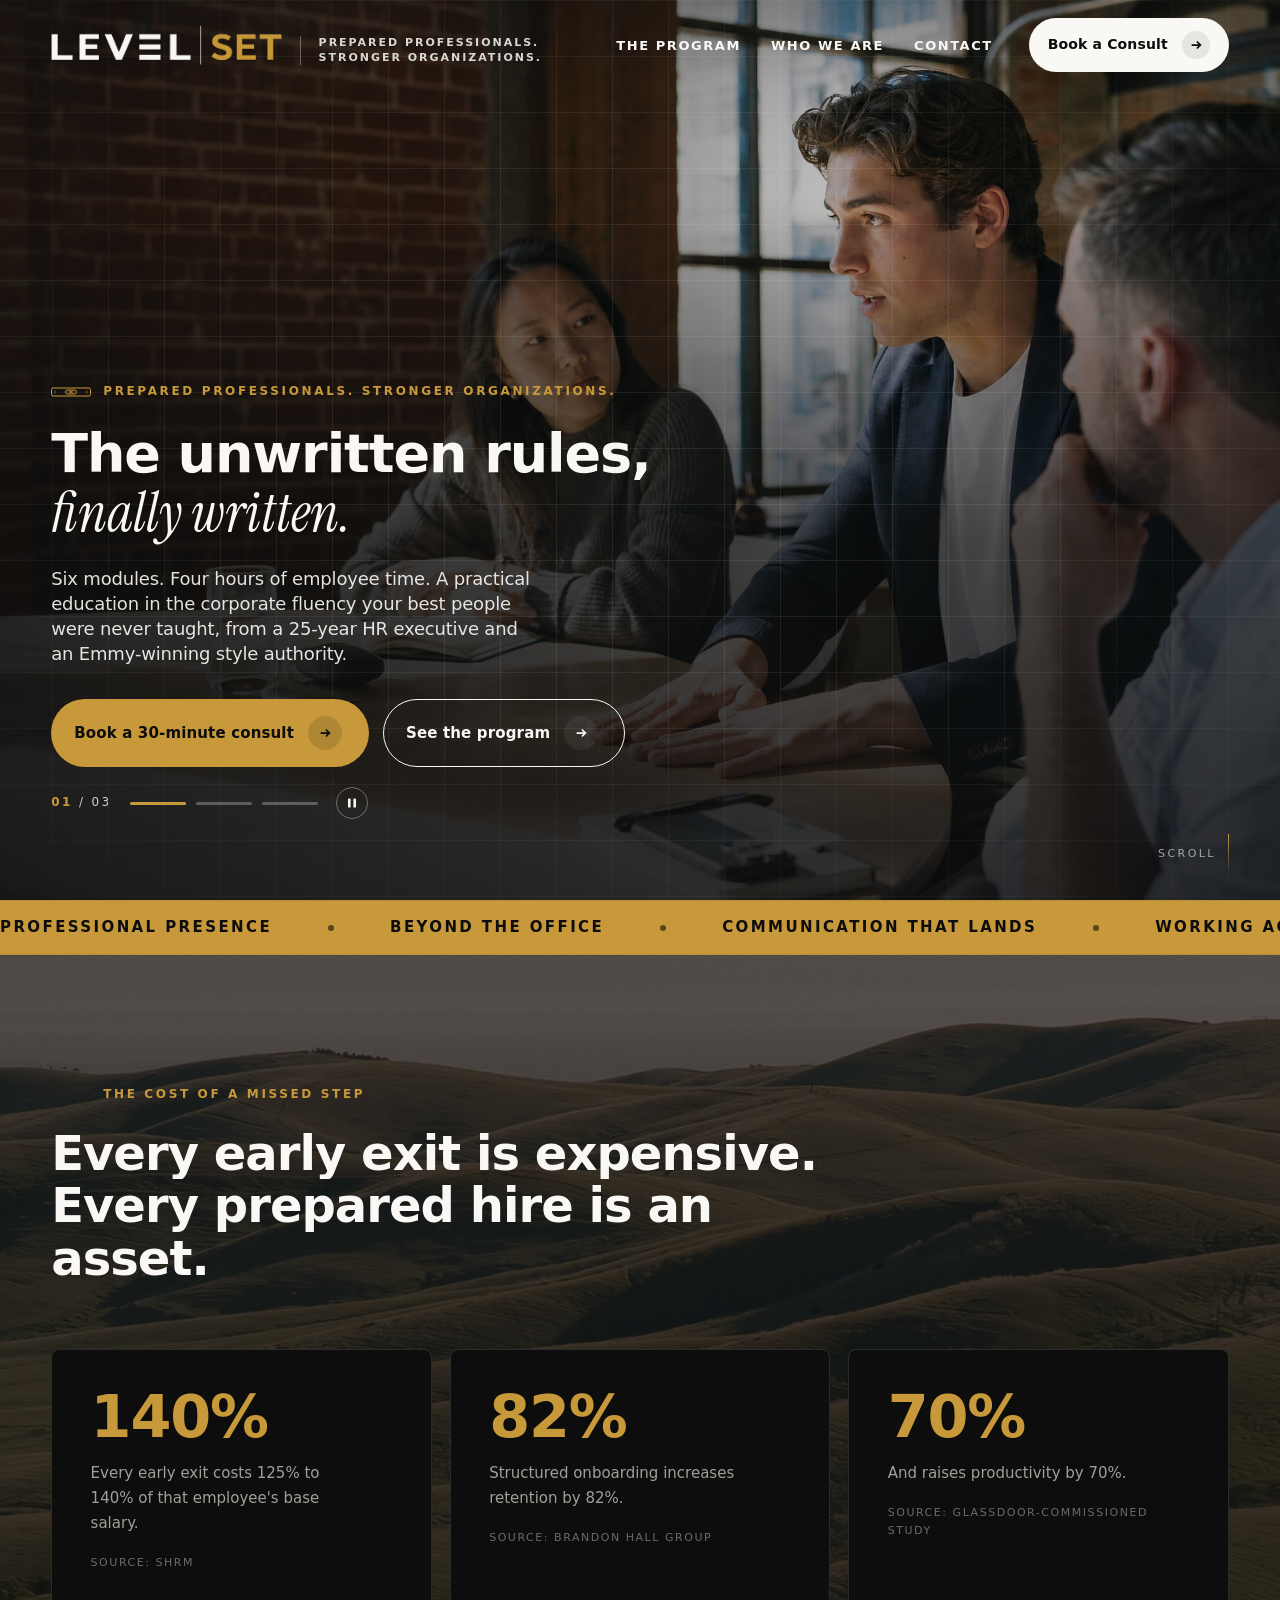
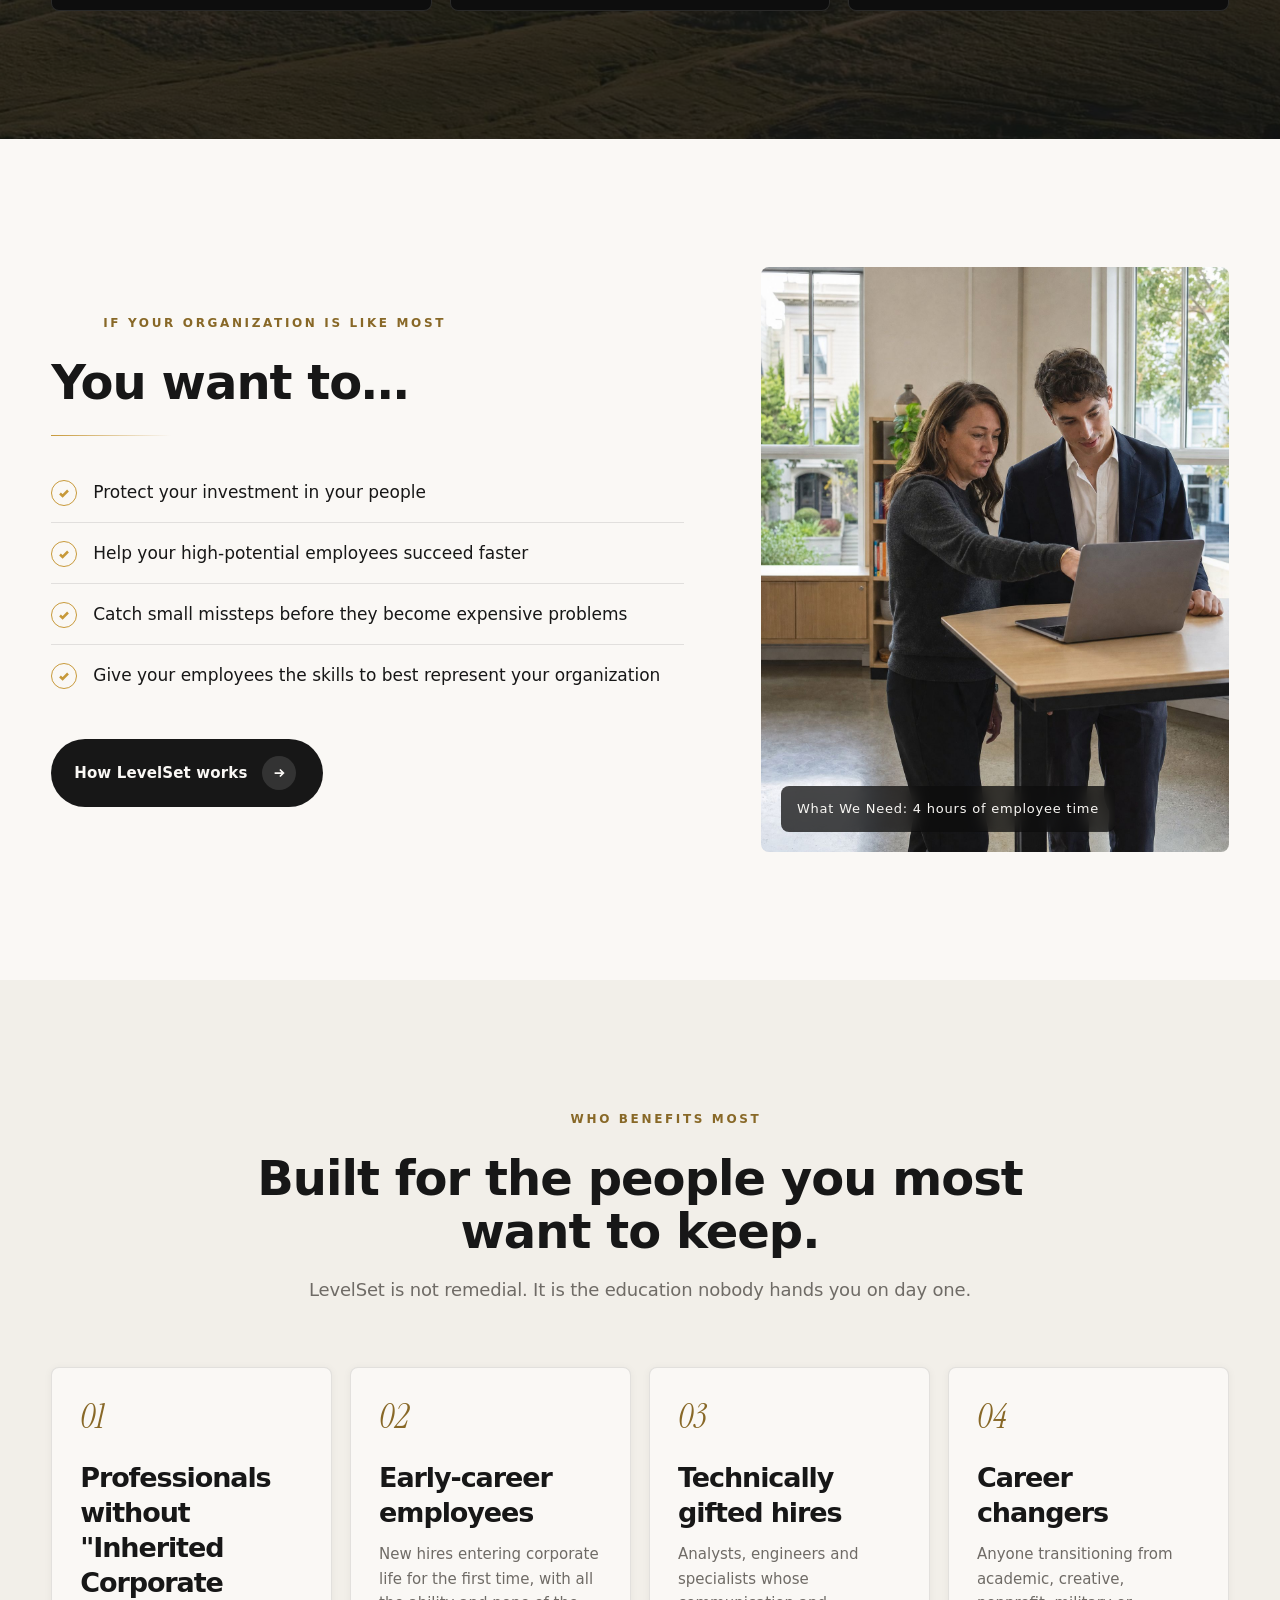
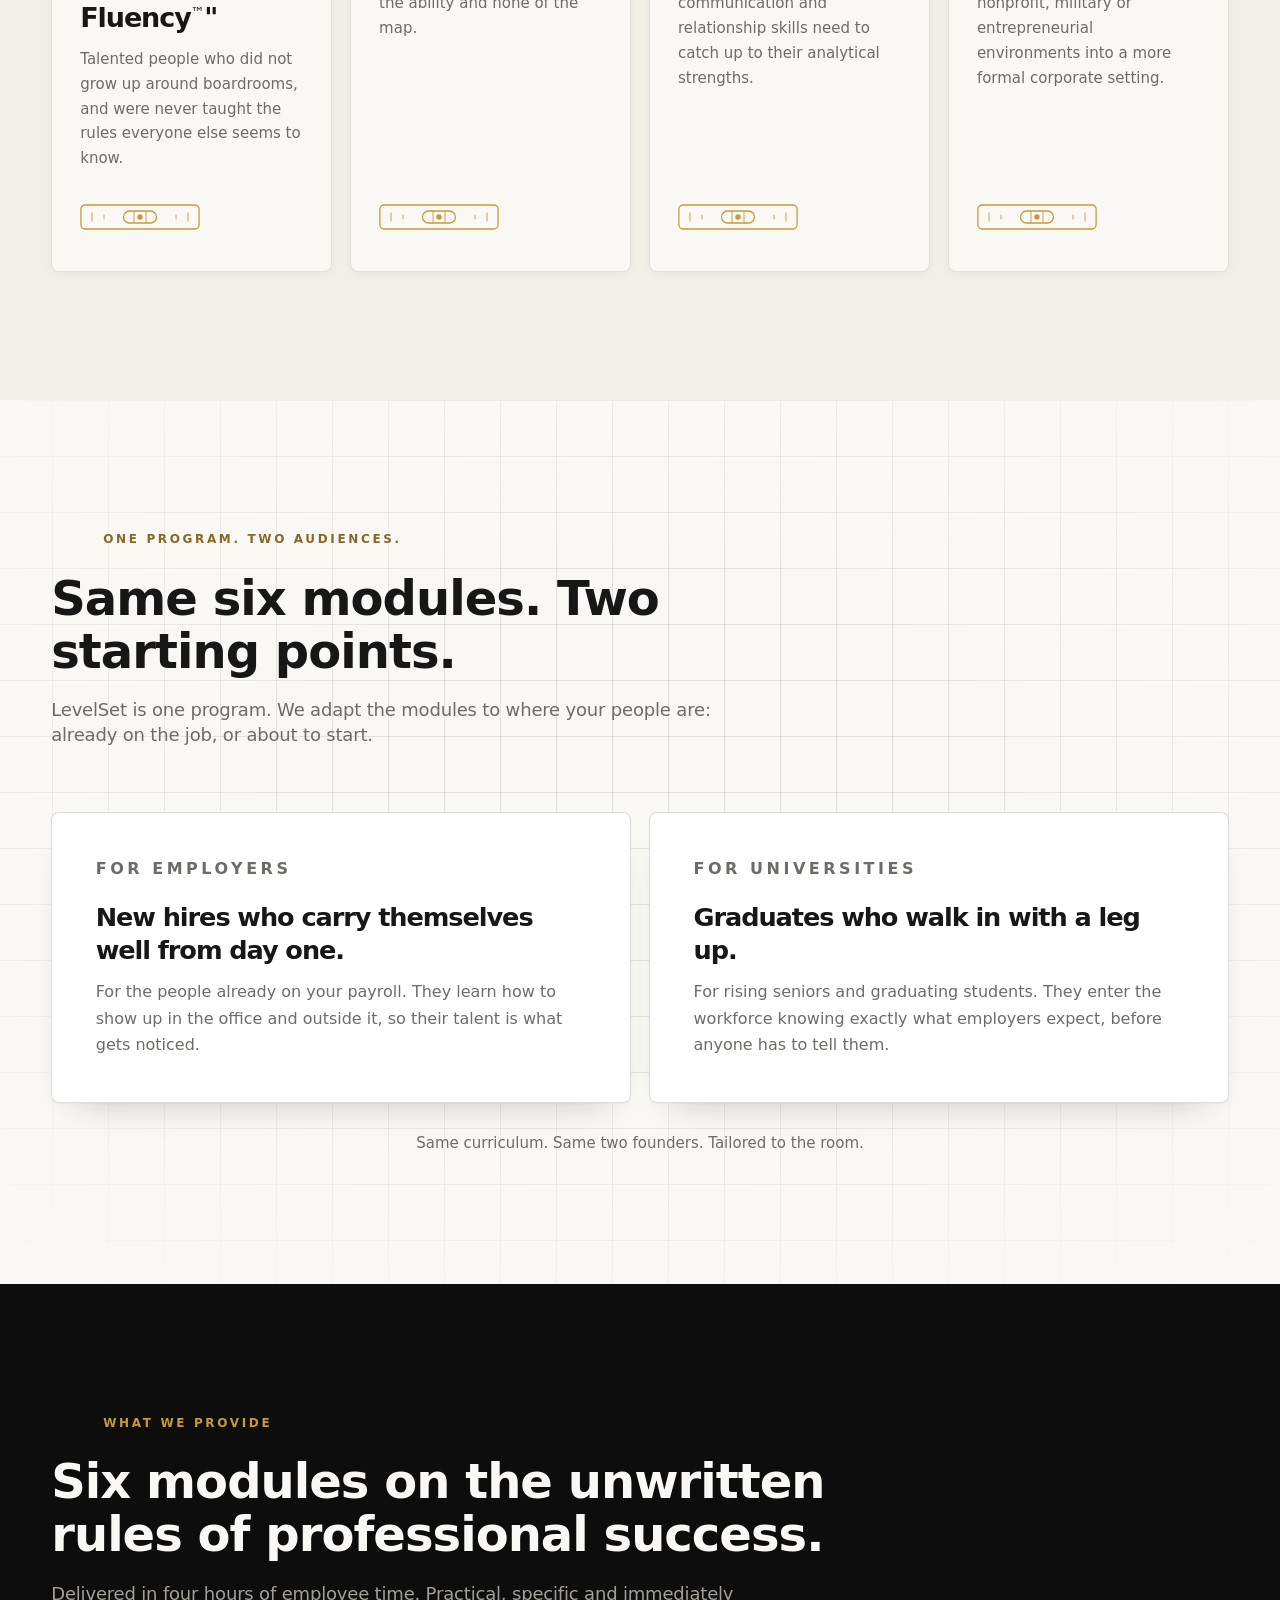
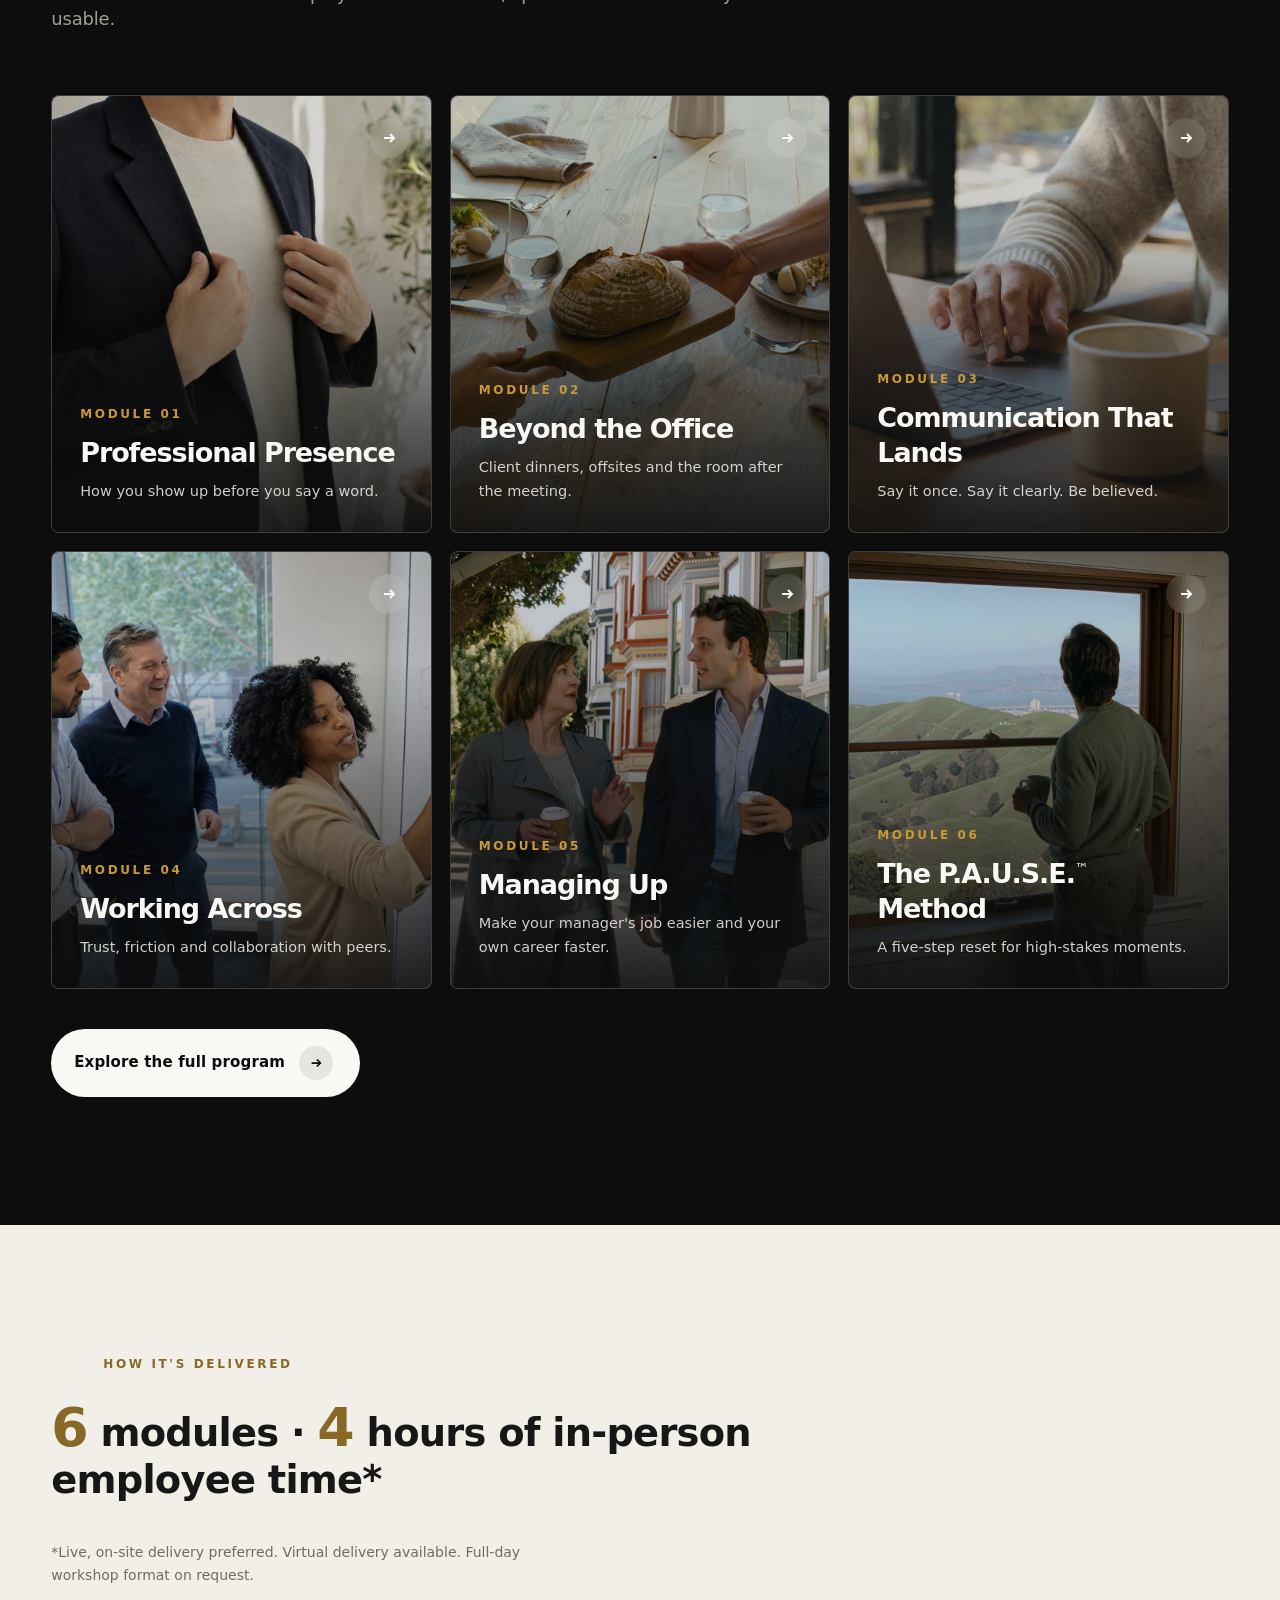
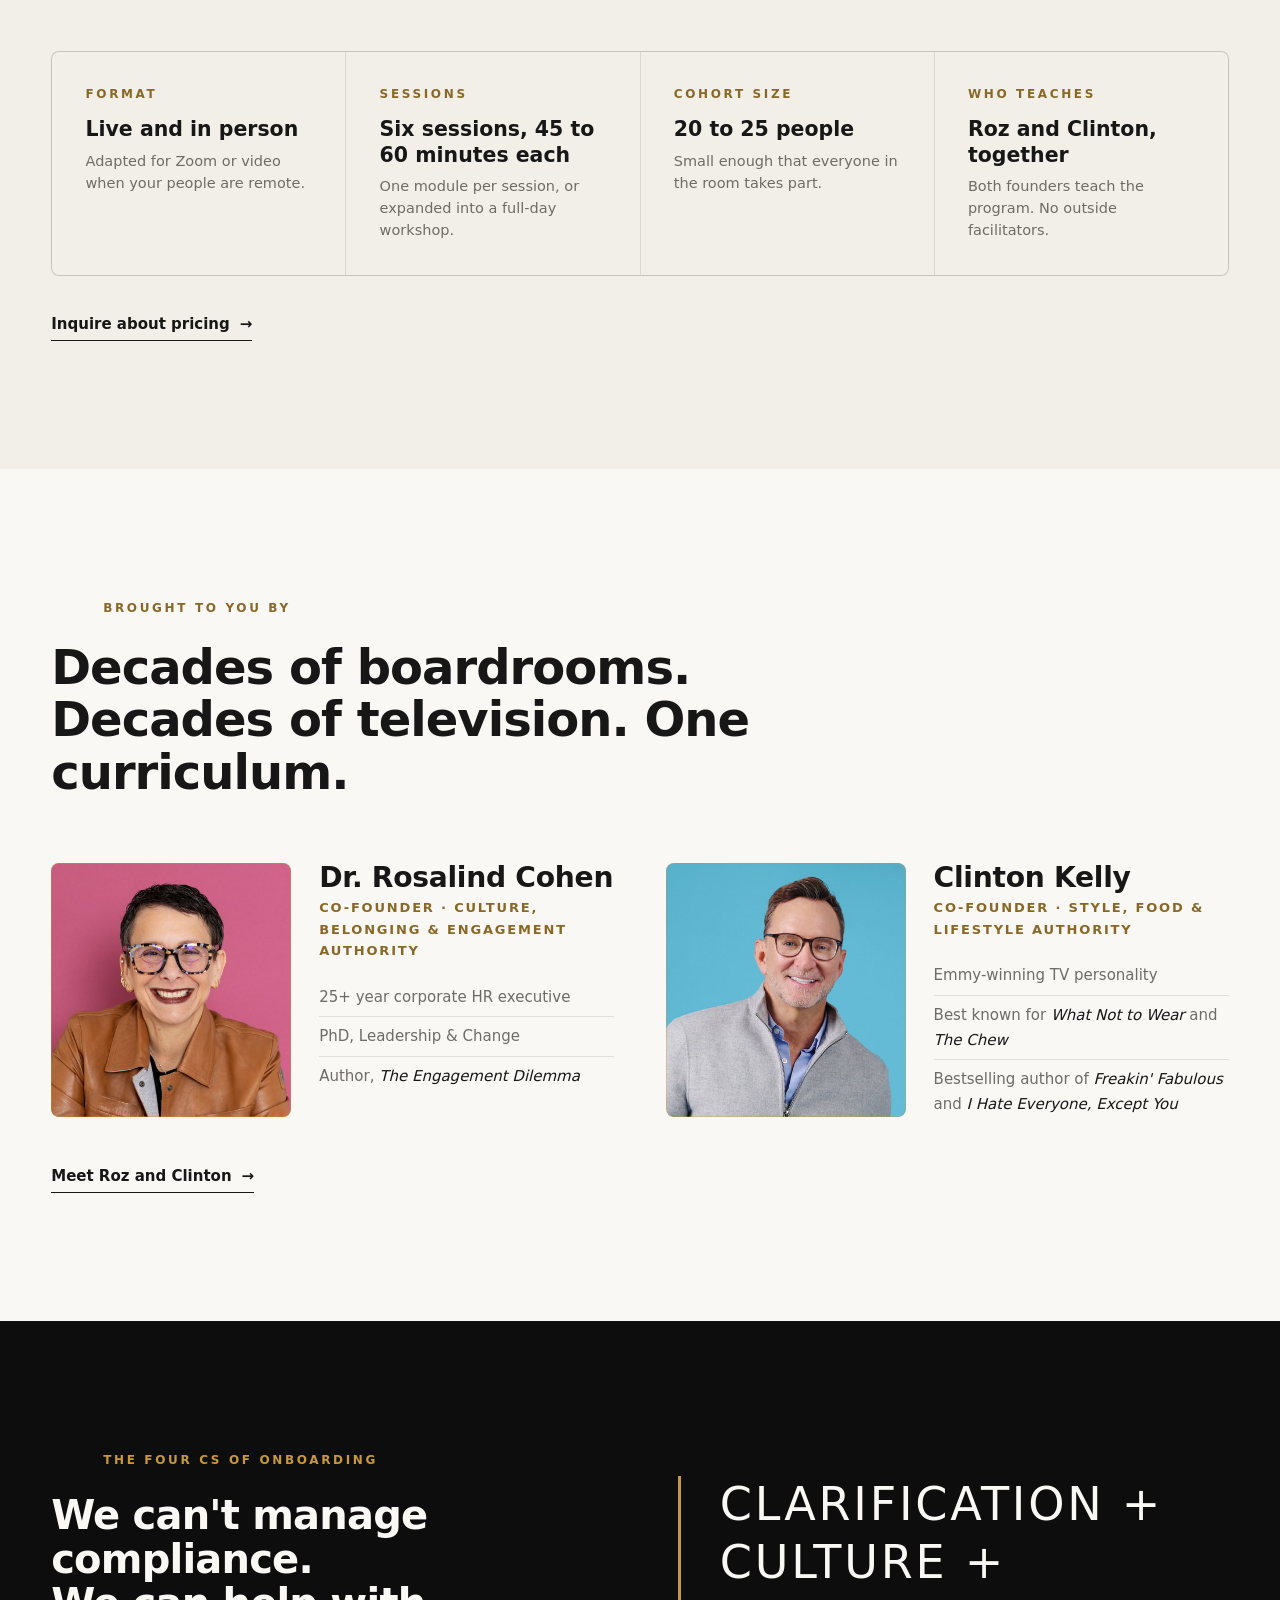
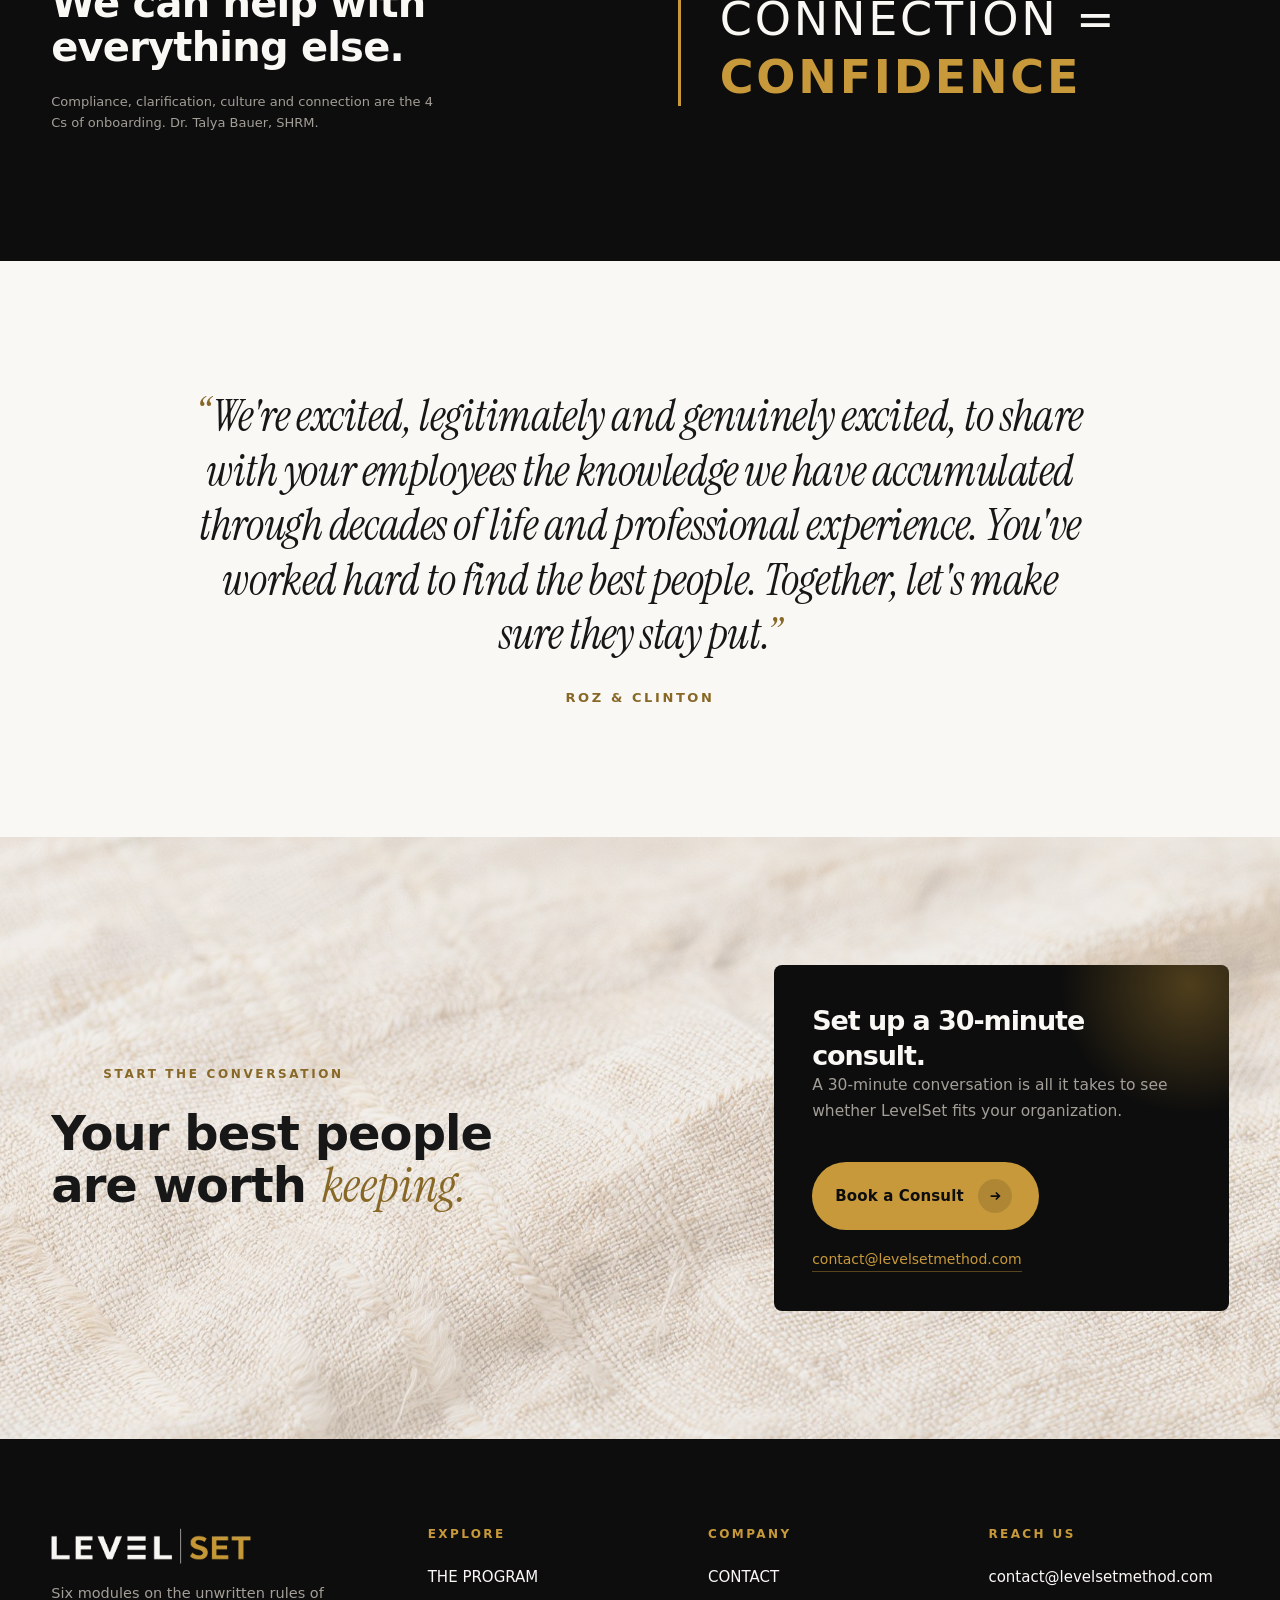
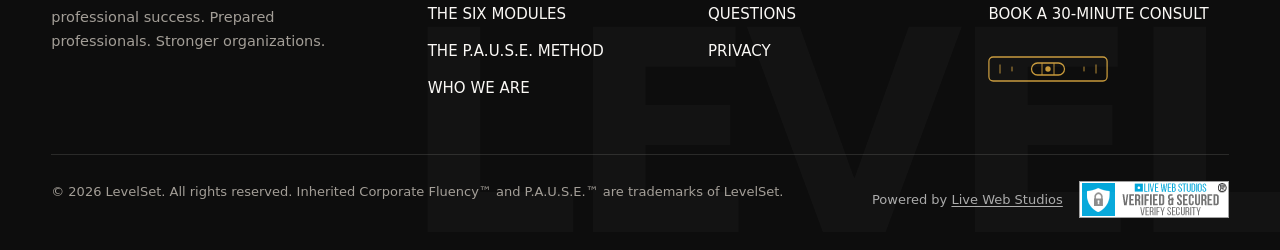
==== commit 3c02e50b: "Header: crop tagline from logo, larger mark, tagline as text Co-Authored-By: Claude Opus 5.5 <norepl" ====
--- a/index.html
+++ b/index.html
@@ -76,10 +76,13 @@
 <a class="skip" href="#main">Skip to content</a>
 <header class="header" id="top">
   <div class="container">
-    <a class="header__logo" href="index.html" aria-label="LevelSet home">
-      <img class="light" src="logo/levelset_logo_white.png" alt="LevelSet" width="1058" height="236">
-      <img class="dark" src="logo/levelset_logo_transparent.png" alt="" width="1058" height="236" aria-hidden="true">
-    </a>
+    <div class="header__brand">
+      <a class="header__logo" href="index.html" aria-label="LevelSet home">
+        <img class="light" src="logo/levelset_logo_white.png" alt="LevelSet" width="1058" height="188">
+        <img class="dark" src="logo/levelset_logo_transparent.png" alt="" width="1058" height="188" aria-hidden="true">
+      </a>
+      <p class="header__tagline" aria-hidden="true">Prepared professionals.<br>Stronger organizations.</p>
+    </div>
     <nav class="nav" aria-label="Primary">
       <ul class="nav__links">
         <li><a href="program.html">THE PROGRAM</a></li>
@@ -97,6 +100,7 @@
   <a href="about.html">WHO WE ARE</a>
   <a href="contact.html">CONTACT</a>
   <a class="mobile-nav__cta" href="mailto:contact@levelsetmethod.com">contact@levelsetmethod.com</a>
+  <p class="mobile-nav__tagline">Prepared professionals.<br>Stronger organizations.</p>
 </nav>
 <main id="main">
 
@@ -436,7 +440,7 @@
   <div class="container">
     <div class="footer__grid">
       <div>
-        <img class="footer__logo" src="logo/levelset_logo_white.png" alt="LevelSet" width="1058" height="236" loading="lazy">
+        <img class="footer__logo" src="logo/levelset_logo_white.png" alt="LevelSet" width="1058" height="188" loading="lazy">
         <p>Six modules on the unwritten rules of professional success. Prepared professionals. Stronger organizations.</p>
       </div>
       <div>
--- a/css/styles.css
+++ b/css/styles.css
@@ -186,18 +186,28 @@
   color:var(--cream);
 }
 .header .container{display:flex;align-items:center;justify-content:space-between;gap:24px}
-.header__logo{display:block;width:clamp(150px, 16vw, 196px);position:relative}
+.header__logo{display:block;width:clamp(170px, 18vw, 240px);position:relative;flex:none}
 .header__logo img{width:100%;transition:opacity .4s var(--ease)}
 .header__logo img.dark{position:absolute;inset:0;opacity:0}
+.header__brand{display:flex;align-items:flex-end;gap:18px;min-width:0}
+.header__tagline{
+  margin:0 0 4px;padding-left:18px;
+  border-left:1px solid rgba(250,248,245,.4);
+  font-family:var(--font-body);font-weight:700;font-size:11px;letter-spacing:.18em;
+  text-transform:uppercase;line-height:1.35;white-space:nowrap;
+  opacity:.85;transition:opacity .4s var(--ease), border-color .5s var(--ease);
+}
+.header.is-solid .header__tagline, .header.is-light .header__tagline{border-left-color:rgba(13,13,13,.25)}
+@media (max-width:1180px){.header__tagline{display:none}}
 .header.is-solid, .header.is-light{background:rgba(250,248,245,.86);backdrop-filter:blur(14px);-webkit-backdrop-filter:blur(14px);color:var(--ink);box-shadow:0 1px 0 var(--line);padding-block:12px}
 .header.is-solid .header__logo img.light, .header.is-light .header__logo img.light{opacity:0}
 .header.is-solid .header__logo img.dark, .header.is-light .header__logo img.dark{opacity:1}
 .nav{display:flex;align-items:center;gap:36px}
 .nav__links{display:flex;gap:30px}
-.nav__links a{font-weight:700;font-size:13px;letter-spacing:.12em;position:relative;padding-block:6px}
+.nav__links a{font-weight:700;font-size:13px;letter-spacing:.12em;position:relative;padding-block:6px;white-space:nowrap}
 .nav__links a::after{content:"";position:absolute;left:0;bottom:0;height:1px;width:100%;background:var(--gold);transform:scaleX(0);transform-origin:left;transition:transform .4s var(--ease)}
 .nav__links a:hover::after, .nav__links a[aria-current="page"]::after{transform:scaleX(1)}
-.nav .btn{padding:12px 18px 12px 18px;font-size:14px}
+.nav .btn{padding:12px 18px 12px 18px;font-size:14px;white-space:nowrap}
 .nav .btn .arrow{width:28px;height:28px}
 .header:not(.is-solid):not(.is-light) .nav .btn{--bg:var(--cream);--fg:var(--black)}
 .header:not(.is-solid):not(.is-light) .nav .btn .arrow{background:rgba(0,0,0,.08)}
@@ -220,6 +230,8 @@
   .mobile-nav.is-open a{opacity:1;transform:none}
   .mobile-nav a:nth-child(1){transition-delay:.15s}.mobile-nav a:nth-child(2){transition-delay:.22s}.mobile-nav a:nth-child(3){transition-delay:.29s}.mobile-nav a:nth-child(4){transition-delay:.36s}
   .mobile-nav .mobile-nav__cta{margin-top:30px;font-family:var(--font-body);font-size:16px;color:var(--gold-ink)}
+  .mobile-nav__tagline{position:absolute;left:var(--gutter);right:var(--gutter);bottom:var(--gutter);margin:0;font-size:11px;font-weight:700;letter-spacing:.18em;text-transform:uppercase;line-height:1.6;opacity:0;transition:opacity .5s var(--ease) .45s}
+  .mobile-nav.is-open .mobile-nav__tagline{opacity:.7}
   .header.menu-open{color:var(--cream);background:transparent;box-shadow:none;backdrop-filter:none}
   .header.menu-open .header__logo img.dark{opacity:0}
   .header.menu-open .header__logo img.light{opacity:1}
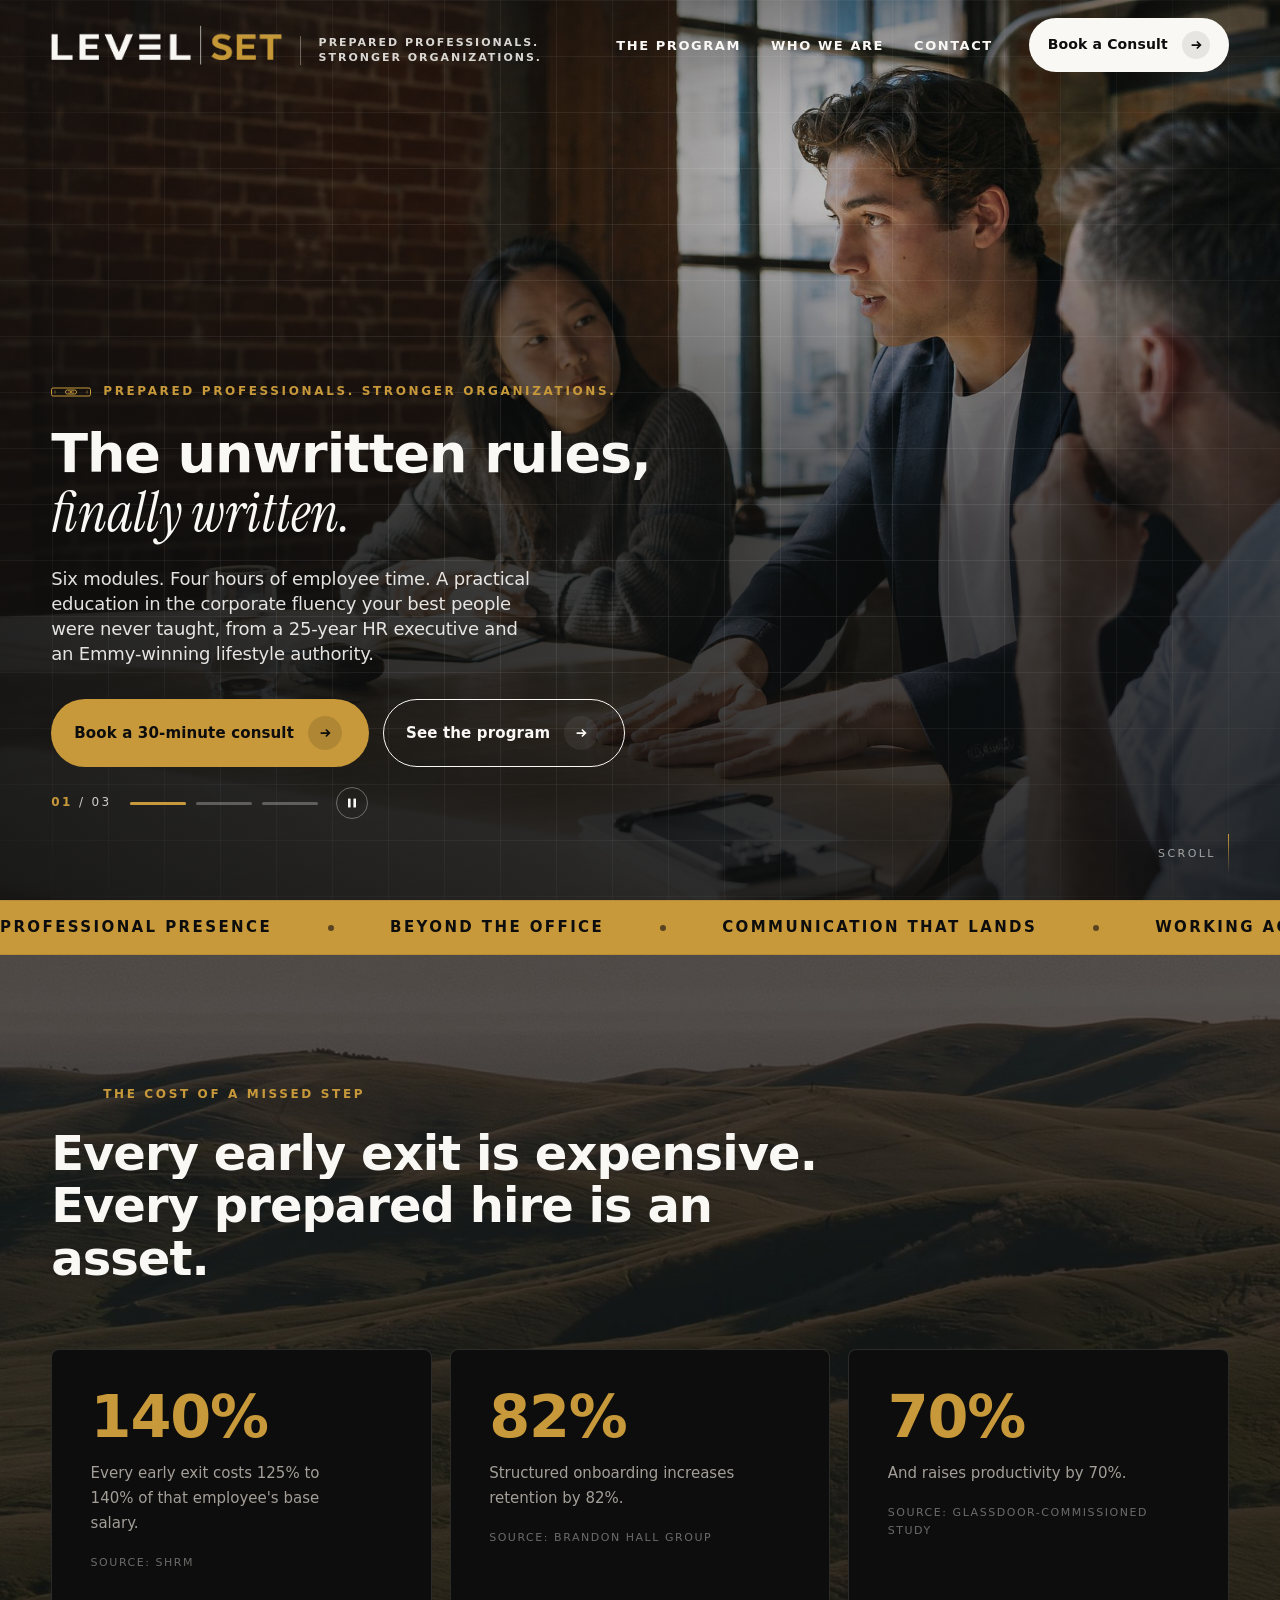
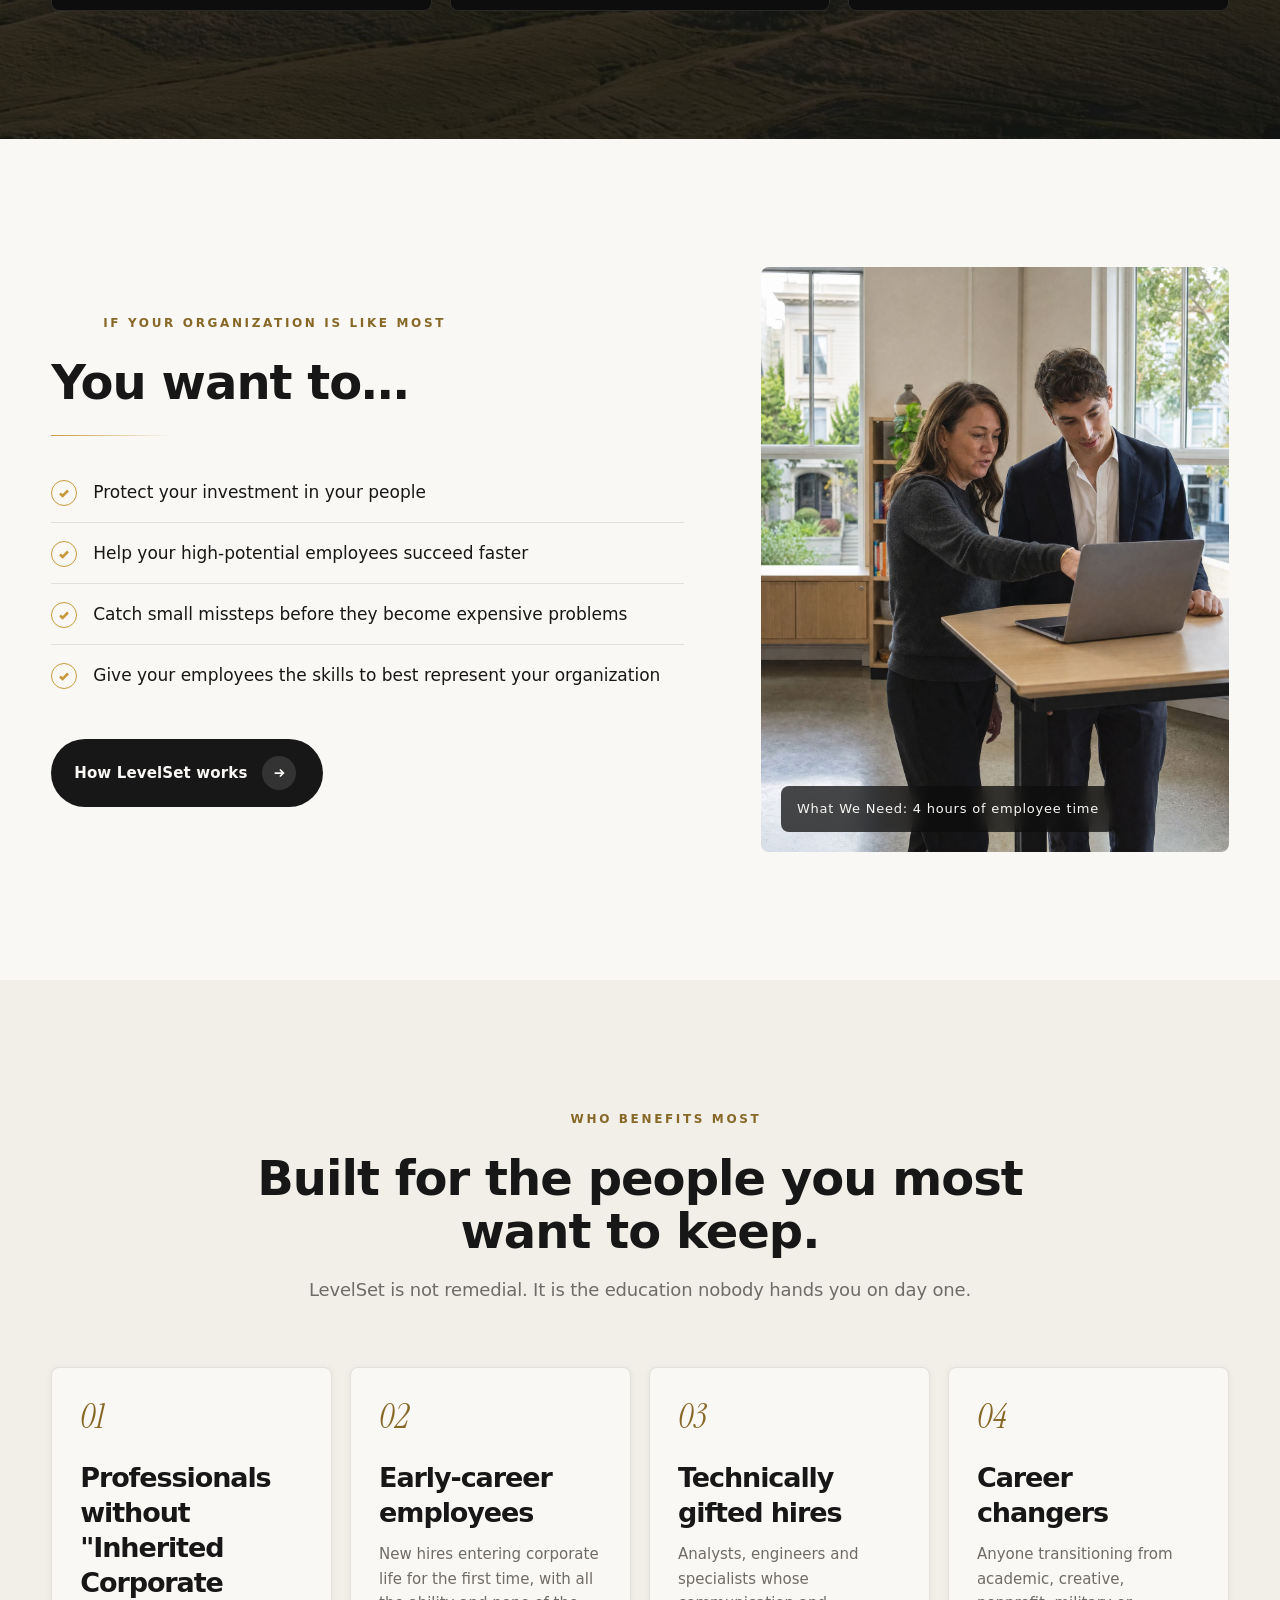
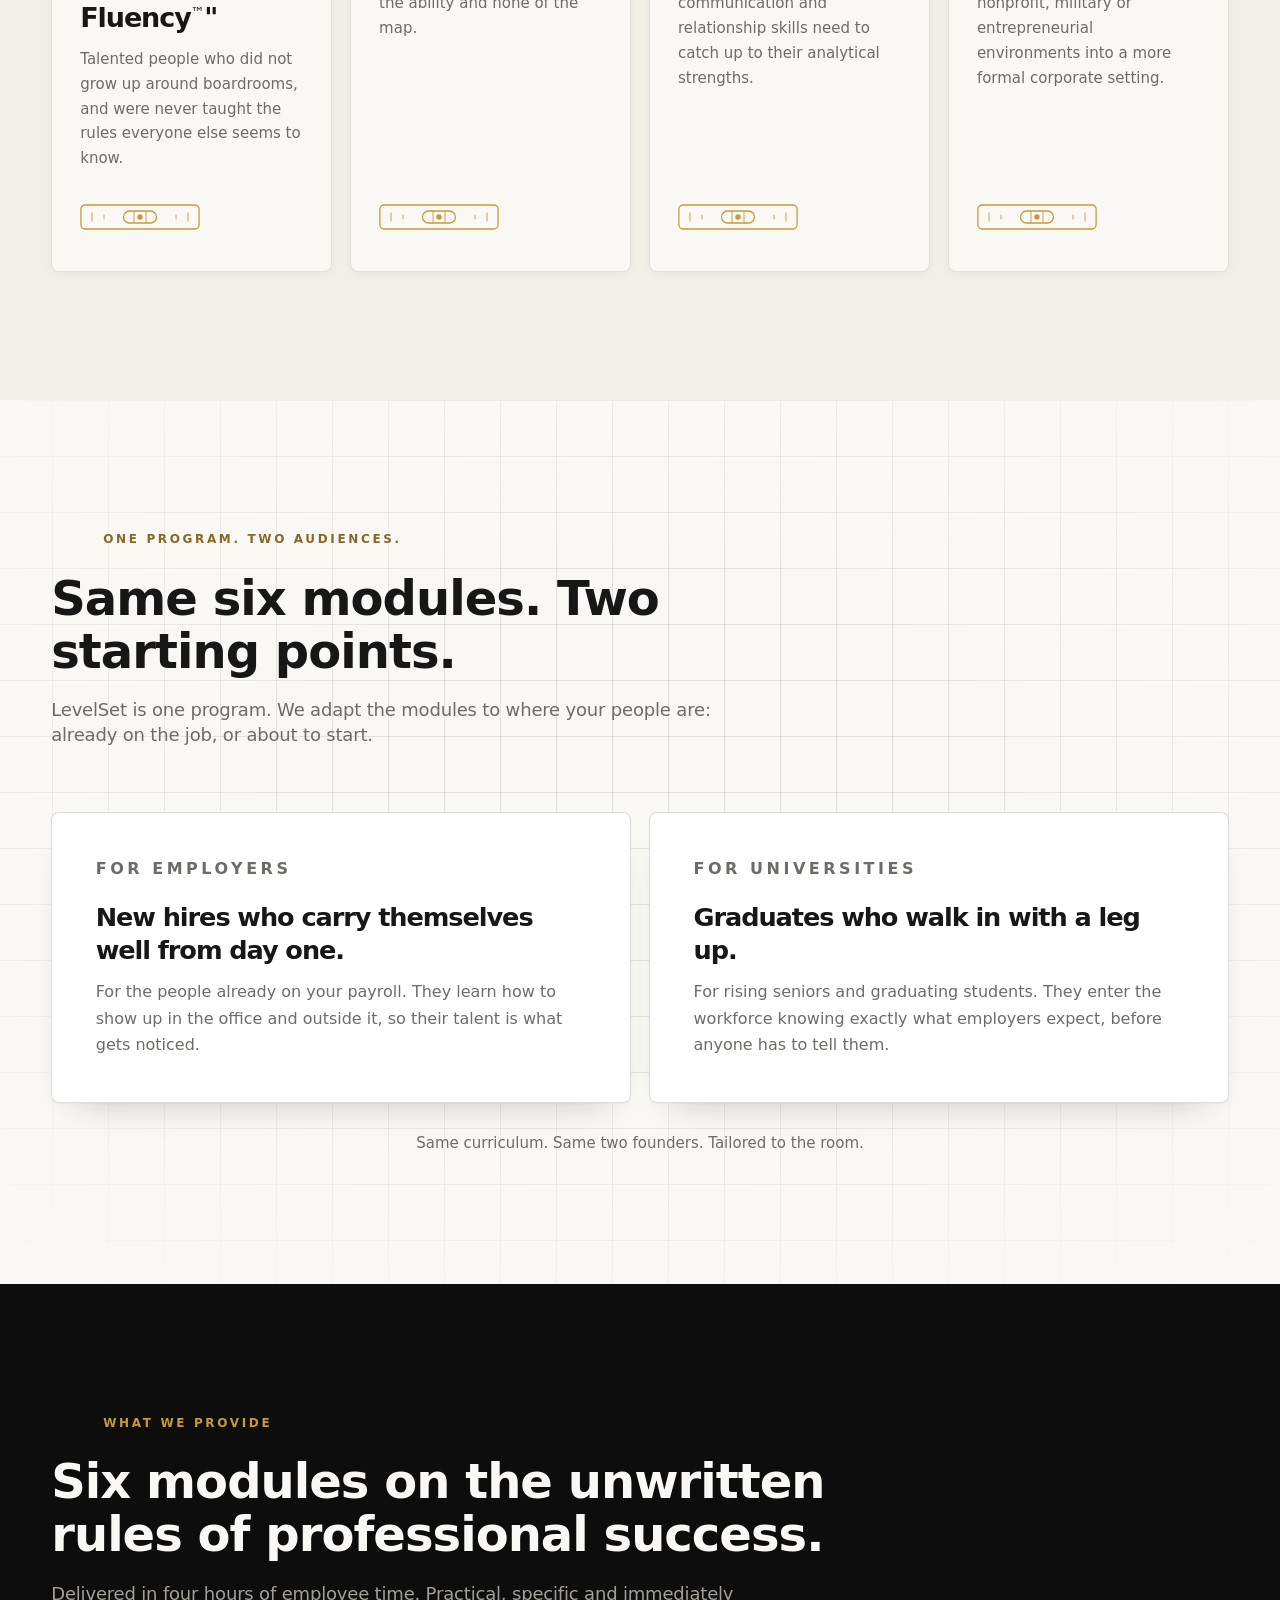
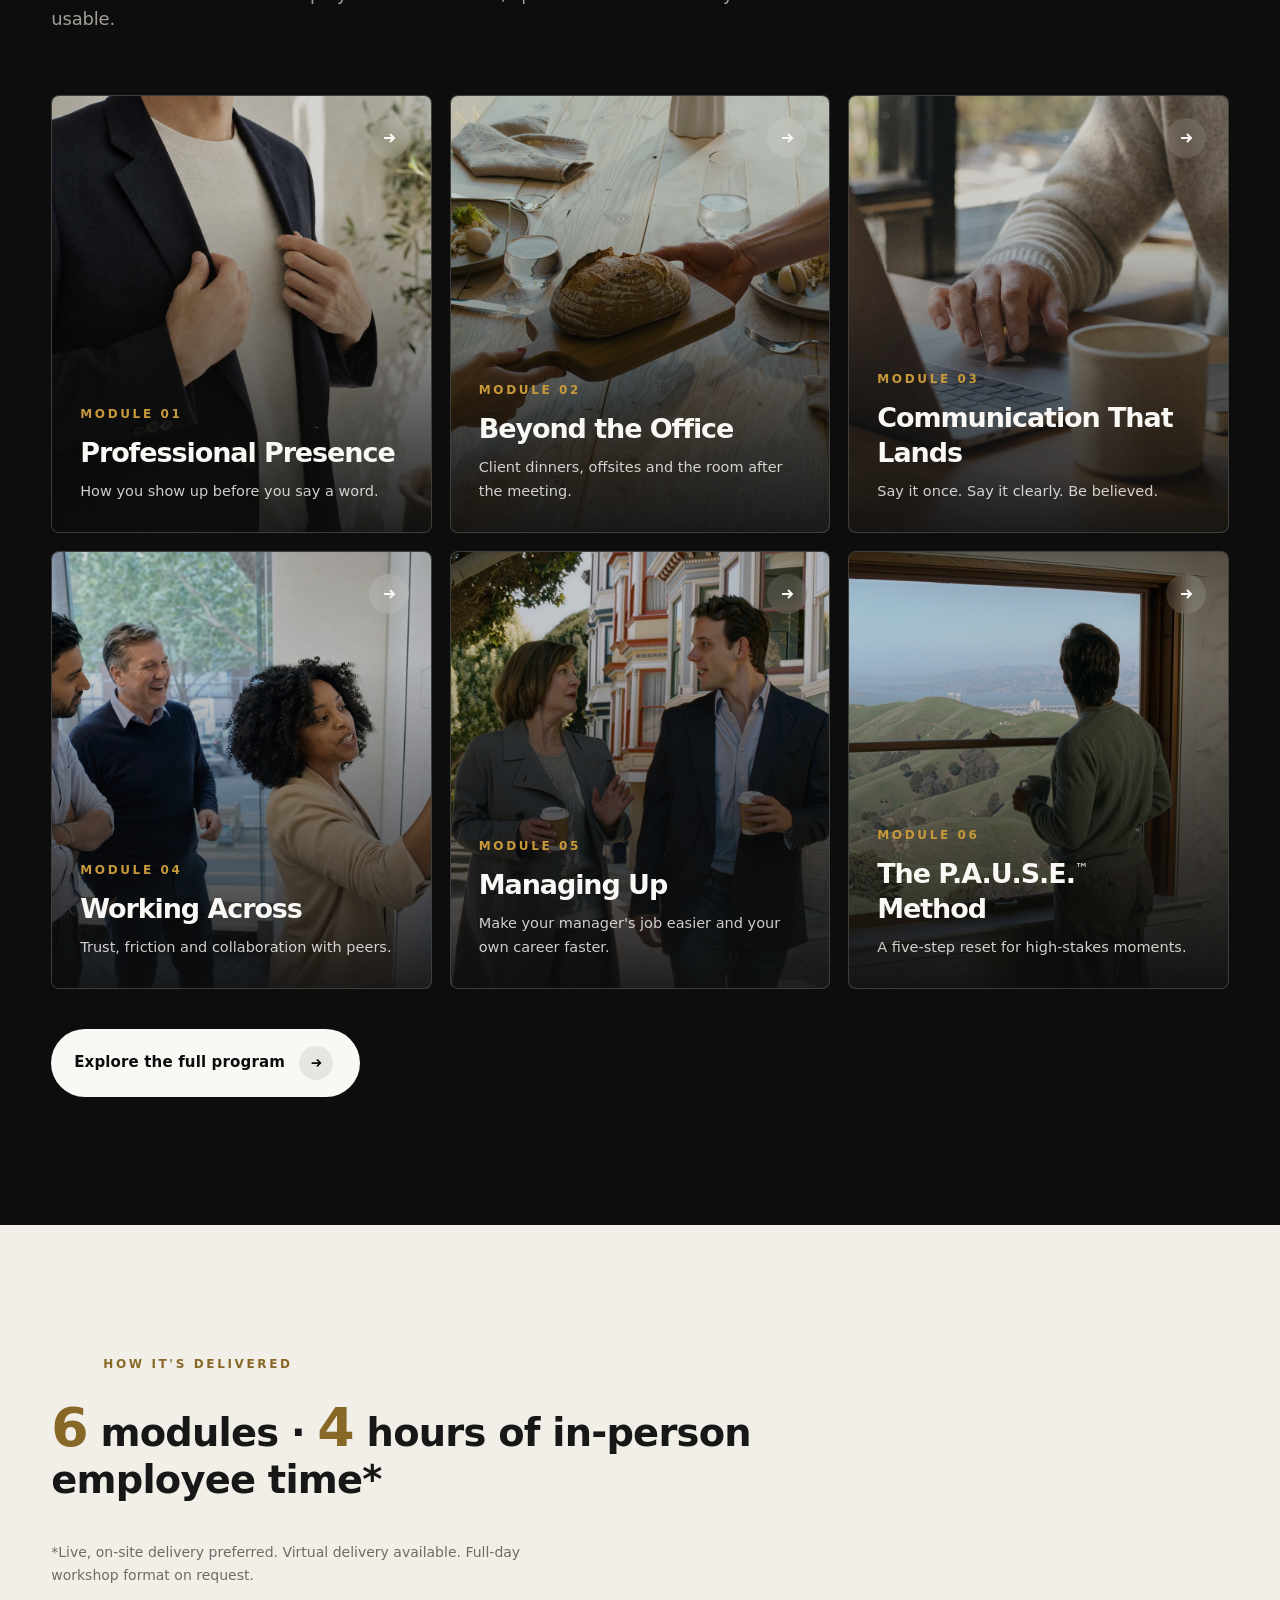
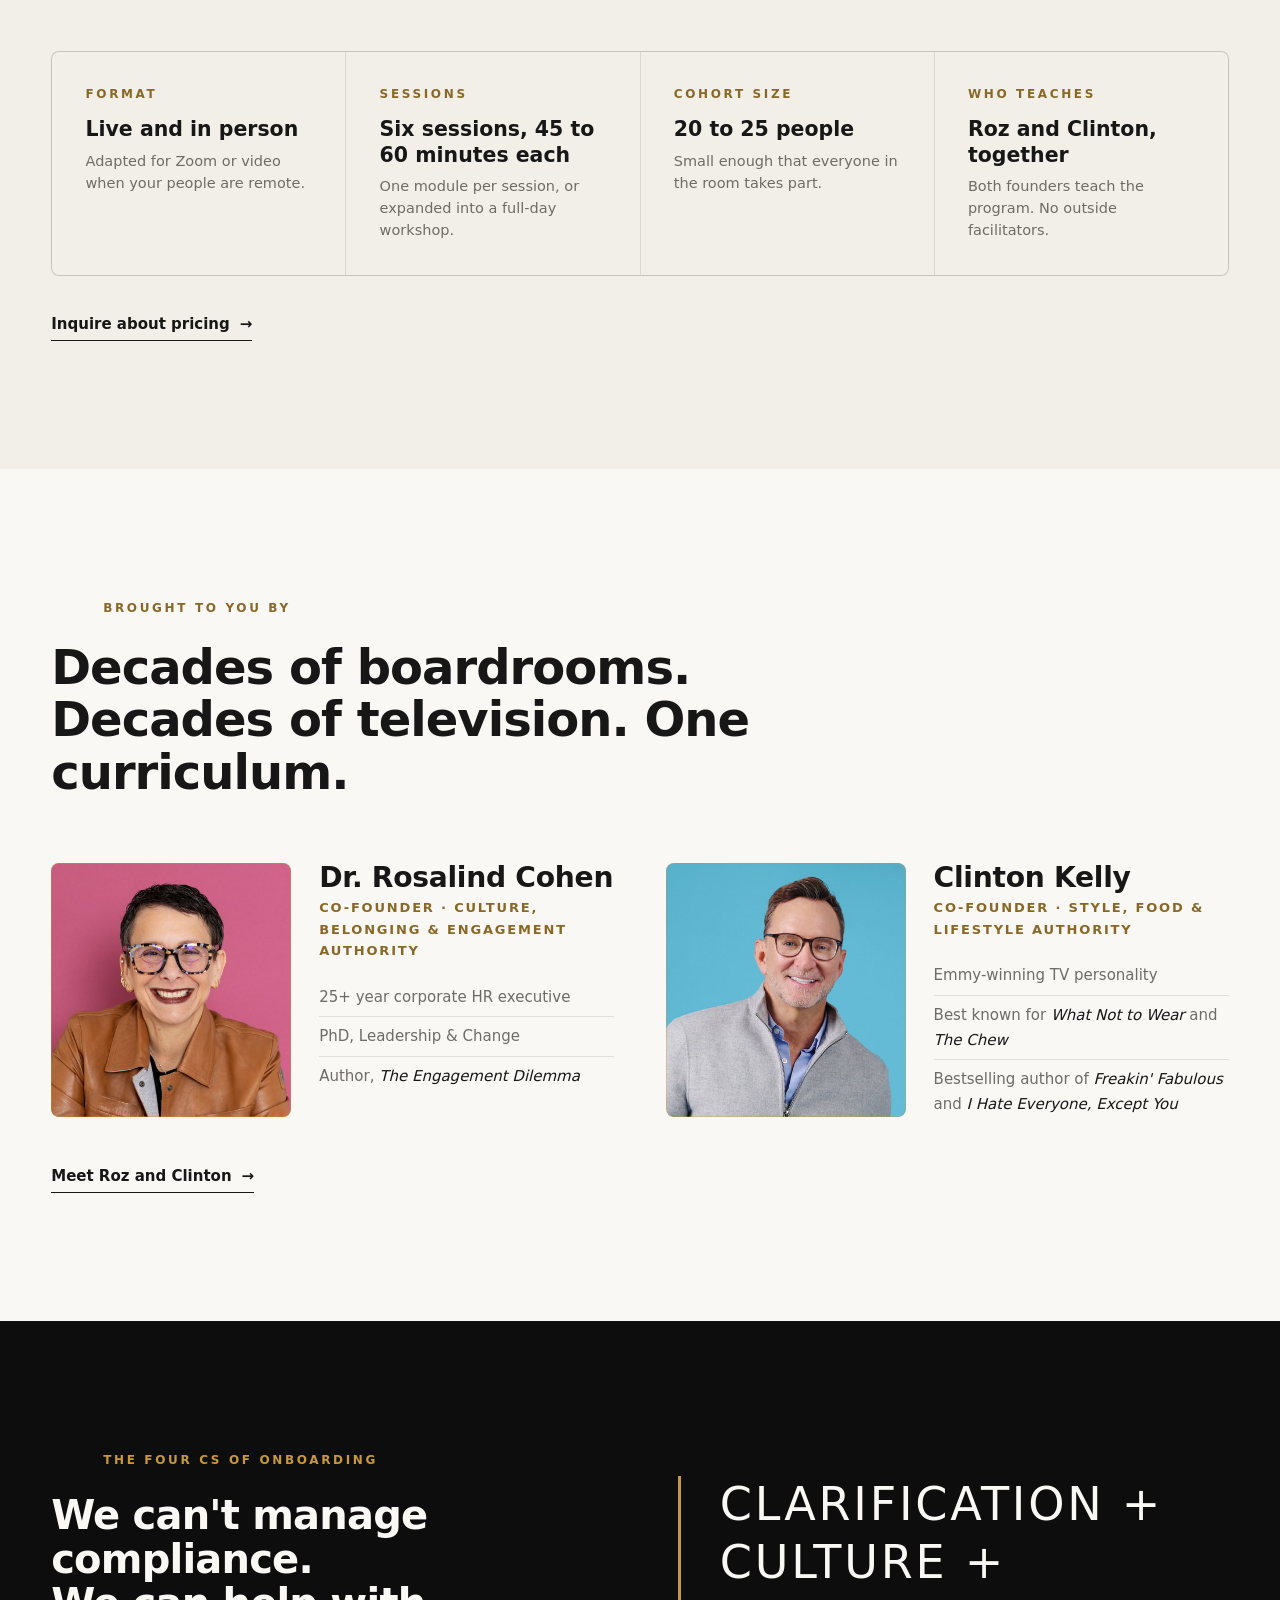
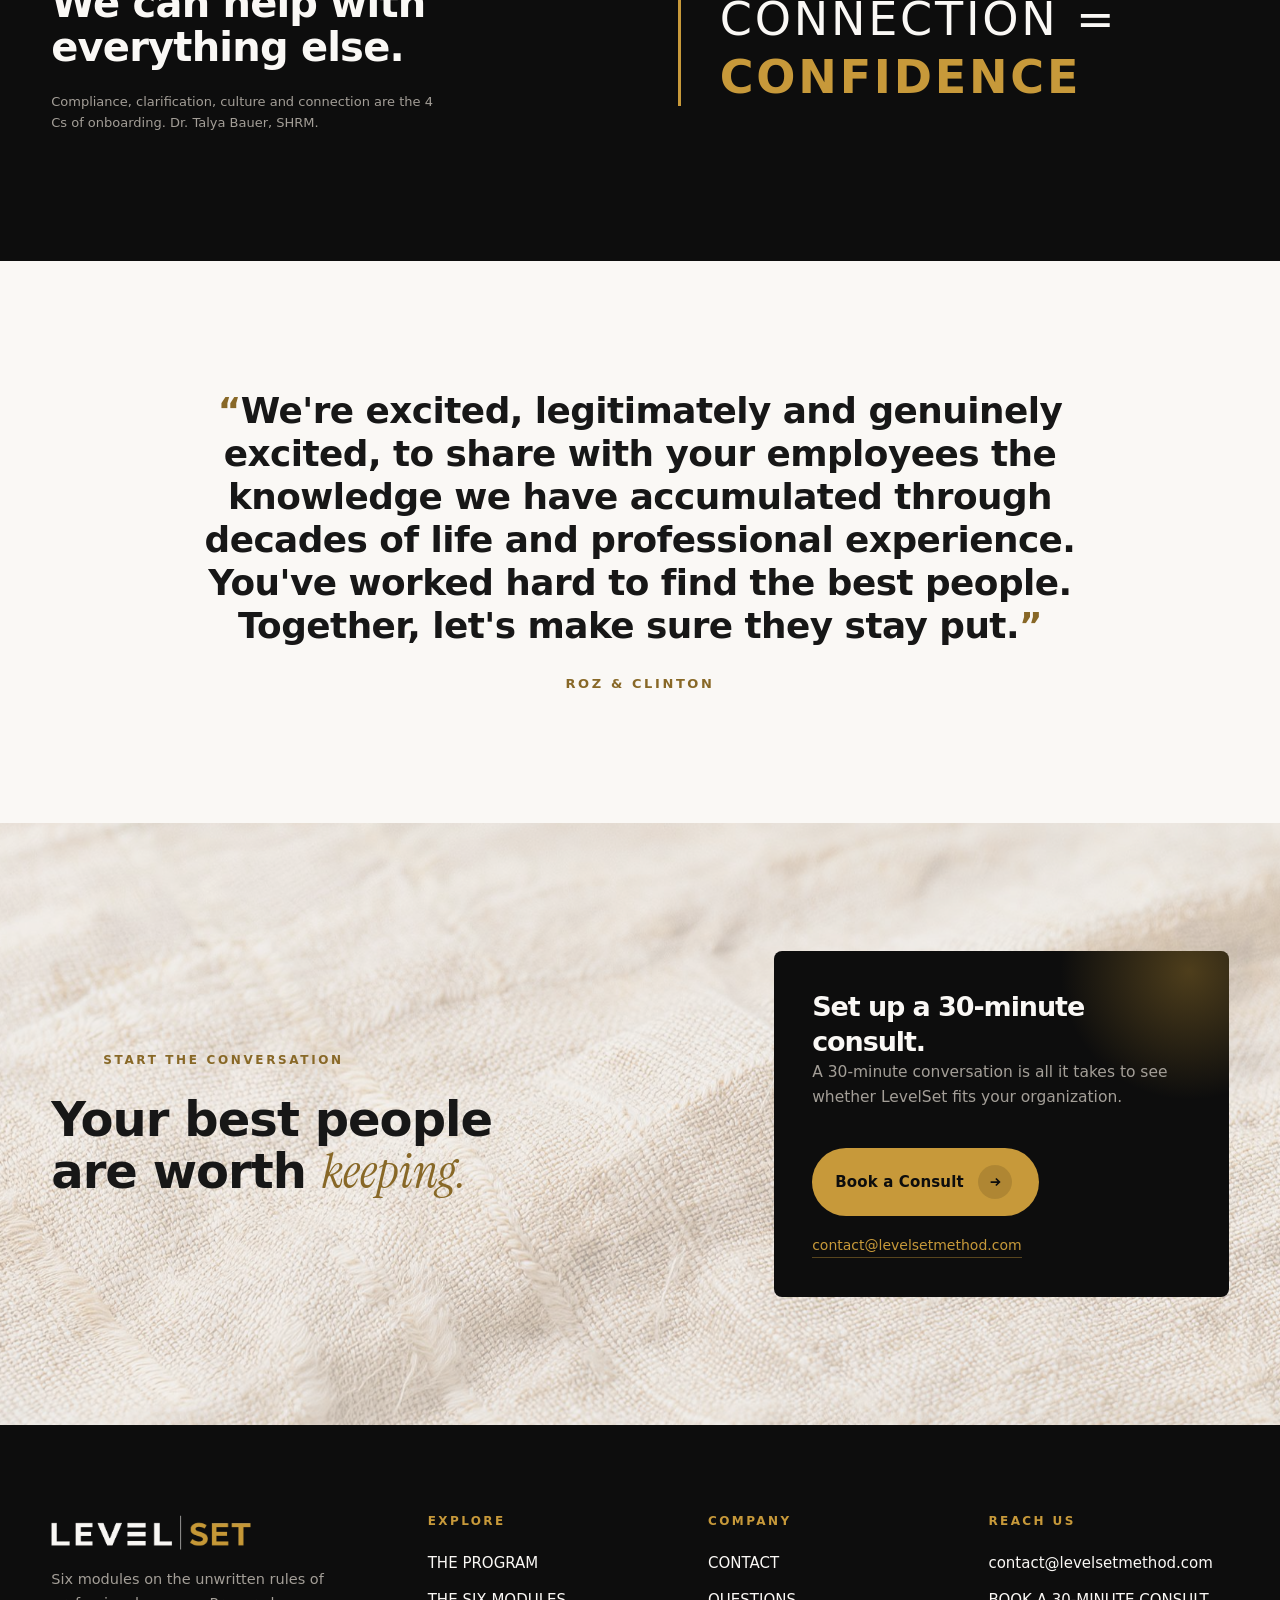
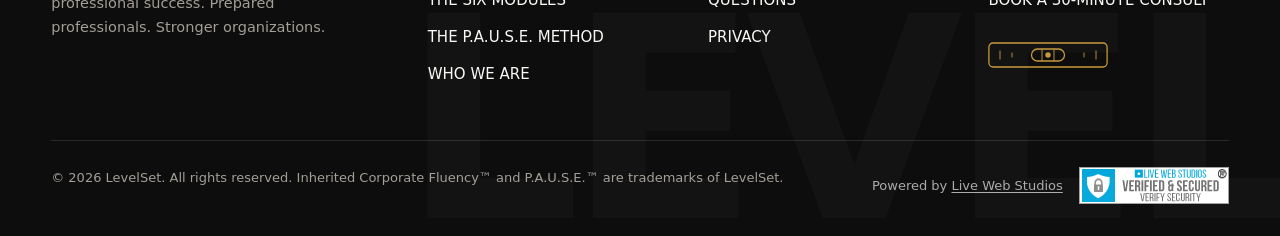
==== commit 0eed22c8: "About: new pull quote, upright sans; lifestyle authority Co-Authored-By: Claude Opus 5.5 <noreply@an" ====
--- a/index.html
+++ b/index.html
@@ -127,7 +127,7 @@
           <p class="hero__title" role="heading" aria-level="2">Ready on day one. <span class="serif">Not year three.</span></p>
         </div>
       </div>
-      <p class="hero__copy">Six modules. Four hours of employee time. A practical education in the corporate fluency your best people were never taught, from a 25-year HR executive and an Emmy-winning style authority.</p>
+      <p class="hero__copy">Six modules. Four hours of employee time. A practical education in the corporate fluency your best people were never taught, from a 25-year HR executive and an Emmy-winning lifestyle authority.</p>
     </div>
     <div class="hero__bottom">
       <div class="btn-row">
--- a/css/styles.css
+++ b/css/styles.css
@@ -587,7 +587,7 @@
    Quote / pull
    ------------------------------------------------------------------------- */
 .pull{max-width:900px;margin-inline:auto;text-align:center}
-.pull blockquote{margin:0;font-family:var(--font-serif);font-style:italic;font-size:clamp(26px, 3.4vw, 46px);line-height:1.25;letter-spacing:-.01em}
+.pull blockquote{margin:0;font-family:var(--font-display);font-style:normal;font-weight:600;font-size:clamp(24px, 2.8vw, 40px);line-height:1.2;letter-spacing:-.015em}
 .pull blockquote::before{content:"“";color:var(--gold-ink);}
 .pull blockquote::after{content:"”";color:var(--gold-ink)}
 .pull cite{display:block;margin-top:26px;font-style:normal;font-size:13px;letter-spacing:.2em;text-transform:uppercase;color:var(--gold-ink);font-weight:700}
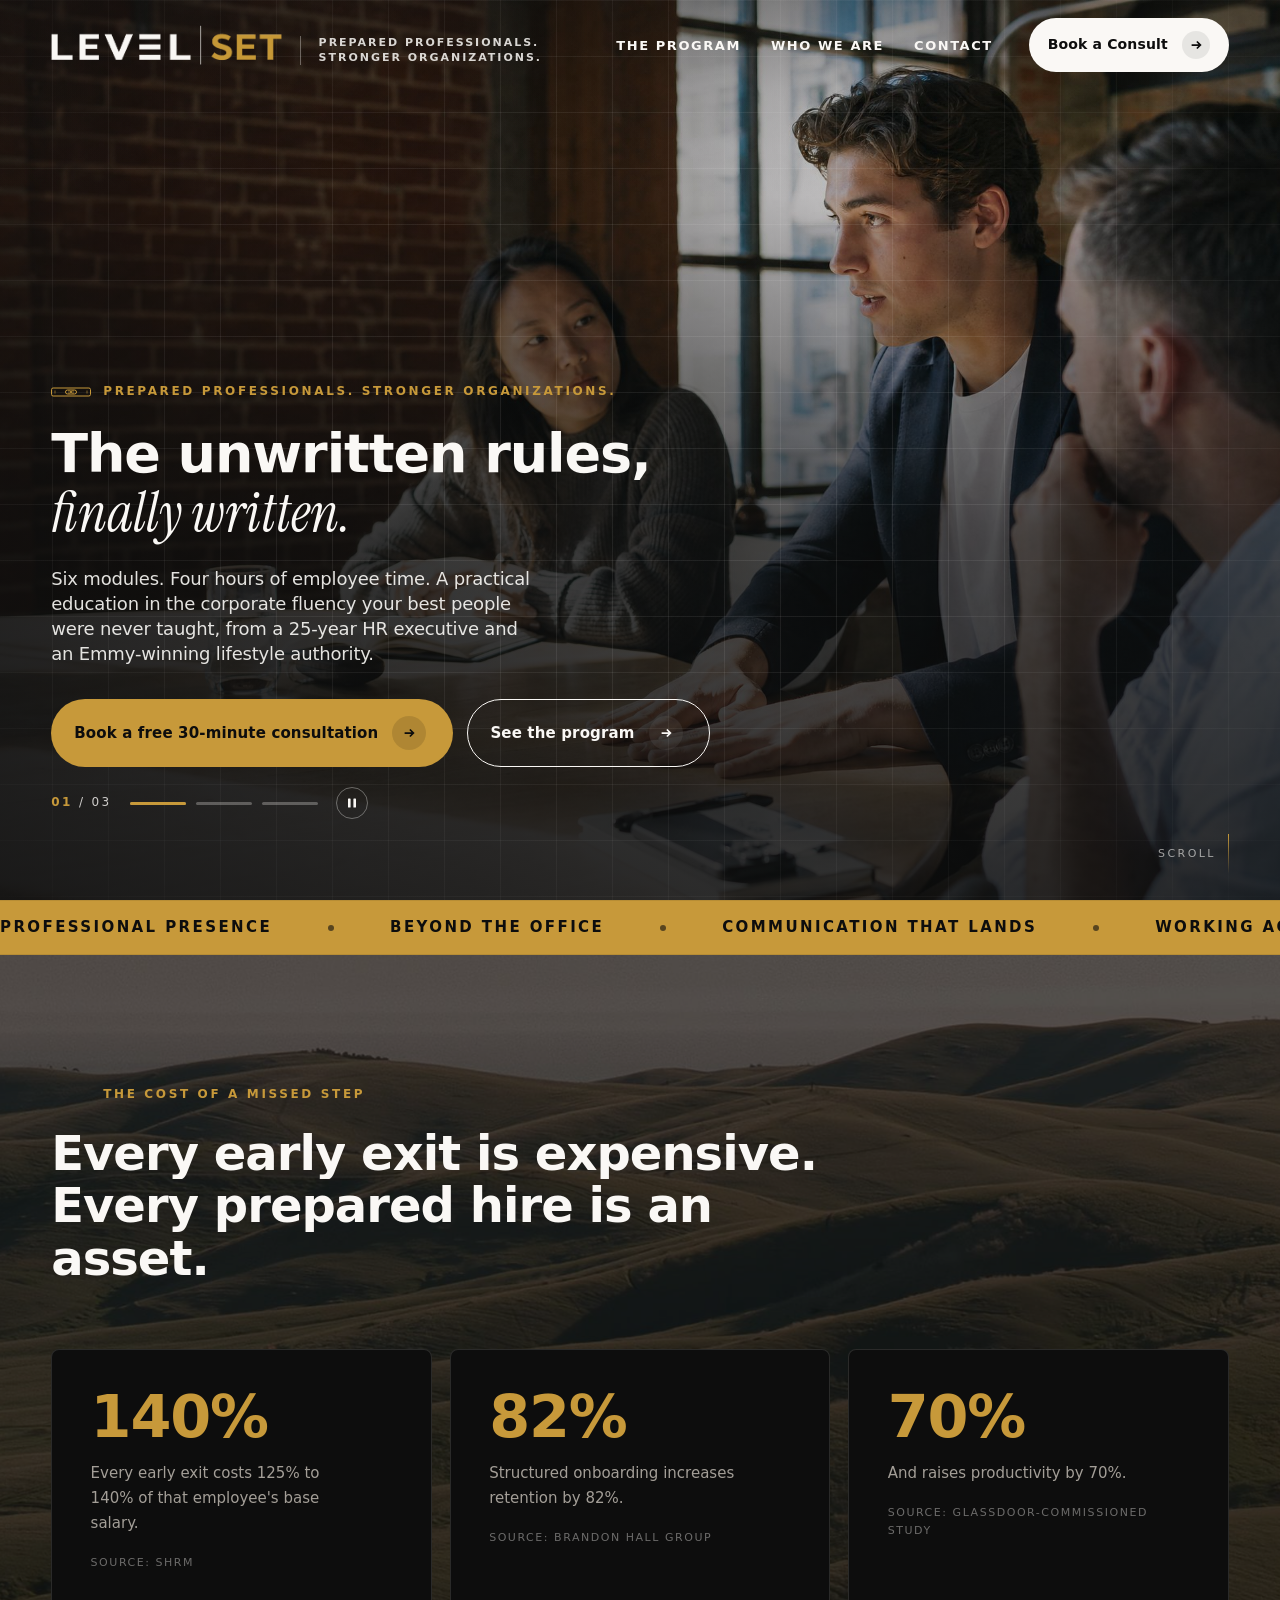
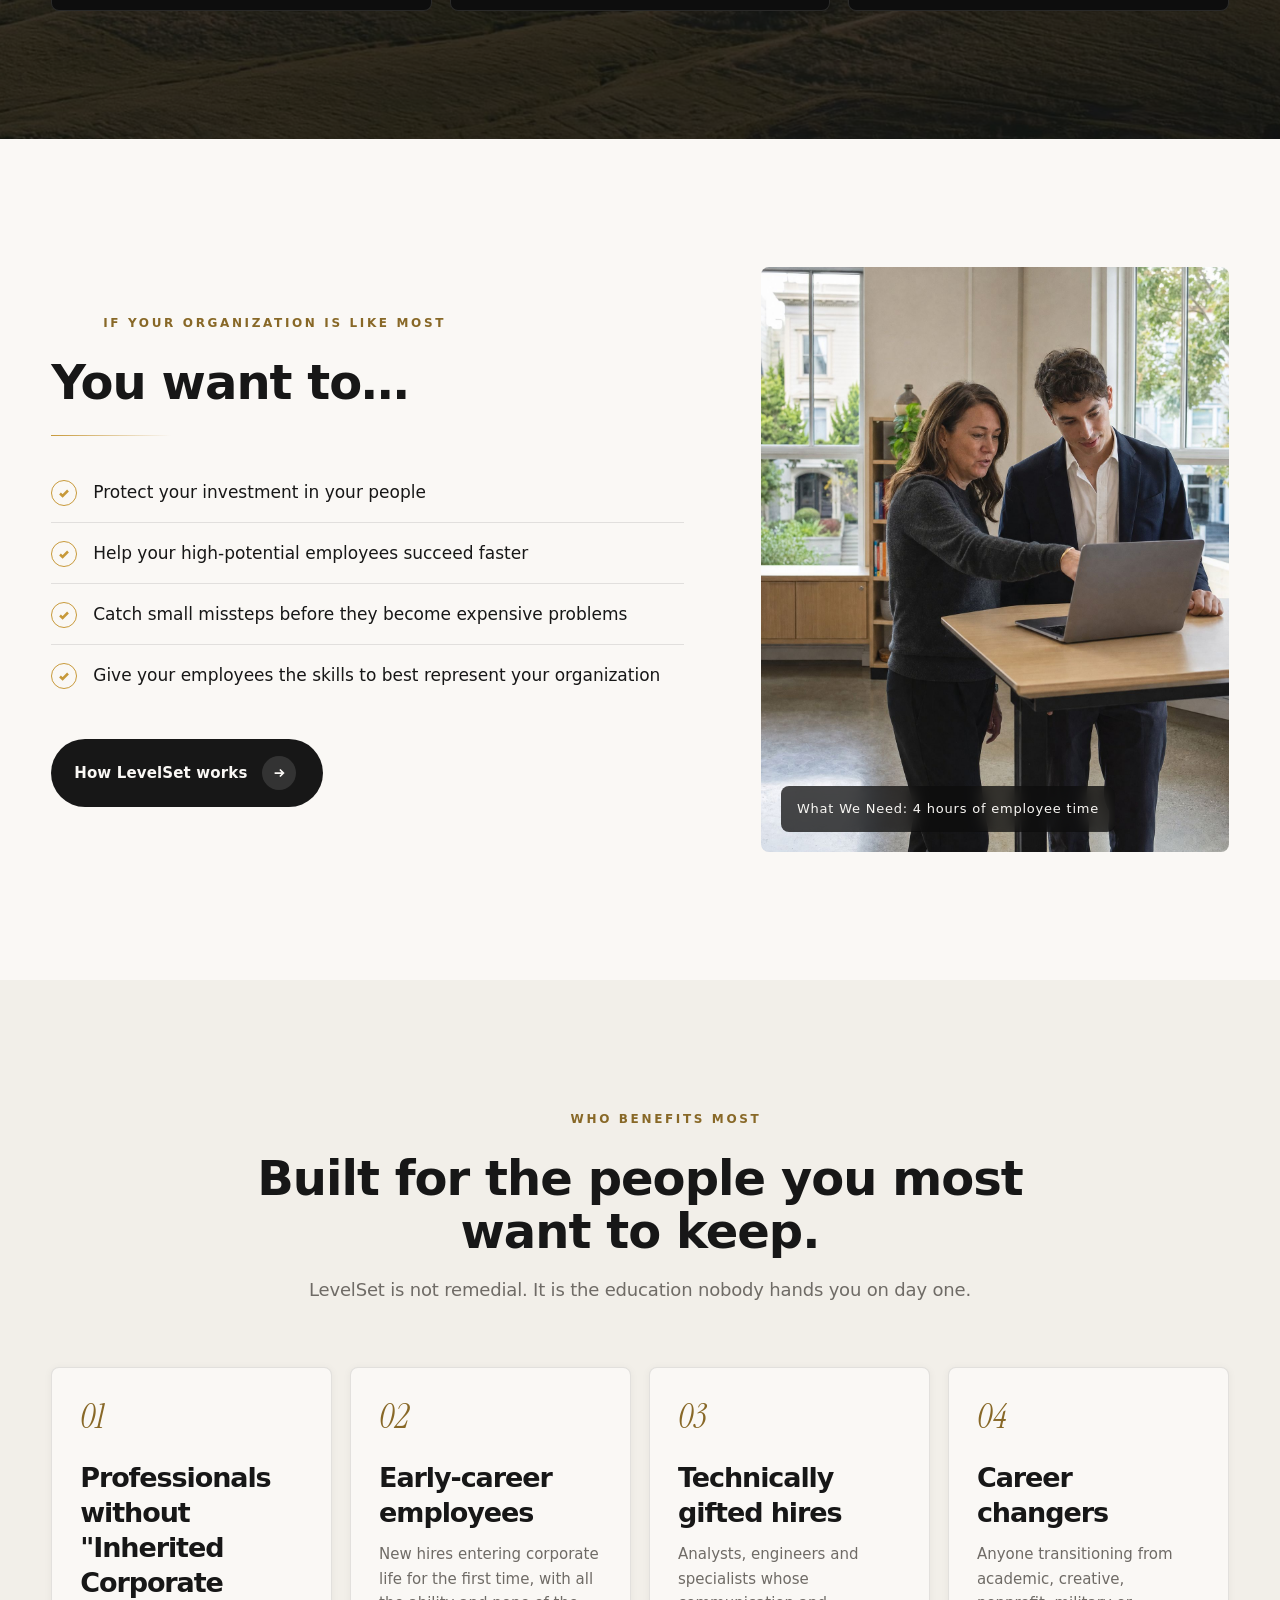
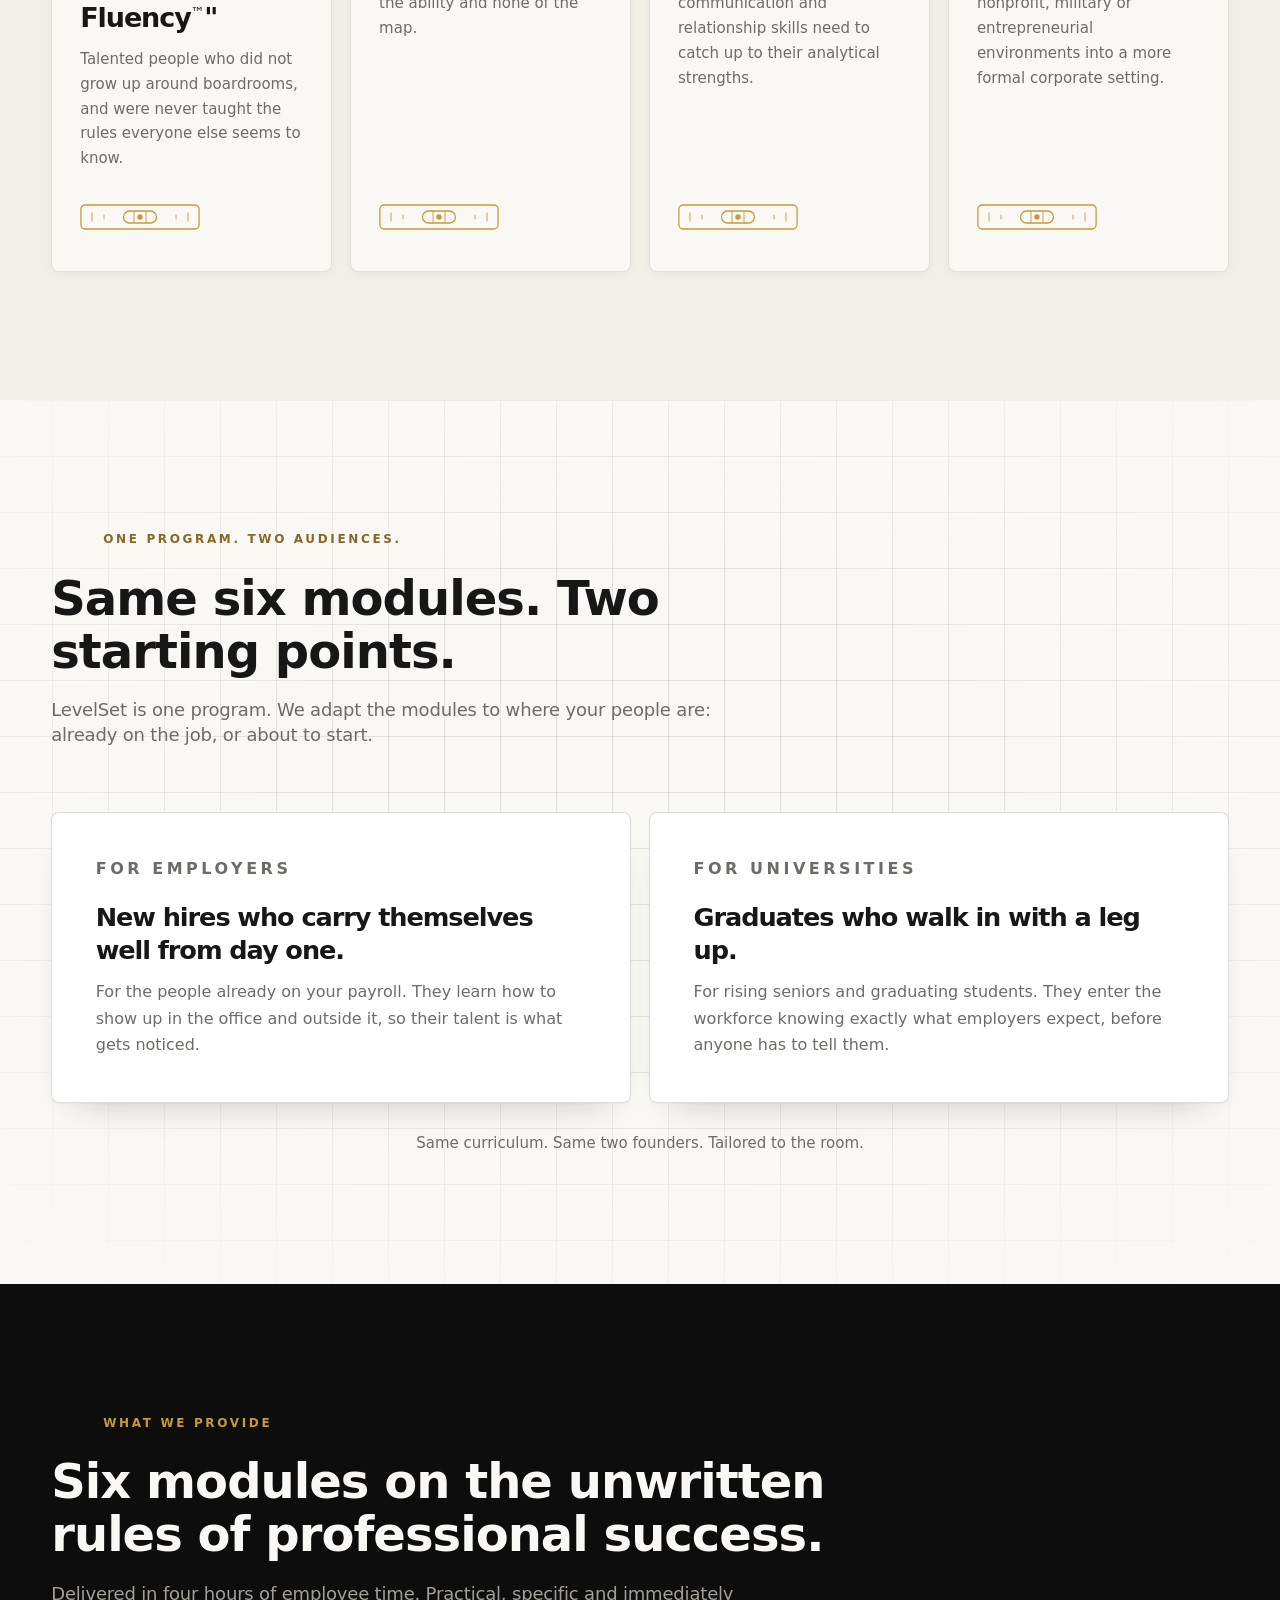
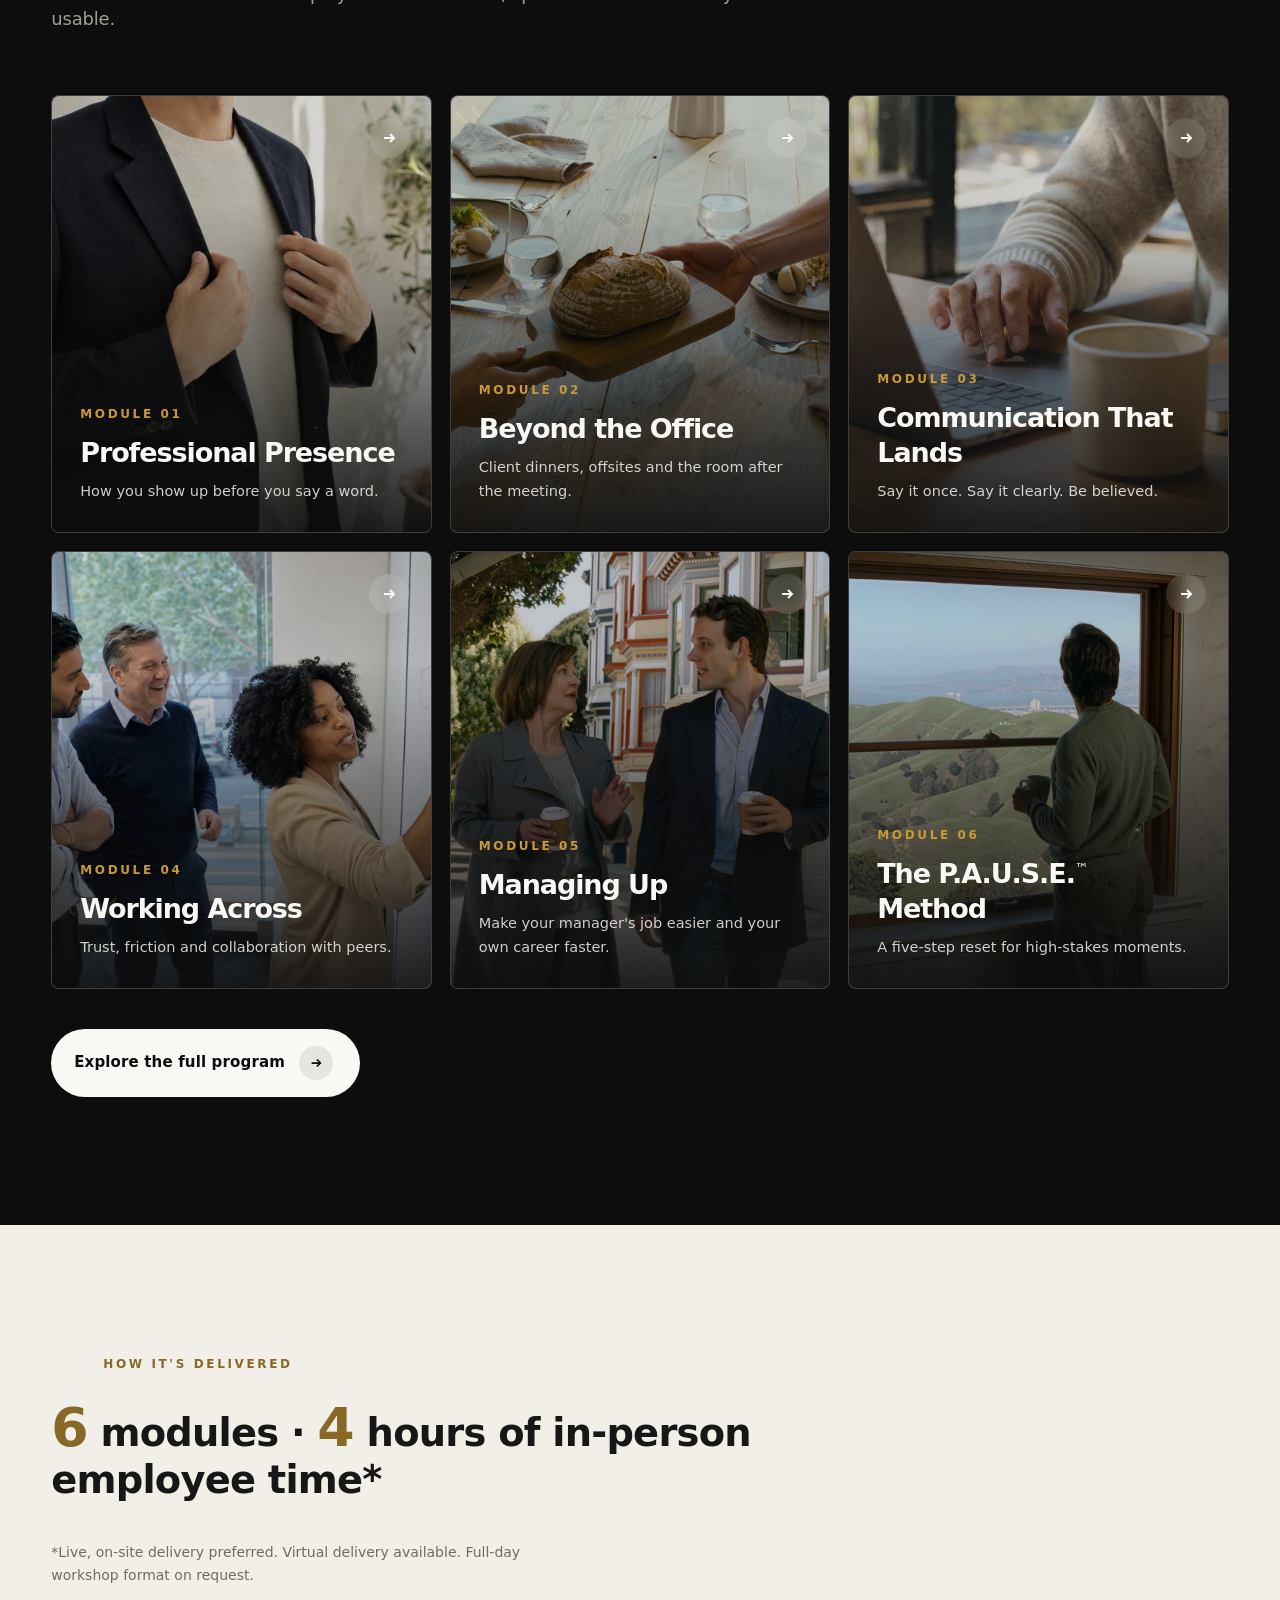
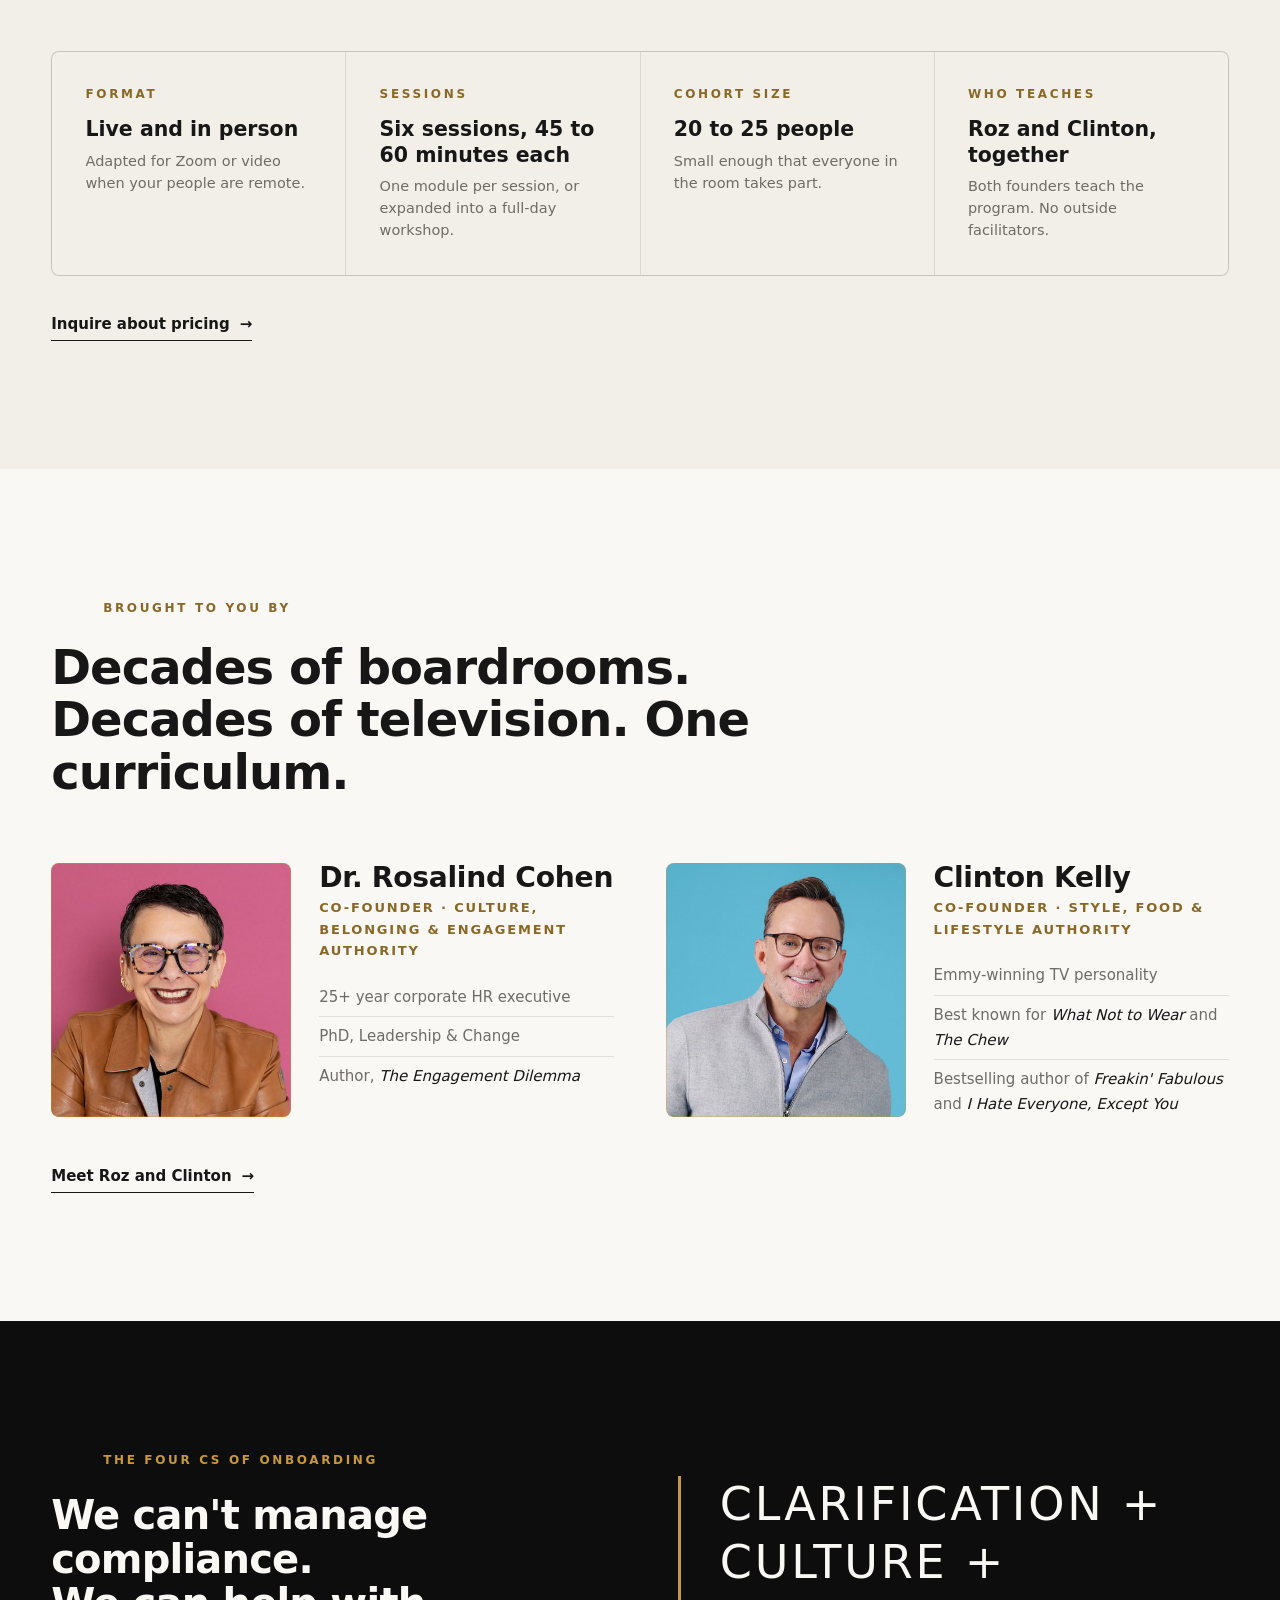
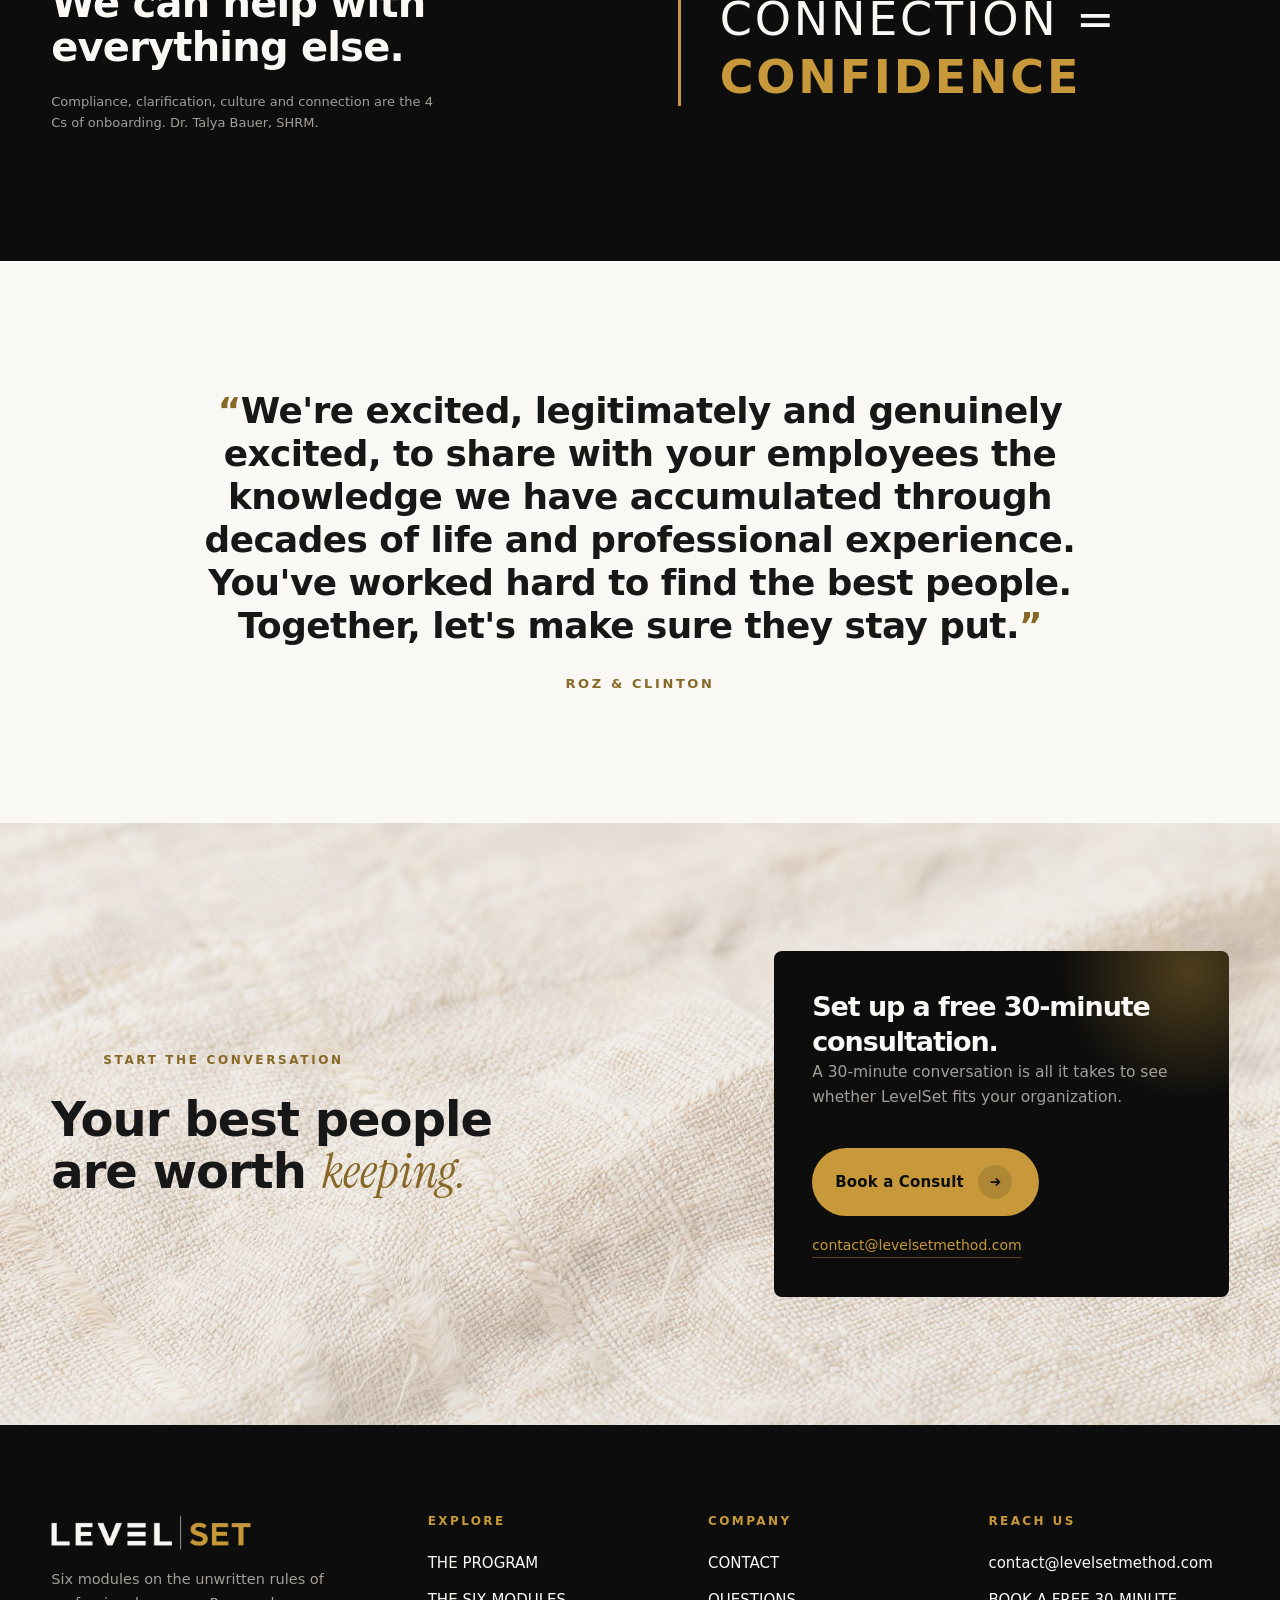
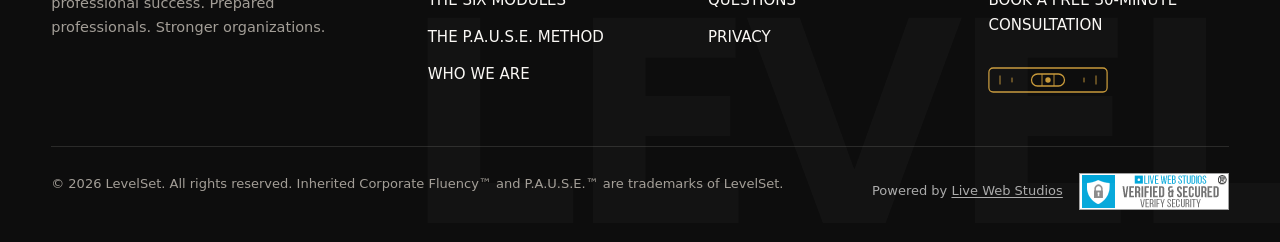
==== commit 1f44df93: "Consultation wording: free 30-minute consultation Co-Authored-By: Claude Opus 5.5 <noreply@anthropic" ====
--- a/index.html
+++ b/index.html
@@ -131,7 +131,7 @@
     </div>
     <div class="hero__bottom">
       <div class="btn-row">
-        <a class="btn btn--gold" href="contact.html">Book a 30-minute consult <span class="arrow" aria-hidden="true"><svg viewBox="0 0 16 16" fill="none" stroke="currentColor" stroke-width="2"><path d="M3 8h10M9 4l4 4-4 4"/></svg></span></a>
+        <a class="btn btn--gold" href="contact.html">Book a free 30-minute consultation <span class="arrow" aria-hidden="true"><svg viewBox="0 0 16 16" fill="none" stroke="currentColor" stroke-width="2"><path d="M3 8h10M9 4l4 4-4 4"/></svg></span></a>
         <a class="btn btn--ghost" href="program.html">See the program <span class="arrow" aria-hidden="true"><svg viewBox="0 0 16 16" fill="none" stroke="currentColor" stroke-width="2"><path d="M3 8h10M9 4l4 4-4 4"/></svg></span></a>
       </div>
       <div class="hero__meta">
@@ -428,7 +428,7 @@
       <h2 class="h-l">Your best people are worth <span class="serif gold">keeping.</span></h2>
     </div>
     <div class="cta__panel reveal">
-      <h3 class="h-s">Set up a 30-minute consult.</h3>
+      <h3 class="h-s">Set up a free 30-minute consultation.</h3>
       <p>A 30-minute conversation is all it takes to see whether LevelSet fits your organization.</p>
       <a class="btn btn--gold" href="contact.html">Book a Consult <span class="arrow" aria-hidden="true"><svg viewBox="0 0 16 16" fill="none" stroke="currentColor" stroke-width="2"><path d="M3 8h10M9 4l4 4-4 4"/></svg></span></a><br>
       <a class="mail" href="mailto:contact@levelsetmethod.com">contact@levelsetmethod.com</a>
@@ -464,7 +464,7 @@
         <h2>Reach us</h2>
         <ul>
           <li><a href="mailto:contact@levelsetmethod.com">contact@levelsetmethod.com</a></li>
-          <li><a href="contact.html">BOOK A 30-MINUTE CONSULT</a></li>
+          <li><a href="contact.html">BOOK A FREE 30-MINUTE CONSULTATION</a></li>
         </ul>
         <span class="level-mark" aria-hidden="true"></span>
       </div>
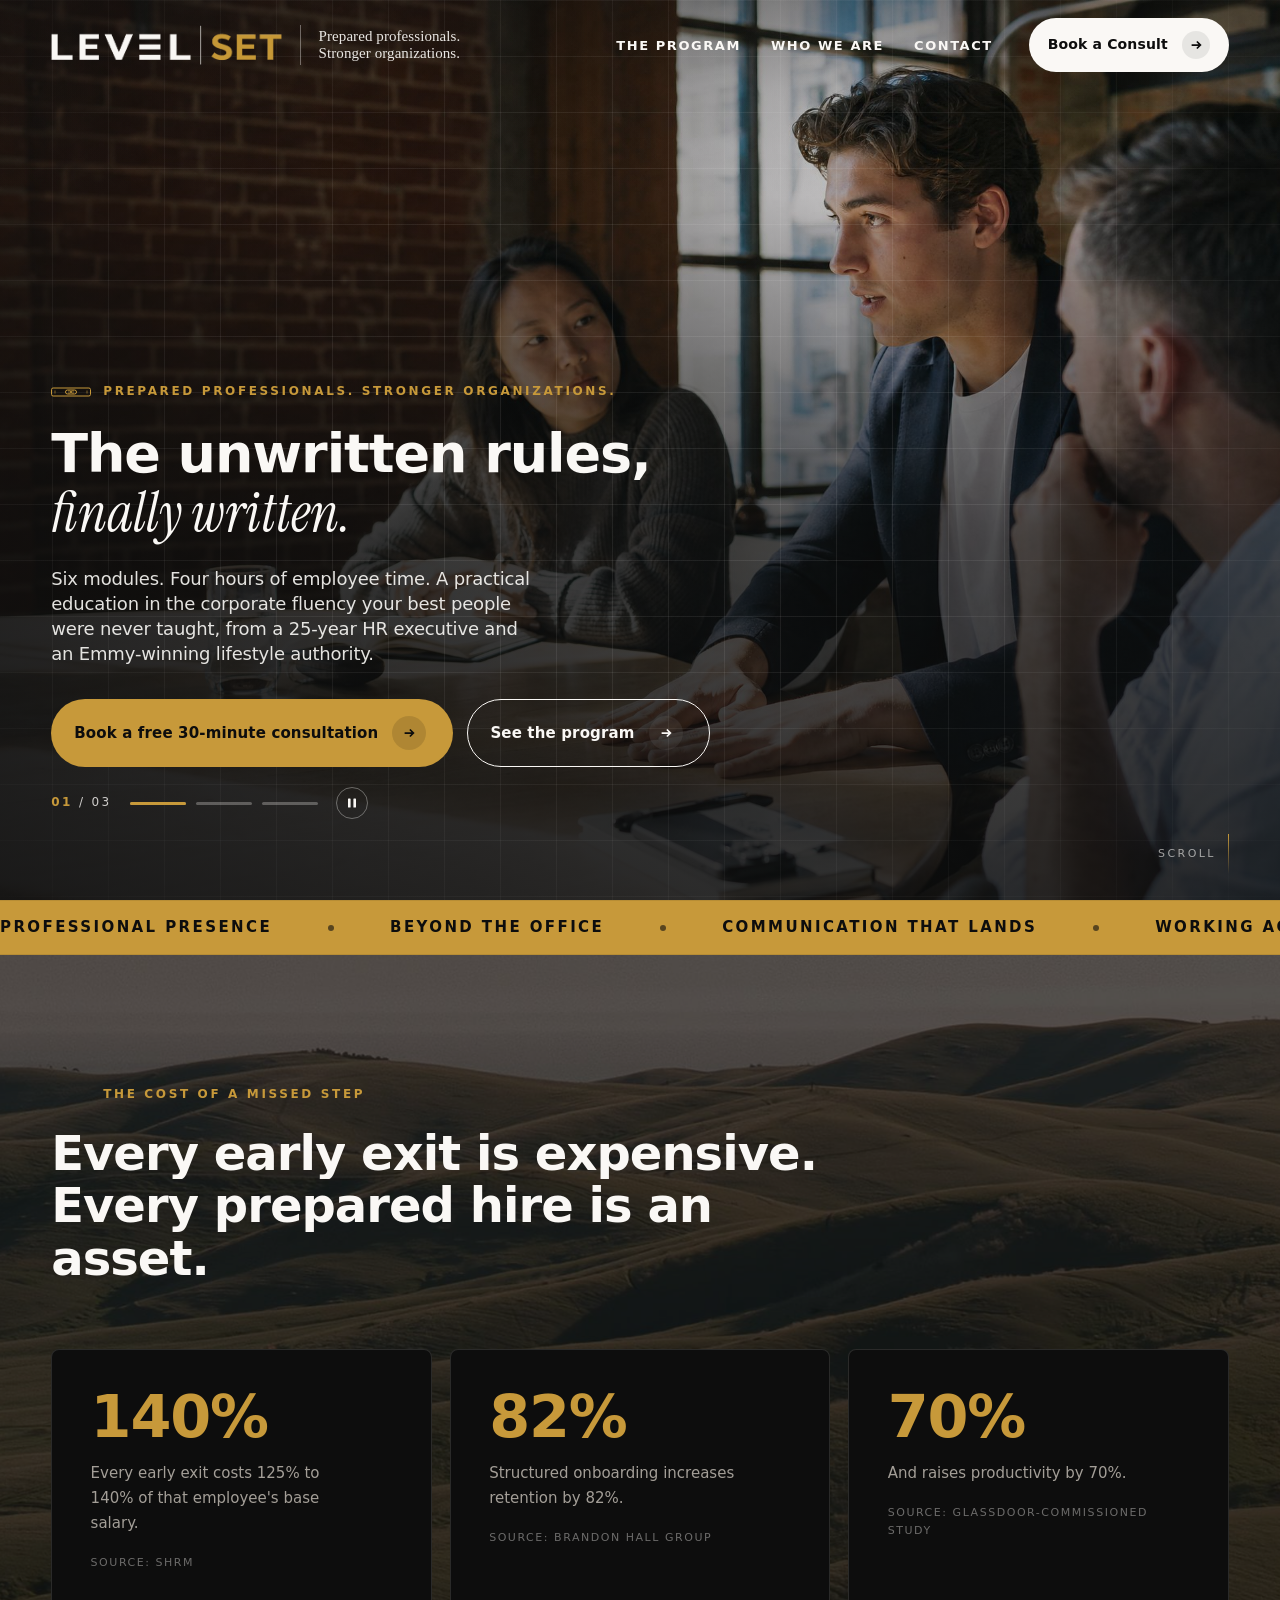
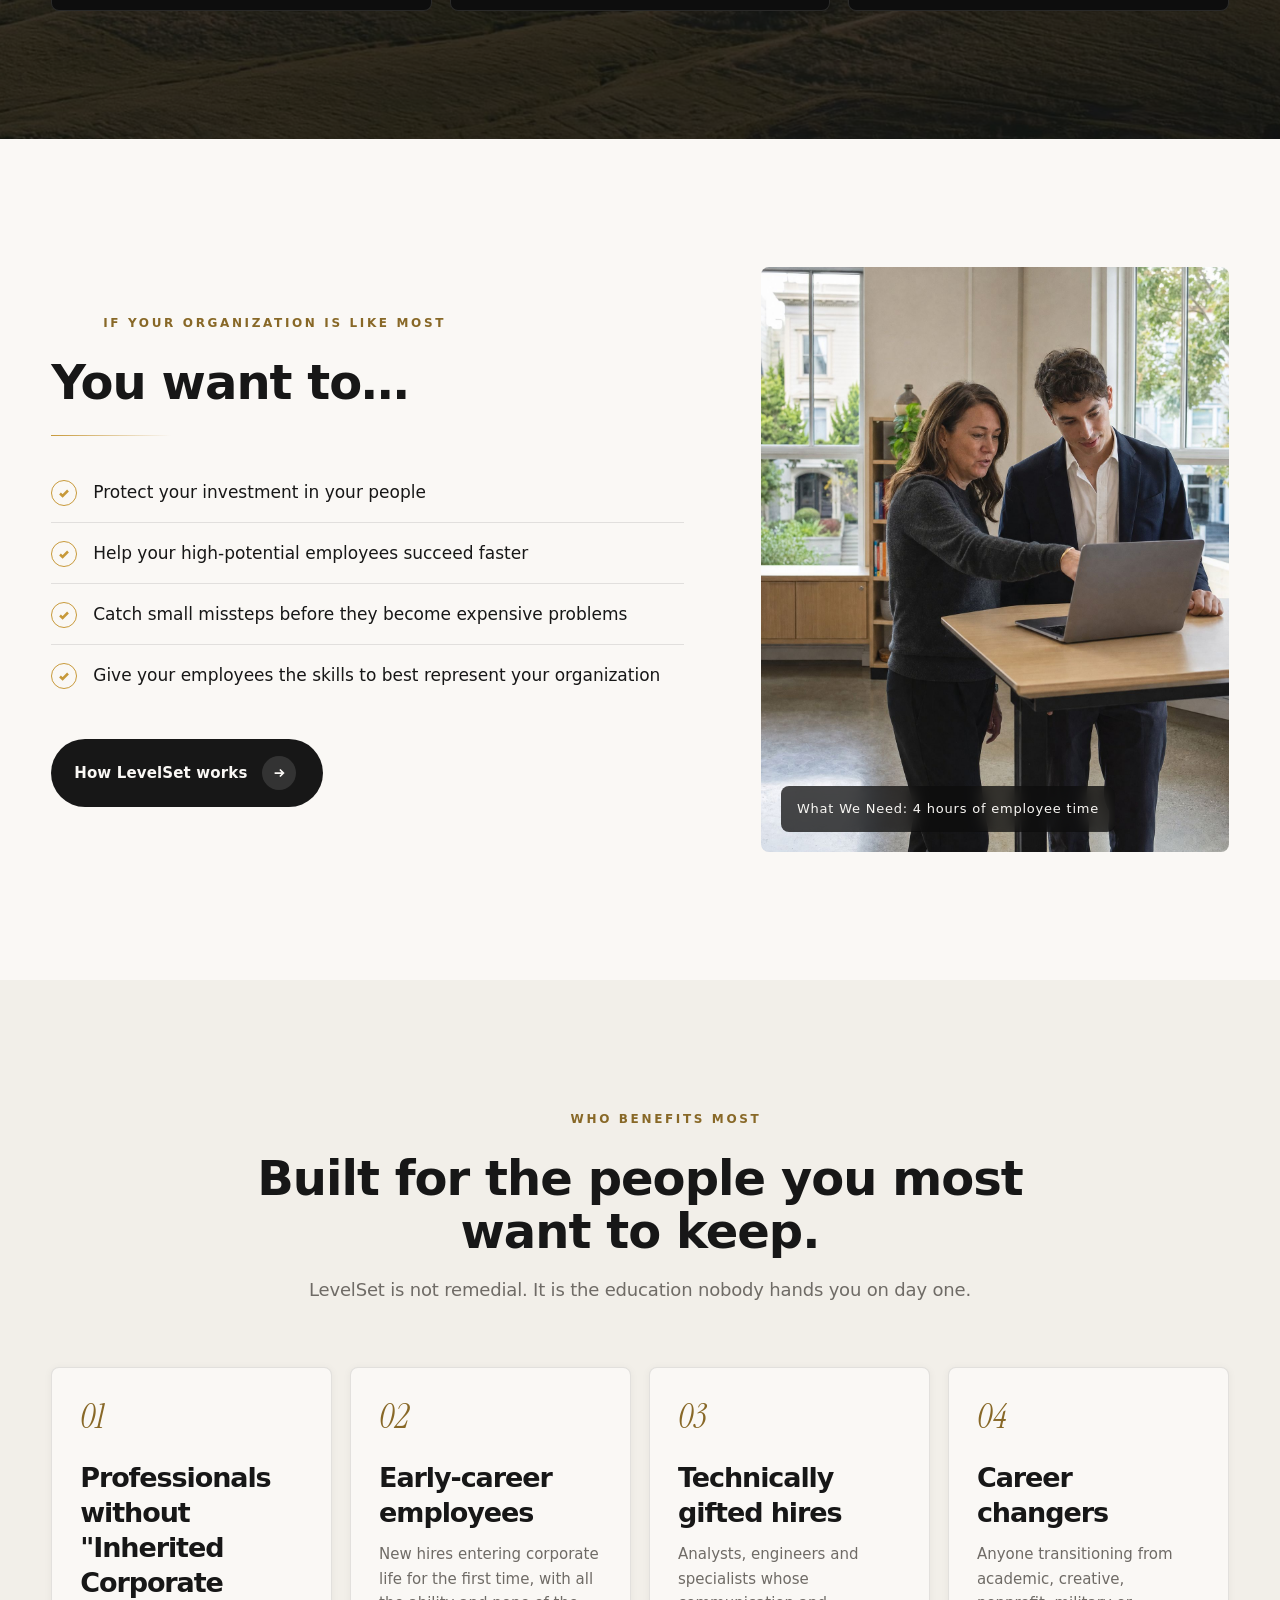
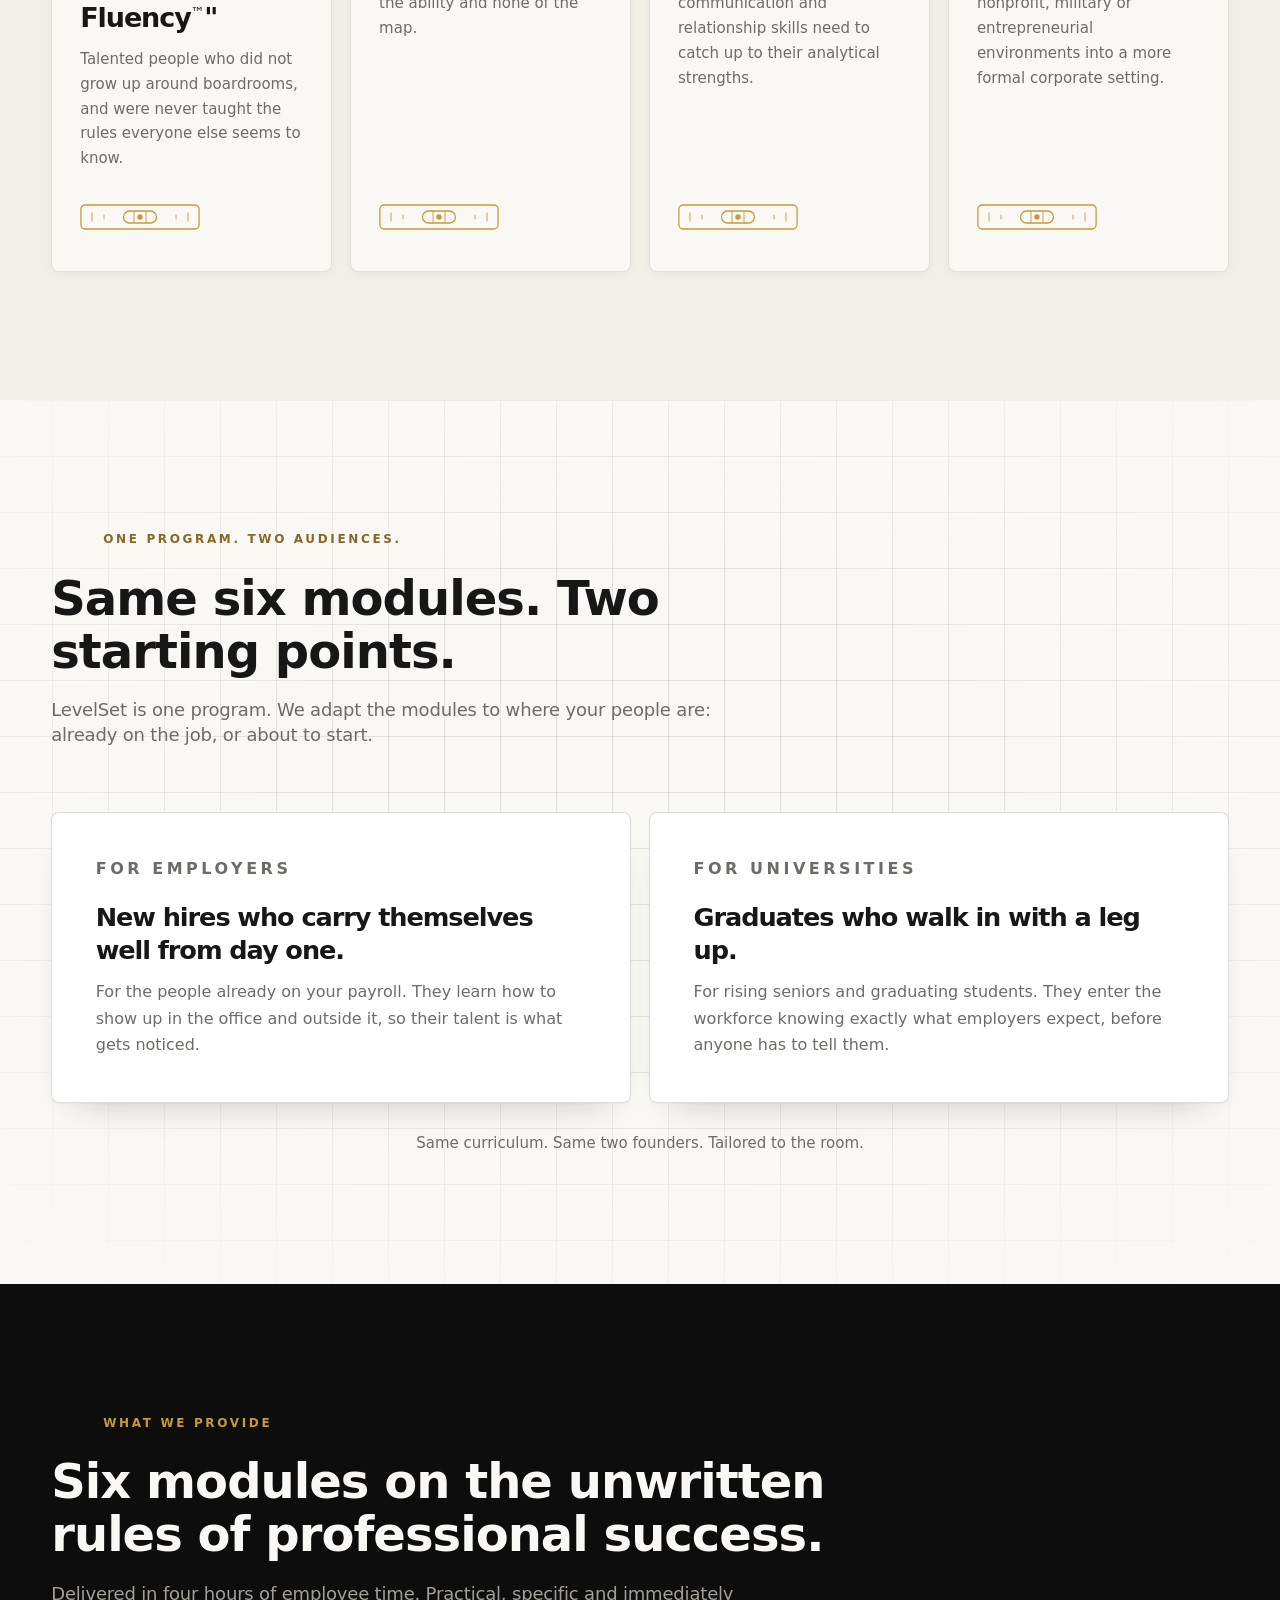
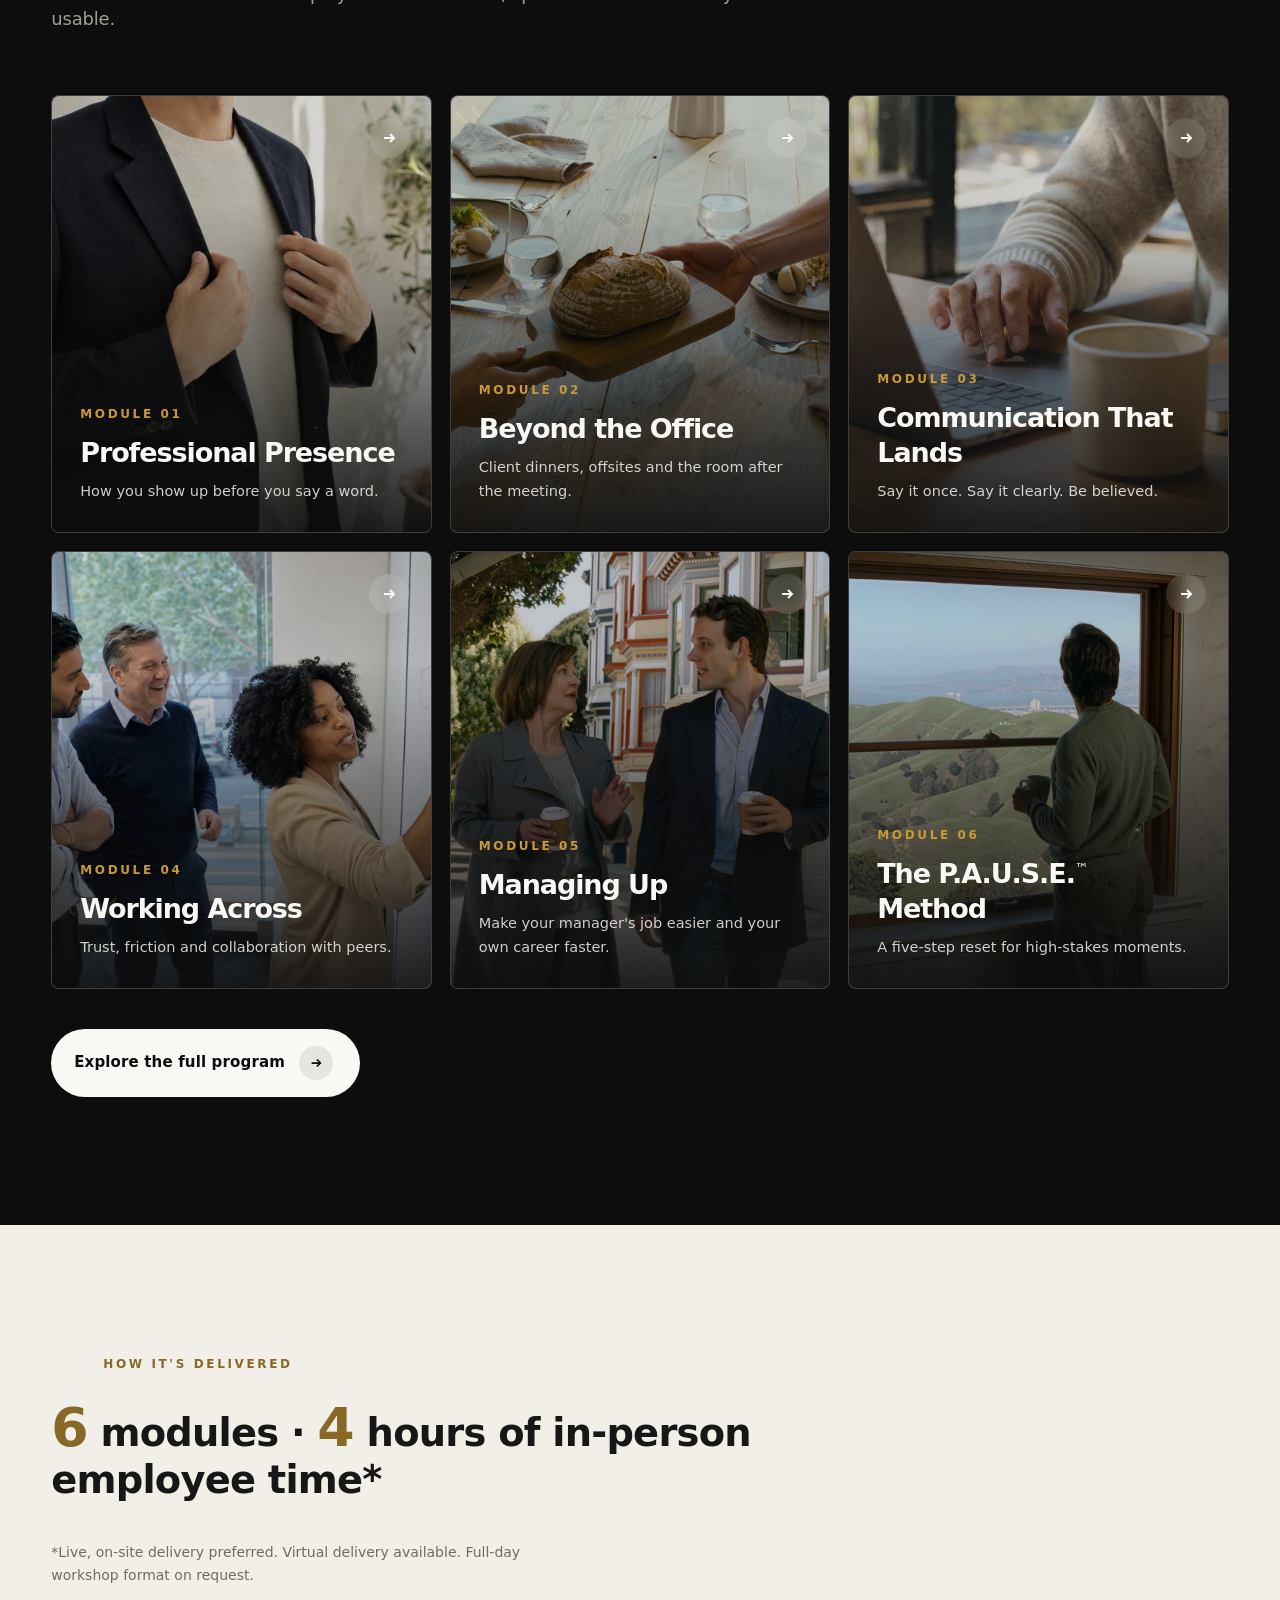
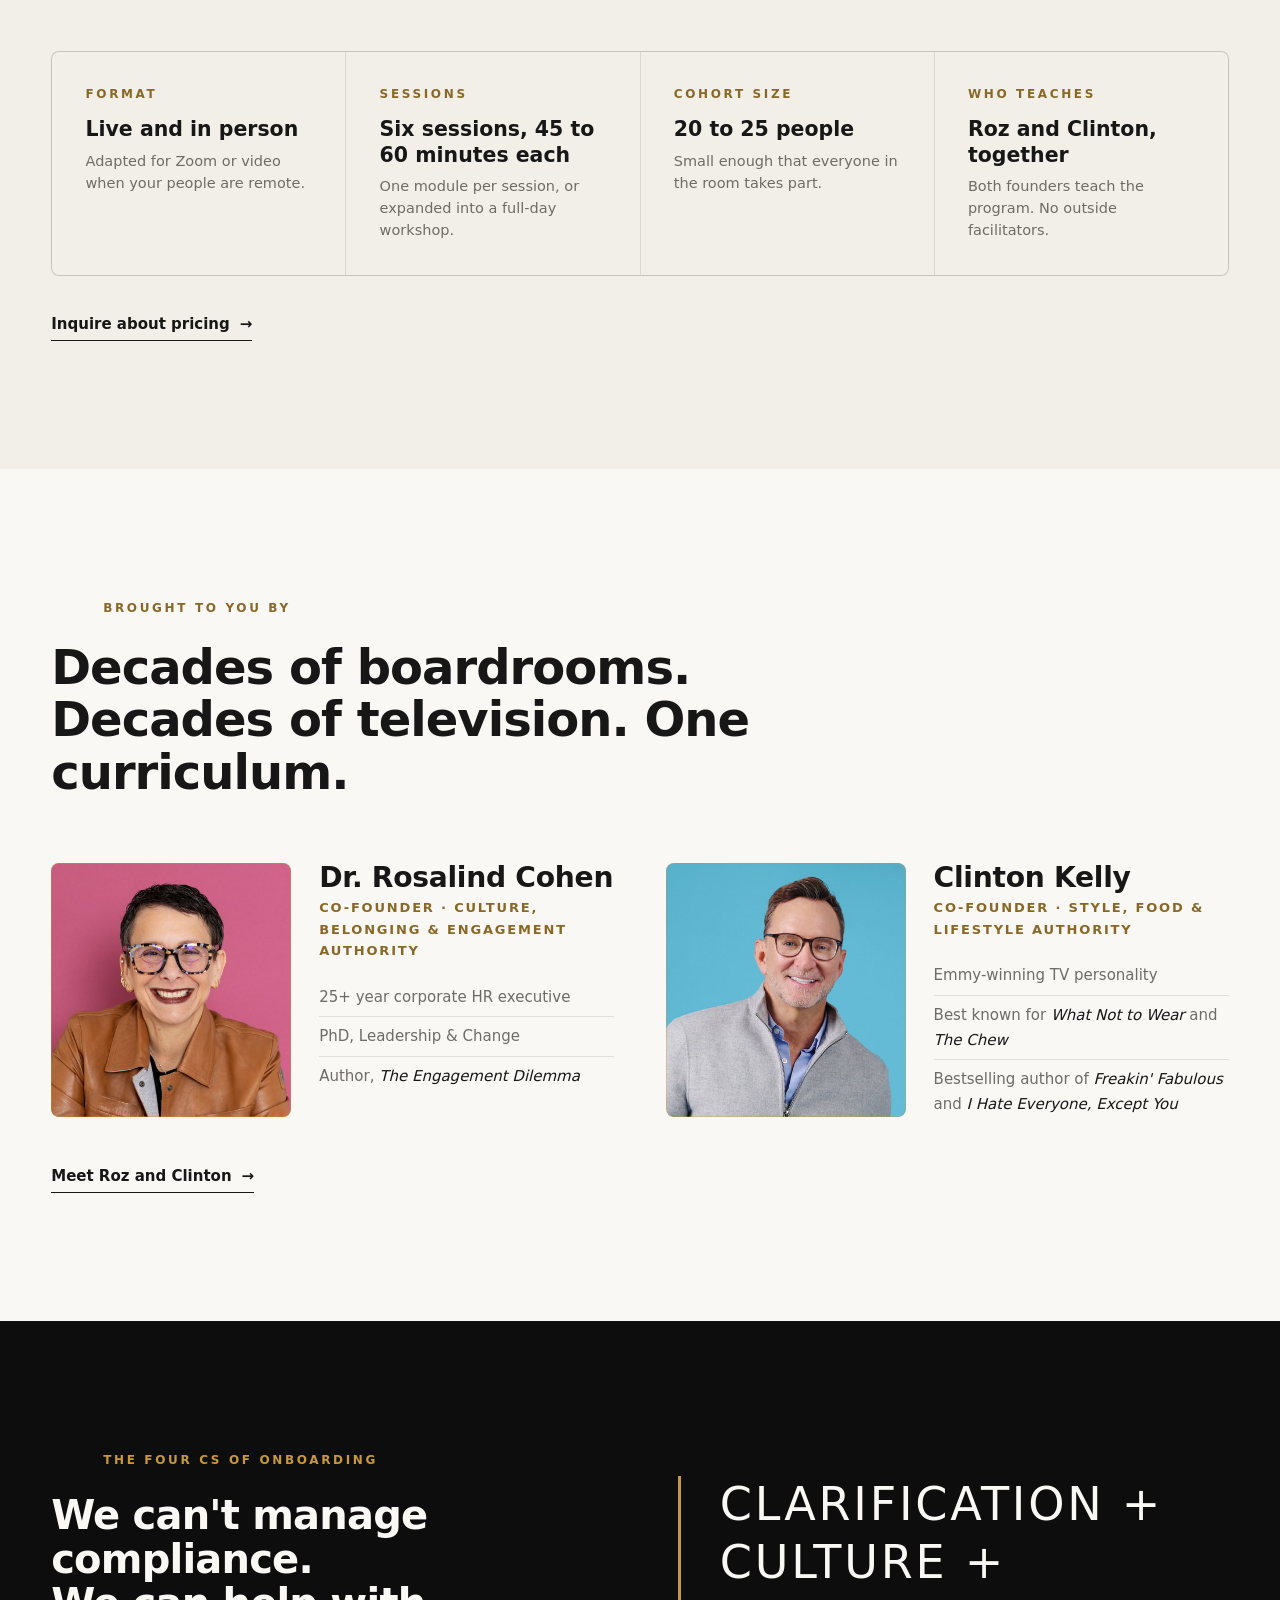
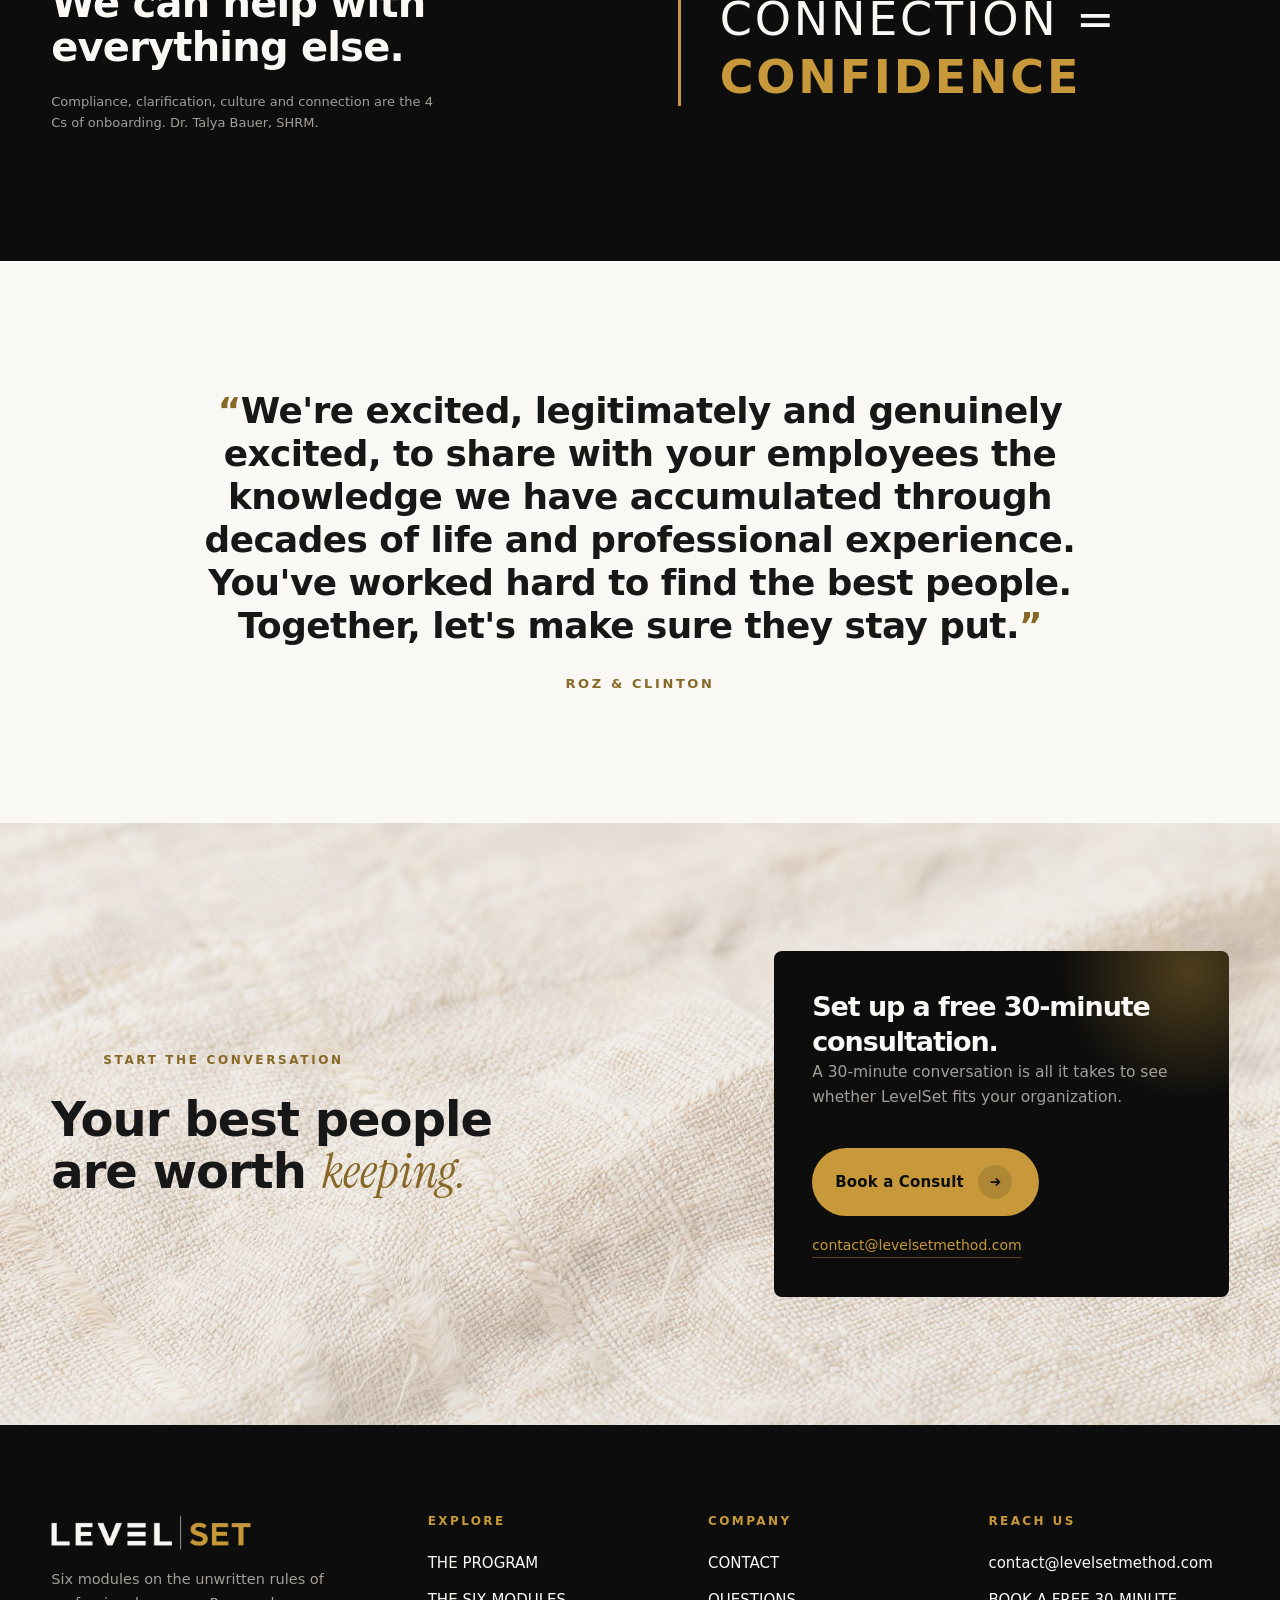
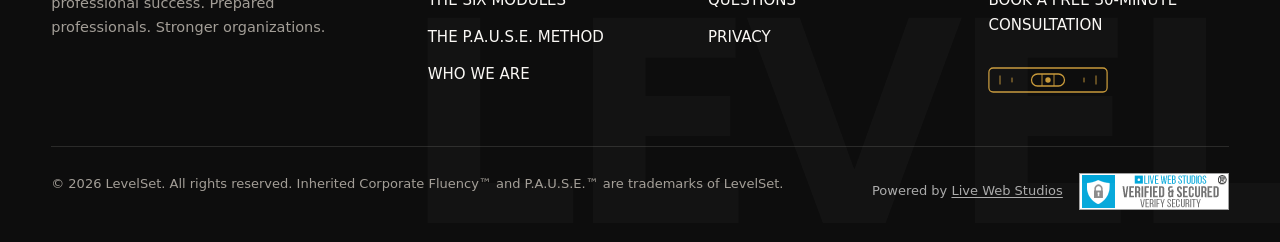
==== commit ec66189b: "Remove standalone PAUSE section; footer anchors to module-06 Co-Authored-By: Claude Opus 5.5 <norepl" ====
--- a/index.html
+++ b/index.html
@@ -448,7 +448,7 @@
         <ul>
           <li><a href="program.html">THE PROGRAM</a></li>
           <li><a href="program.html#modules">THE SIX MODULES</a></li>
-          <li><a href="program.html#pause">THE P.A.U.S.E. METHOD</a></li>
+          <li><a href="program.html#module-06">THE P.A.U.S.E. METHOD</a></li>
           <li><a href="about.html">WHO WE ARE</a></li>
         </ul>
       </div>
--- a/css/styles.css
+++ b/css/styles.css
@@ -189,13 +189,13 @@
 .header__logo{display:block;width:clamp(170px, 18vw, 240px);position:relative;flex:none}
 .header__logo img{width:100%;transition:opacity .4s var(--ease)}
 .header__logo img.dark{position:absolute;inset:0;opacity:0}
-.header__brand{display:flex;align-items:flex-end;gap:18px;min-width:0}
+.header__brand{display:flex;align-items:center;gap:18px;min-width:0}
 .header__tagline{
-  margin:0 0 4px;padding-left:18px;
+  margin:0;padding:3px 0 3px 18px;
   border-left:1px solid rgba(250,248,245,.4);
-  font-family:var(--font-body);font-weight:700;font-size:11px;letter-spacing:.18em;
-  text-transform:uppercase;line-height:1.35;white-space:nowrap;
-  opacity:.85;transition:opacity .4s var(--ease), border-color .5s var(--ease);
+  font-family:var(--font-serif);font-weight:400;font-style:normal;font-size:15px;letter-spacing:.005em;
+  line-height:1.15;white-space:nowrap;
+  opacity:.92;transition:opacity .4s var(--ease), border-color .5s var(--ease);
 }
 .header.is-solid .header__tagline, .header.is-light .header__tagline{border-left-color:rgba(13,13,13,.25)}
 @media (max-width:1180px){.header__tagline{display:none}}
@@ -230,7 +230,7 @@
   .mobile-nav.is-open a{opacity:1;transform:none}
   .mobile-nav a:nth-child(1){transition-delay:.15s}.mobile-nav a:nth-child(2){transition-delay:.22s}.mobile-nav a:nth-child(3){transition-delay:.29s}.mobile-nav a:nth-child(4){transition-delay:.36s}
   .mobile-nav .mobile-nav__cta{margin-top:30px;font-family:var(--font-body);font-size:16px;color:var(--gold-ink)}
-  .mobile-nav__tagline{position:absolute;left:var(--gutter);right:var(--gutter);bottom:var(--gutter);margin:0;font-size:11px;font-weight:700;letter-spacing:.18em;text-transform:uppercase;line-height:1.6;opacity:0;transition:opacity .5s var(--ease) .45s}
+  .mobile-nav__tagline{position:absolute;left:var(--gutter);right:var(--gutter);bottom:var(--gutter);margin:0;font-family:var(--font-serif);font-size:18px;line-height:1.25;opacity:0;transition:opacity .5s var(--ease) .45s}
   .mobile-nav.is-open .mobile-nav__tagline{opacity:.7}
   .header.menu-open{color:var(--cream);background:transparent;box-shadow:none;backdrop-filter:none}
   .header.menu-open .header__logo img.dark{opacity:0}
@@ -498,26 +498,6 @@
 .module-row .checklist{margin-top:18px}
 @media (max-width:900px){.module-row{grid-template-columns:1fr}.module-row__num{position:static}}
 
-/* PAUSE method */
-.pause{display:grid;grid-template-columns:repeat(5,1fr);gap:14px}
-/* Glass cards: the hills behind blur and bend through a clear pane, with a
-   lit top edge and a diagonal sheen so it reads as glass, not a tint. */
-.pause__item{position:relative;overflow:hidden;isolation:isolate;padding:32px 24px;
-  border:1px solid rgba(250,248,245,.16);border-radius:var(--radius);
-  background:linear-gradient(145deg, rgba(250,248,245,.10) 0%, rgba(250,248,245,.03) 45%, rgba(250,248,245,.06) 100%);
-  -webkit-backdrop-filter:blur(14px) saturate(150%) brightness(1.08);
-          backdrop-filter:blur(14px) saturate(150%) brightness(1.08);
-  box-shadow:inset 0 1px 0 rgba(250,248,245,.22), inset 0 -1px 0 rgba(0,0,0,.25), 0 24px 48px -28px rgba(0,0,0,.6);
-  transition:background .5s var(--ease), transform .5s var(--ease), border-color .5s var(--ease)}
-.pause__item::before{content:"";position:absolute;inset:0;z-index:-1;pointer-events:none;
-  background:linear-gradient(115deg, transparent 30%, rgba(250,248,245,.09) 42%, transparent 55%, transparent 70%, rgba(250,248,245,.05) 78%, transparent 86%)}
-.pause__item:hover{background:linear-gradient(145deg, rgba(199,153,55,.16) 0%, rgba(250,248,245,.04) 50%, rgba(199,153,55,.08) 100%);border-color:rgba(199,153,55,.35);transform:translateY(-4px)}
-.pause__letter{font-family:var(--font-display);font-size:clamp(56px, 6vw, 96px);font-weight:700;line-height:1;color:var(--gold-ink);letter-spacing:-.03em}
-.pause__word{font-size:18px;font-weight:700;margin-top:6px}
-.pause__desc{font-size:14px;color:var(--grey-2);margin-top:10px}
-@media (max-width:900px){.pause{grid-template-columns:repeat(2,1fr)}}
-@media (max-width:500px){.pause{grid-template-columns:1fr}}
-
 /* -------------------------------------------------------------------------
    Founders
    ------------------------------------------------------------------------- */
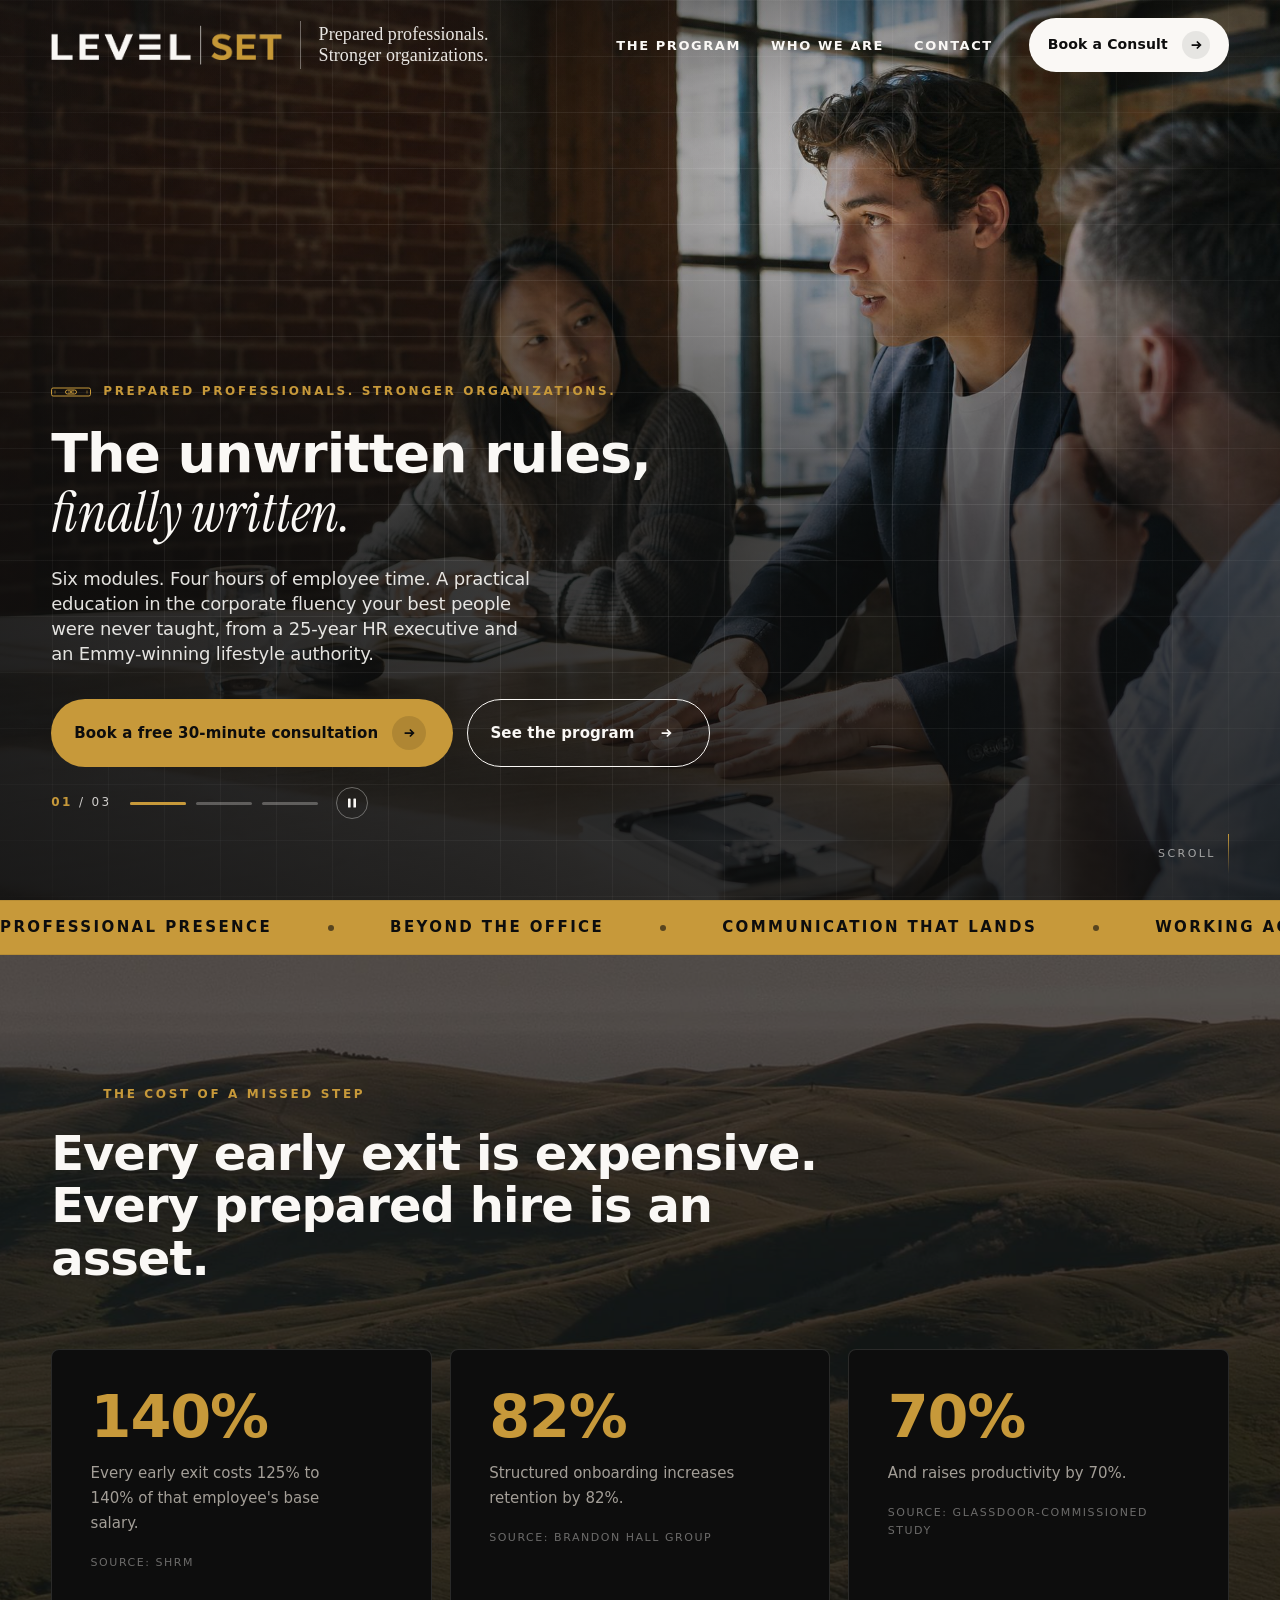
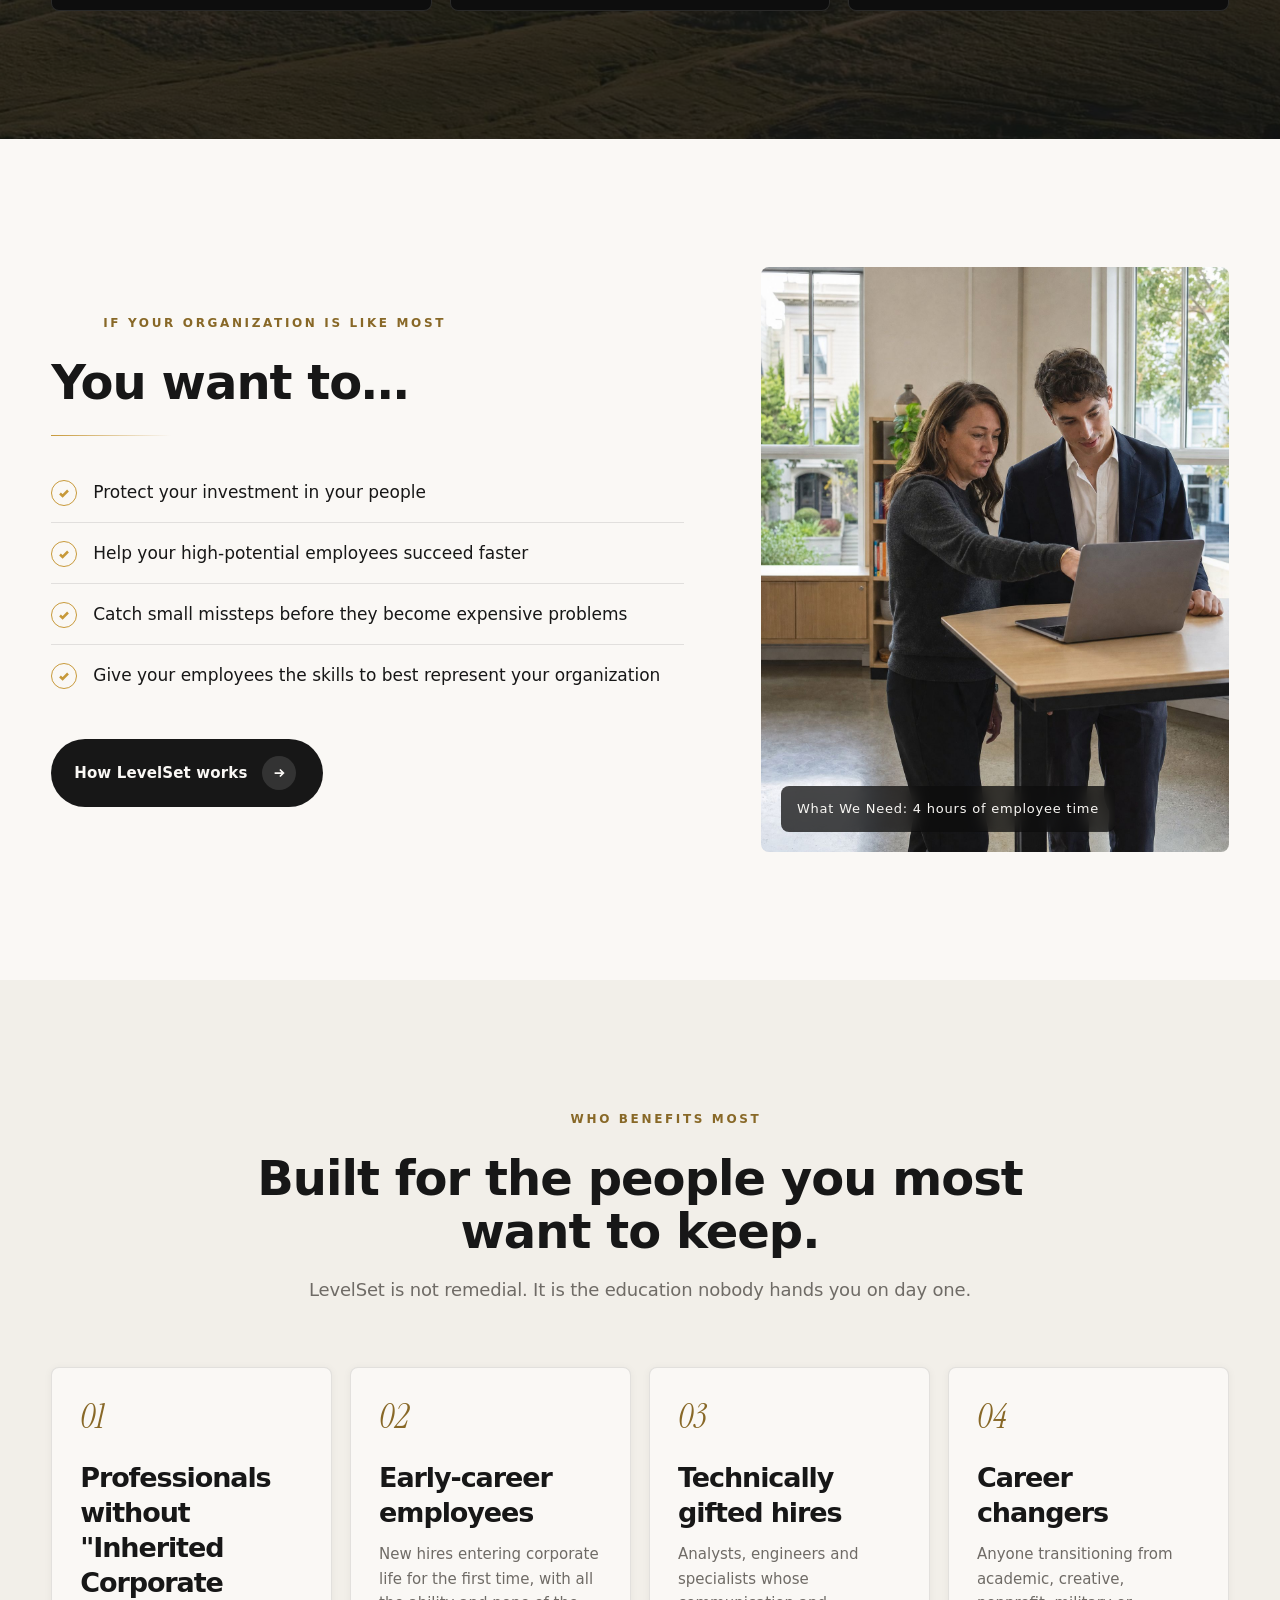
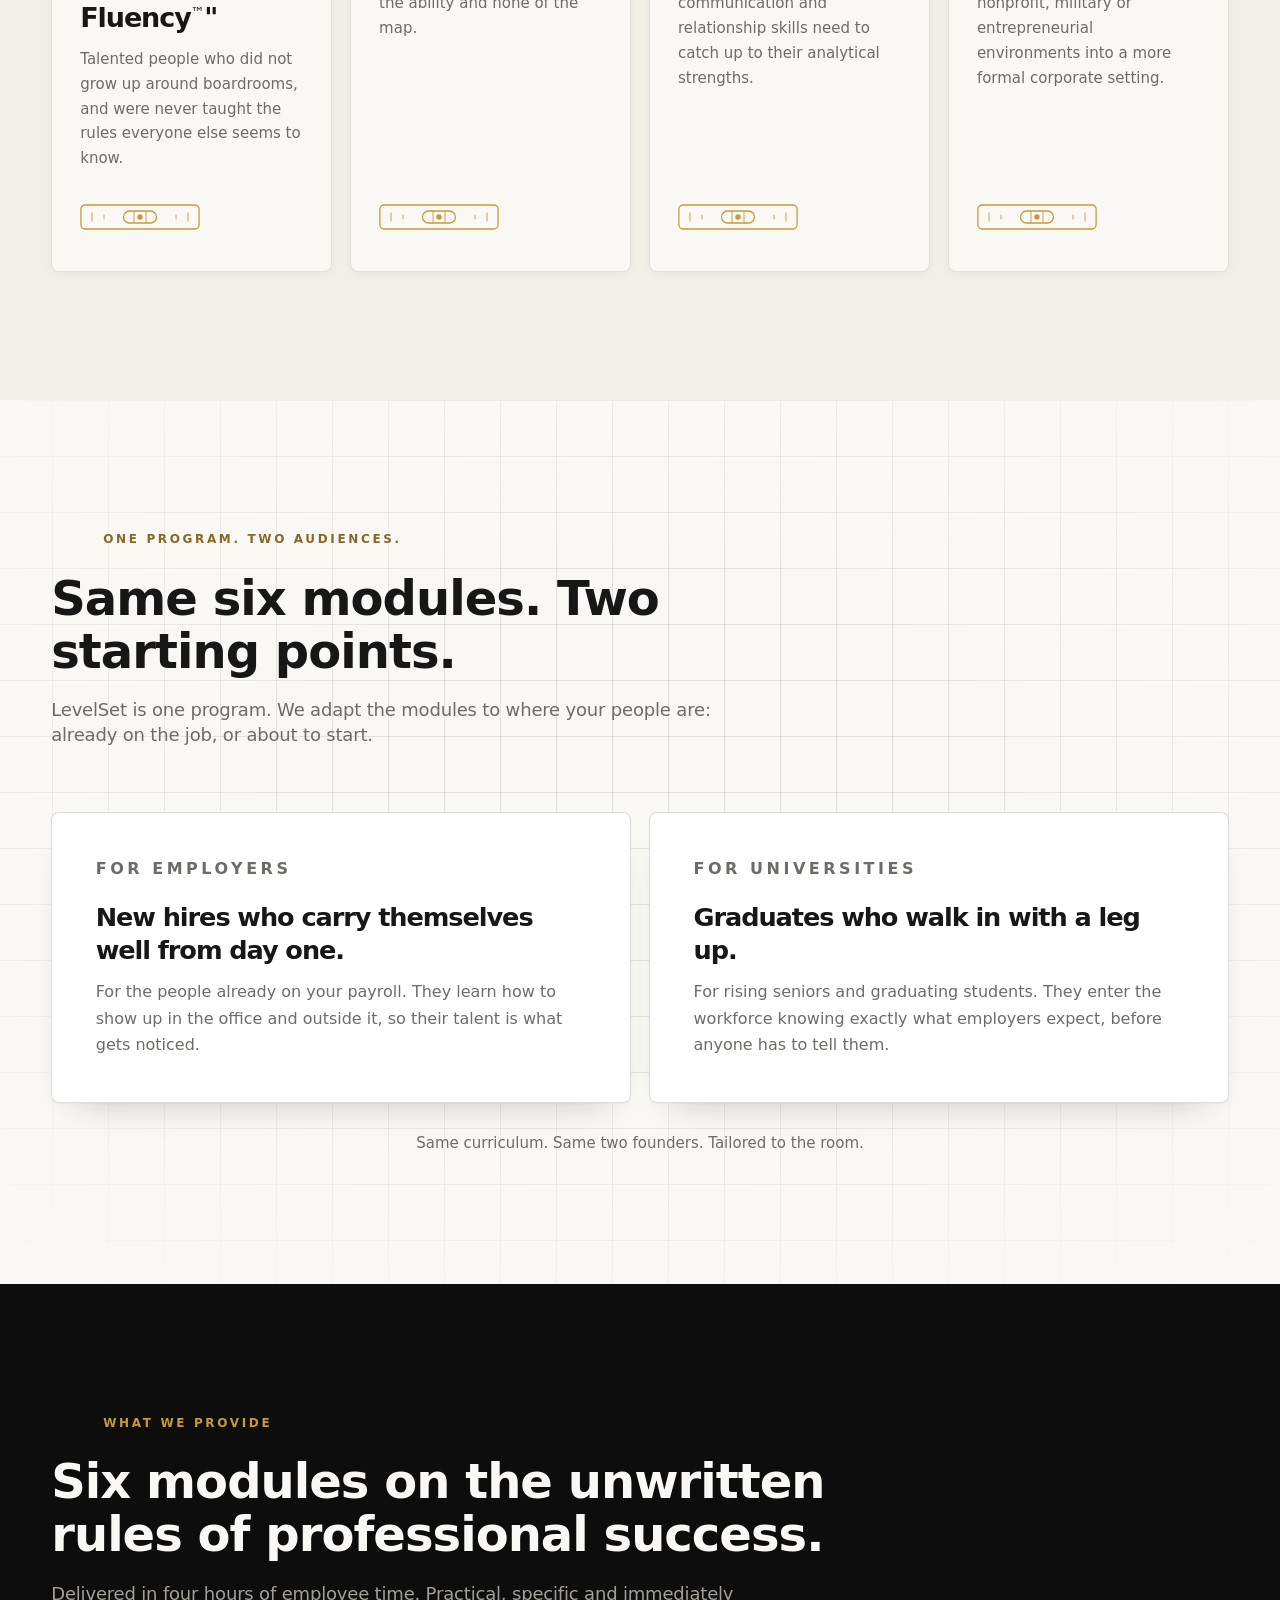
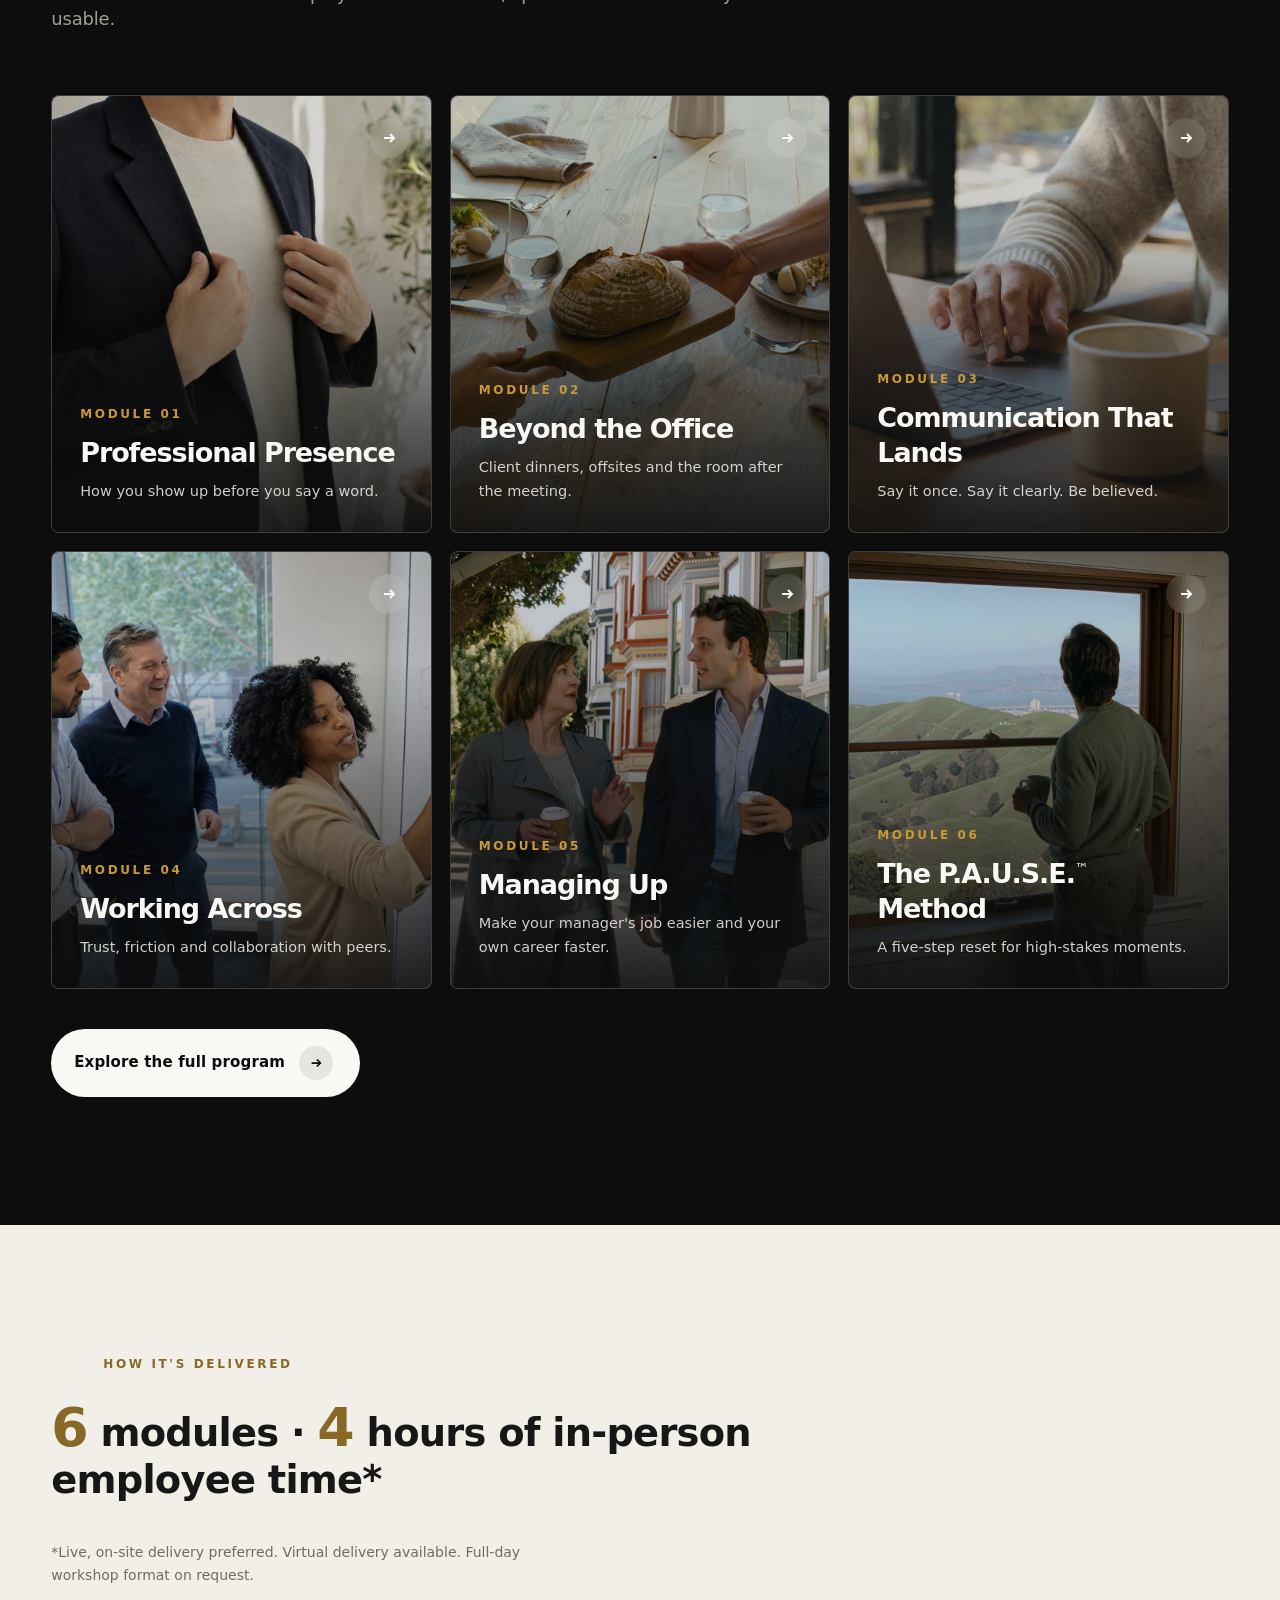
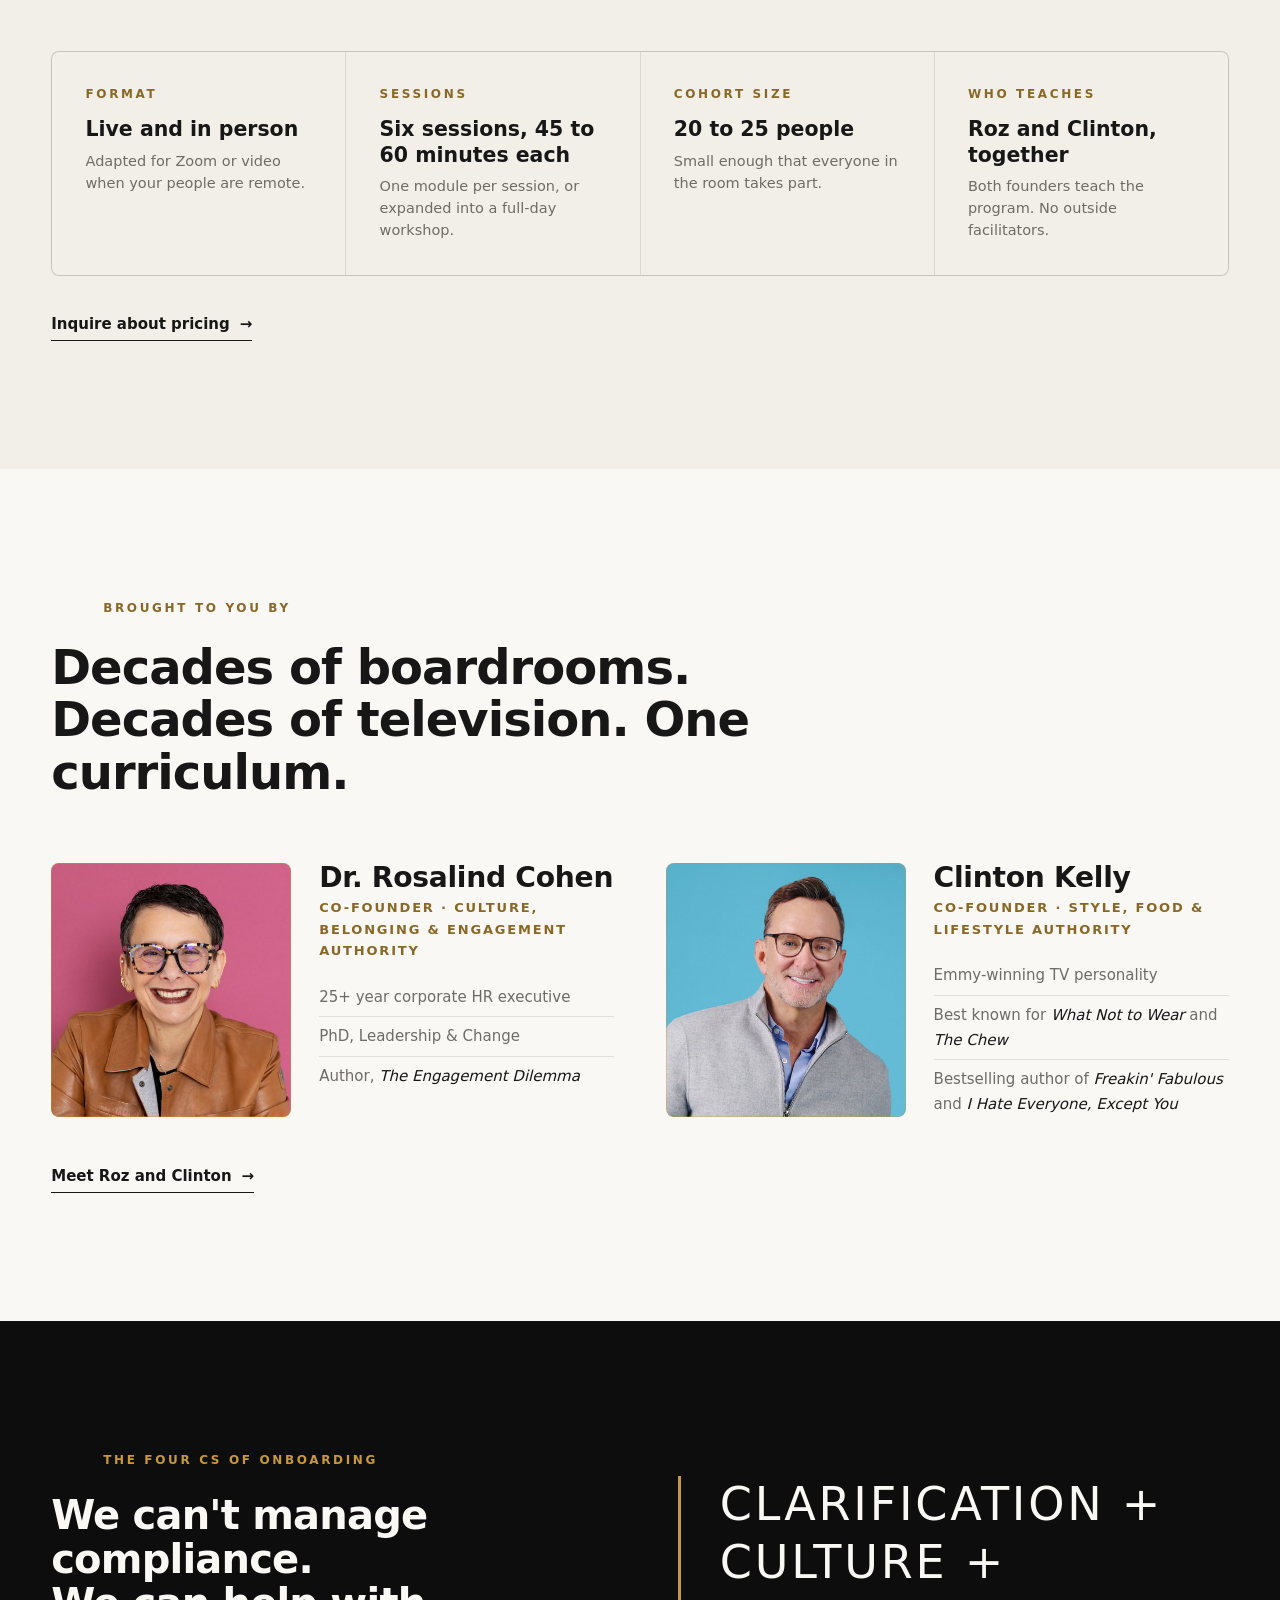
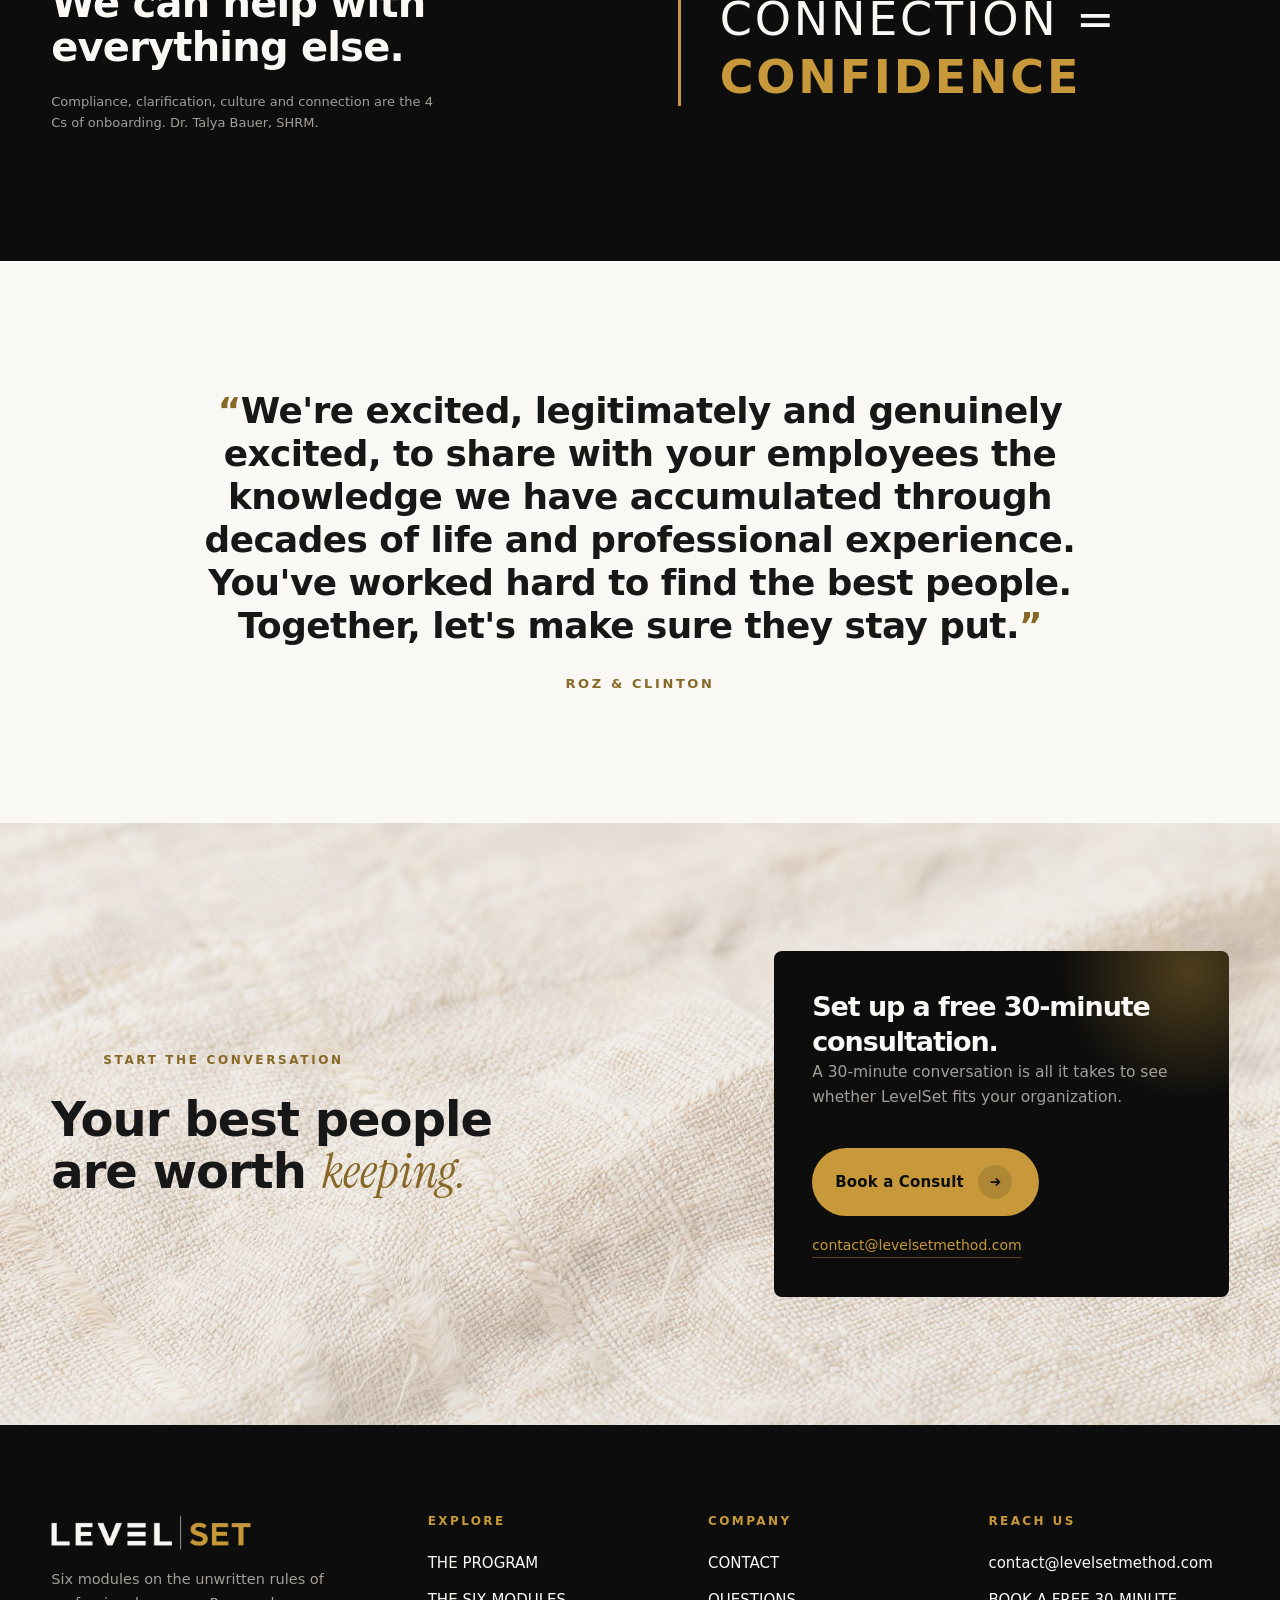
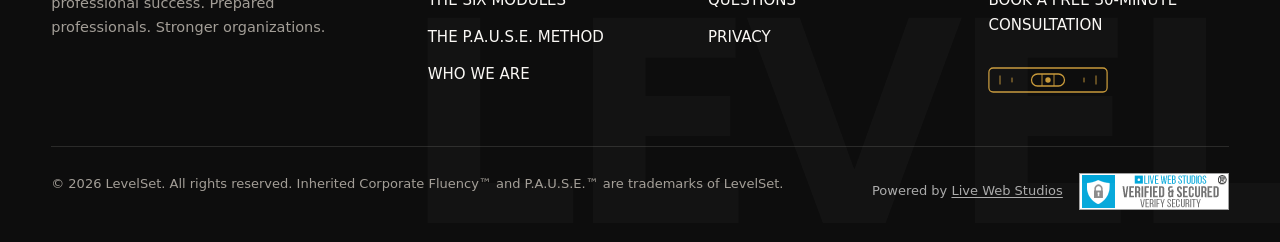
==== commit a7b287fd: "Add GA4 Google tag (G-K91WGNN9FK) to every page Co-Authored-By: Claude Opus 5.5 <noreply@anthropic.c" ====
--- a/index.html
+++ b/index.html
@@ -1,6 +1,15 @@
 <!DOCTYPE html>
 <html lang="en" class="no-js">
 <head>
+<!-- Google tag (gtag.js) -->
+<script async src="https://www.googletagmanager.com/gtag/js?id=G-K91WGNN9FK"></script>
+<script>
+  window.dataLayer = window.dataLayer || [];
+  function gtag(){dataLayer.push(arguments);}
+  gtag('js', new Date());
+
+  gtag('config', 'G-K91WGNN9FK');
+</script>
   <meta charset="utf-8">
   <meta name="viewport" content="width=device-width, initial-scale=1">
   <script>document.documentElement.classList.replace("no-js","js");</script>
@@ -66,11 +75,6 @@
     ]
   }
   </script>
-  <!-- GA4: replace G-XXXXXXXXXX and uncomment before go-live
-  <script async src="https://www.googletagmanager.com/gtag/js?id=G-XXXXXXXXXX"></script>
-  <script>window.dataLayer=window.dataLayer||[];function gtag(){dataLayer.push(arguments)}
-  gtag("js",new Date());gtag("config","G-XXXXXXXXXX");</script>
-  -->
 </head>
 <body class="levels">
 <a class="skip" href="#main">Skip to content</a>
--- a/css/styles.css
+++ b/css/styles.css
@@ -193,7 +193,7 @@
 .header__tagline{
   margin:0;padding:3px 0 3px 18px;
   border-left:1px solid rgba(250,248,245,.4);
-  font-family:var(--font-serif);font-weight:400;font-style:normal;font-size:15px;letter-spacing:.005em;
+  font-family:var(--font-serif);font-weight:400;font-style:normal;font-size:18px;letter-spacing:.005em;
   line-height:1.15;white-space:nowrap;
   opacity:.92;transition:opacity .4s var(--ease), border-color .5s var(--ease);
 }
